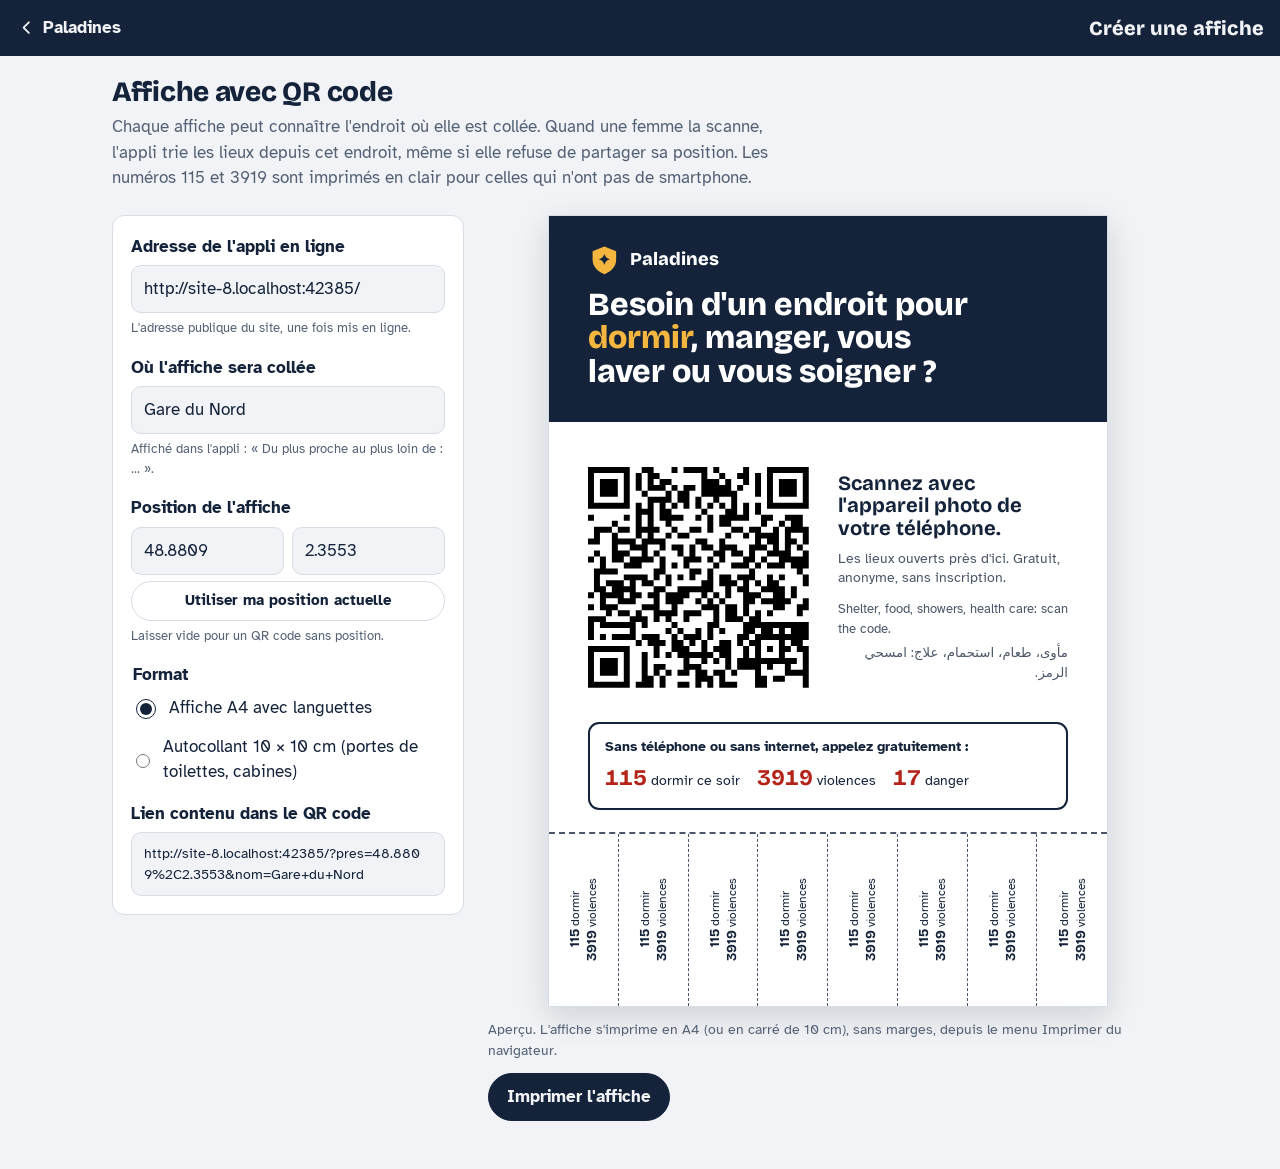
==== affiche.html @ 0572e65f "Premier prototype de l'appli Paladines (PWA) Page web installable sur téléphone, ouverte depuis un Q" ====
<!doctype html>
<html lang="fr" dir="ltr">
<head>
<meta charset="utf-8">
<meta name="viewport" content="width=device-width, initial-scale=1, viewport-fit=cover">
<title>Paladines — Affiche QR</title>
<meta name="referrer" content="no-referrer">
<link rel="icon" href="icons/icon.svg" type="image/svg+xml">
<link rel="stylesheet" href="css/style.css">
<style>
  /* Page outil pour l'équipe : formulaire à gauche, aperçu de l'affiche à droite (empilés sur téléphone). */
  .outil {
    max-width: 68rem;
    margin-inline: auto;
    padding-inline: var(--gouttiere);
    padding-block: 20px 48px;
    display: grid;
    gap: 24px;
  }
  @media (min-width: 56rem) {
    .outil { grid-template-columns: minmax(0, 22rem) minmax(0, 1fr); align-items: start; }
  }
  .outil-titre { grid-column: 1 / -1; display: flex; flex-direction: column; gap: 6px; }
  .outil-titre p { color: var(--encre-douce); max-width: 60ch; }
  .formulaire { display: flex; flex-direction: column; gap: 16px; padding: 18px; background: var(--surface); border: 1px solid var(--trait); border-radius: var(--r); }
  .champ { display: flex; flex-direction: column; gap: 6px; }
  .champ label, .champ legend { font-weight: 700; }
  .champ small { color: var(--encre-douce); font-size: 0.8125rem; }
  .champ input[type="text"], .champ input[type="url"], .champ input[type="number"] {
    min-height: 48px; padding: 0 12px; border: 1px solid var(--trait); border-radius: 10px;
    background: var(--papier); color: var(--encre); font: inherit; width: 100%;
  }
  .duo { display: grid; grid-template-columns: 1fr 1fr; gap: 8px; }
  fieldset.champ { border: 0; padding: 0; margin: 0; }
  .radio { display: flex; align-items: center; gap: 10px; min-height: 40px; font-weight: 400 !important; }
  .radio input { width: 20px; height: 20px; accent-color: var(--encre); }
  .lien-final { word-break: break-all; font-size: 0.875rem; padding: 10px 12px; background: var(--papier); border-radius: 10px; border: 1px solid var(--trait); }
  .apercu-boite { display: flex; flex-direction: column; gap: 12px; min-width: 0; }
  .apercu-boite > p { color: var(--encre-douce); font-size: 0.875rem; }
  .entete-outil { position: static; }
  .entete-outil a.retour-app { color: var(--sur-nuit); font-weight: 700; min-height: 44px; display: inline-flex; align-items: center; gap: 6px; text-decoration: none; }

  /* ----- L'affiche elle-même (toujours claire : elle est imprimée) ----- */
  .affiche {
    --a-nuit: #14233a; --a-lampe: #f4b63f; --a-papier: #ffffff; --a-gris: #4b5768; --a-rouge: #b42318;
    width: 100%; max-width: 560px; aspect-ratio: 210 / 297; margin-inline: auto;
    background: var(--a-papier); color: var(--a-nuit);
    border: 1px solid var(--trait); box-shadow: 0 10px 30px rgb(10 18 32 / .15);
    display: flex; flex-direction: column; overflow: hidden;
    font-size: clamp(9px, 2.1vw, 14px);
  }
  .aff-haut { background: var(--a-nuit); color: #fff; padding: 5% 7% 6%; display: flex; flex-direction: column; gap: .8em; }
  .aff-marque { display: flex; align-items: center; gap: .5em; font-family: var(--f-titre); font-weight: 800; font-size: 1.3em; }
  .aff-marque svg { width: 1.8em; height: 1.8em; }
  .aff-titre { font-family: var(--f-titre); font-weight: 800; font-size: 2.3em; line-height: 1.05; text-wrap: balance; }
  .aff-titre em { font-style: normal; color: var(--a-lampe); }
  .aff-milieu { flex: 1; display: grid; grid-template-columns: 46% 1fr; gap: 6%; align-items: center; padding: 6% 7% 4%; }
  .aff-qr svg { display: block; width: 100%; height: auto; }
  .aff-consigne { display: flex; flex-direction: column; gap: .8em; }
  .aff-consigne strong { font-family: var(--f-titre); font-size: 1.45em; line-height: 1.1; }
  .aff-consigne p { color: var(--a-gris); line-height: 1.35; }
  .aff-langues { display: flex; flex-direction: column; gap: .3em; font-size: .95em; color: var(--a-gris); }
  .aff-telephone { margin: 0 7%; padding: .9em 1.1em; border: 2px solid var(--a-nuit); border-radius: .8em; display: flex; flex-wrap: wrap; gap: .3em 1.2em; align-items: baseline; }
  .aff-telephone b { font-family: var(--f-titre); font-size: 1.6em; color: var(--a-rouge); font-variant-numeric: tabular-nums; }
  .aff-telephone span { white-space: nowrap; }
  .aff-telephone .aff-tel-titre { flex-basis: 100%; font-weight: 700; }
  .aff-languettes { margin-top: 4%; display: grid; grid-template-columns: repeat(8, 1fr); border-top: 2px dashed var(--a-gris); height: 22%; }
  .aff-languettes div { border-inline-end: 1px dashed var(--a-gris); display: flex; align-items: center; justify-content: center; overflow: hidden; }
  .aff-languettes div:last-child { border-inline-end: 0; }
  .aff-languettes p { writing-mode: vertical-rl; transform: rotate(180deg); font-size: .85em; line-height: 1.25; text-align: center; white-space: nowrap; }
  .aff-languettes b { font-family: var(--f-titre); font-size: 1.15em; }

  /* Format autocollant (carré de 10 cm) */
  .affiche.autocollant { aspect-ratio: 1 / 1; max-width: 380px; font-size: clamp(9px, 2.6vw, 14px); }
  .autocollant .aff-haut { padding: 6% 8%; }
  .autocollant .aff-titre { font-size: 1.6em; }
  .autocollant .aff-milieu { grid-template-columns: 48% 1fr; padding: 6% 8%; }
  .autocollant .aff-langues, .autocollant .aff-languettes, .autocollant .aff-consigne p { display: none; }
  .autocollant .aff-telephone { margin: 0 8% 7%; font-size: .9em; }

  @media print {
    @page { size: A4; margin: 0; }
    body { background: #fff; }
    .entete, .formulaire, .outil-titre, .apercu-boite > p, .apercu-boite > .actions-impr { display: none !important; }
    .outil { padding: 0; display: block; max-width: none; }
    .affiche { max-width: none; width: 210mm; height: 297mm; border: 0; box-shadow: none; font-size: 15px; aspect-ratio: auto; }
    .affiche.autocollant { width: 100mm; height: 100mm; font-size: 8px; }
    * { -webkit-print-color-adjust: exact; print-color-adjust: exact; }
  }
</style>
</head>
<body>
<header class="entete entete-outil">
  <a class="retour-app" href="index.html#apropos"><svg class="ic" viewBox="0 0 24 24" aria-hidden="true"><path d="m14.5 6-6 6 6 6"/></svg>Paladines</a>
  <span class="marque-nom">Créer une affiche</span>
</header>

<main class="outil">
  <div class="outil-titre">
    <h1>Affiche avec QR code</h1>
    <p>Chaque affiche peut connaître l'endroit où elle est collée. Quand une femme la scanne, l'appli trie les lieux depuis cet endroit, même si elle refuse de partager sa position. Les numéros 115 et 3919 sont imprimés en clair pour celles qui n'ont pas de smartphone.</p>
  </div>

  <form class="formulaire" id="form-affiche">
    <div class="champ">
      <label for="url-base">Adresse de l'appli en ligne</label>
      <input type="url" id="url-base" required placeholder="https://exemple.github.io/Paladines/">
      <small>L'adresse publique du site, une fois mis en ligne.</small>
    </div>
    <div class="champ">
      <label for="nom">Où l'affiche sera collée</label>
      <input type="text" id="nom" maxlength="60" placeholder="Ex. : Gare du Nord, toilettes du hall 2" value="Gare du Nord">
      <small>Affiché dans l'appli : « Du plus proche au plus loin de : … ».</small>
    </div>
    <div class="champ">
      <span class="label" style="font-weight:700">Position de l'affiche</span>
      <div class="duo">
        <input type="number" id="lat" step="0.0001" min="-90" max="90" placeholder="Latitude" aria-label="Latitude" value="48.8809">
        <input type="number" id="lng" step="0.0001" min="-180" max="180" placeholder="Longitude" aria-label="Longitude" value="2.3553">
      </div>
      <button type="button" class="btn btn--doux btn--mini" id="ma-position">Utiliser ma position actuelle</button>
      <small id="pos-msg">Laisser vide pour un QR code sans position.</small>
    </div>
    <fieldset class="champ">
      <legend>Format</legend>
      <label class="radio"><input type="radio" name="format" id="format-a4" value="a4" checked> Affiche A4 avec languettes</label>
      <label class="radio"><input type="radio" name="format" id="format-carre" value="autocollant"> Autocollant 10 × 10 cm (portes de toilettes, cabines)</label>
    </fieldset>
    <div class="champ">
      <span style="font-weight:700">Lien contenu dans le QR code</span>
      <p class="lien-final" id="lien-final"></p>
    </div>
  </form>

  <div class="apercu-boite">
    <div class="affiche" id="affiche">
      <div class="aff-haut">
        <div class="aff-marque">
          <svg viewBox="0 0 32 32" aria-hidden="true"><path fill="#f4b63f" d="M16 2.5 4.5 7v8.2c0 6.9 4.8 11.8 11.5 14.3 6.7-2.5 11.5-7.4 11.5-14.3V7Z"/><path fill="#14233a" d="M16 9.5c.9 3.2 2.3 4.6 5.5 5.5-3.2.9-4.6 2.3-5.5 5.5-.9-3.2-2.3-4.6-5.5-5.5 3.2-.9 4.6-2.3 5.5-5.5Z"/></svg>
          Paladines
        </div>
        <p class="aff-titre">Besoin d'un endroit pour <em>dormir</em>, manger, vous laver ou vous soigner&nbsp;?</p>
      </div>
      <div class="aff-milieu">
        <div class="aff-qr" id="qr"></div>
        <div class="aff-consigne">
          <strong>Scannez avec l'appareil photo de votre téléphone.</strong>
          <p>Les lieux ouverts près d'ici. Gratuit, anonyme, sans inscription.</p>
          <div class="aff-langues">
            <span lang="en">Shelter, food, showers, health care: scan the code.</span>
            <span lang="ar" dir="rtl">مأوى، طعام، استحمام، علاج: امسحي الرمز.</span>
          </div>
        </div>
      </div>
      <div class="aff-telephone">
        <span class="aff-tel-titre">Sans téléphone ou sans internet, appelez gratuitement&nbsp;:</span>
        <span><b>115</b> dormir ce soir</span>
        <span><b>3919</b> violences</span>
        <span><b>17</b> danger</span>
      </div>
      <div class="aff-languettes" aria-label="Languettes à détacher">
        <div><p><b>115</b> dormir<br><b>3919</b> violences</p></div>
        <div><p><b>115</b> dormir<br><b>3919</b> violences</p></div>
        <div><p><b>115</b> dormir<br><b>3919</b> violences</p></div>
        <div><p><b>115</b> dormir<br><b>3919</b> violences</p></div>
        <div><p><b>115</b> dormir<br><b>3919</b> violences</p></div>
        <div><p><b>115</b> dormir<br><b>3919</b> violences</p></div>
        <div><p><b>115</b> dormir<br><b>3919</b> violences</p></div>
        <div><p><b>115</b> dormir<br><b>3919</b> violences</p></div>
      </div>
    </div>
    <p>Aperçu. L'affiche s'imprime en A4 (ou en carré de 10 cm), sans marges, depuis le menu Imprimer du navigateur.</p>
    <div class="actions-impr"><button type="button" class="btn" id="imprimer">Imprimer l'affiche</button></div>
  </div>
</main>

<script src="vendor/qrcode/qrcode.js"></script>
<script>
(function () {
  "use strict";
  var champs = ["url-base", "nom", "lat", "lng"].map(function (id) { return document.getElementById(id); });
  var base = champs[0], nom = champs[1], lat = champs[2], lng = champs[3];

  // Adresse par défaut : le dossier de cette page, si elle est en ligne
  if (/^https?:$/.test(location.protocol)) base.value = location.href.replace(/[^/]*([?#].*)?$/, "");
  else base.value = "https://exemple.github.io/Paladines/";

  function lienFinal() {
    var url;
    try { url = new URL(base.value.trim() || "https://exemple.github.io/Paladines/"); }
    catch (e) { url = new URL("https://exemple.github.io/Paladines/"); }
    var la = parseFloat(lat.value), lo = parseFloat(lng.value);
    if (isFinite(la) && isFinite(lo)) url.searchParams.set("pres", la.toFixed(4) + "," + lo.toFixed(4));
    if (nom.value.trim()) url.searchParams.set("nom", nom.value.trim());
    return url.toString();
  }

  function dessiner() {
    var lien = lienFinal();
    document.getElementById("lien-final").textContent = lien;
    var qr = qrcode(0, "M");
    qr.addData(lien);
    qr.make();
    document.getElementById("qr").innerHTML = qr.createSvgTag({ cellSize: 4, margin: 0, scalable: true, alt: "QR code vers " + lien });
    var format = document.querySelector('input[name="format"]:checked').value;
    document.getElementById("affiche").classList.toggle("autocollant", format === "autocollant");
  }

  document.getElementById("form-affiche").addEventListener("input", dessiner);
  document.getElementById("form-affiche").addEventListener("submit", function (e) { e.preventDefault(); });
  document.getElementById("imprimer").addEventListener("click", function () { window.print(); });
  document.getElementById("ma-position").addEventListener("click", function () {
    var msg = document.getElementById("pos-msg");
    if (!navigator.geolocation) { msg.textContent = "Ce navigateur ne donne pas la position. Saisissez-la à la main."; return; }
    msg.textContent = "Recherche de la position…";
    navigator.geolocation.getCurrentPosition(function (p) {
      lat.value = p.coords.latitude.toFixed(4);
      lng.value = p.coords.longitude.toFixed(4);
      msg.textContent = "Position ajoutée.";
      dessiner();
    }, function () {
      msg.textContent = "Position refusée ou indisponible. Saisissez-la à la main (clic droit sur une carte en ligne, par exemple).";
    }, { enableHighAccuracy: true, timeout: 10000 });
  });
  dessiner();
})();
</script>
</body>
</html>
---- css/style.css ----
/* Paladines — feuille de style
 * Mise en page : une colonne de 40rem au plus, en-tête couleur nuit, une seule « lampe »
 * chaude (le bouton « Ouvert maintenant, près de moi »), onglets fixés en bas, cibles de 48 px.
 */

@font-face {
  font-family: "Atkinson Hyperlegible";
  src: url("../fonts/atkinson-400.woff2") format("woff2");
  font-weight: 400;
  font-display: swap;
}
@font-face {
  font-family: "Atkinson Hyperlegible";
  src: url("../fonts/atkinson-700.woff2") format("woff2");
  font-weight: 700;
  font-display: swap;
}
@font-face {
  font-family: "Bricolage Grotesque";
  src: url("../fonts/bricolage-var.woff2") format("woff2");
  font-weight: 200 800;
  font-display: swap;
}

:root {
  --nuit: #14233a;
  --nuit-2: #1f3354;
  --papier: #f1f3f6;
  --surface: #ffffff;
  --encre: #14233a;
  --encre-douce: #546175;
  --trait: #d7dde6;
  --lampe: #f4b63f;
  --lampe-encre: #1d1606;
  --lien: #24528f;
  --focus: #1d5fd0;
  --sur-nuit: #f1f3f6;
  --sur-nuit-doux: #a9b5c7;
  --quitter: #d4382c;
  --ok: #146c45;
  --ok-fond: #e1f2e8;
  --bientot: #8a5200;
  --bientot-fond: #fdefd6;
  --ferme: #5f6878;
  --ferme-fond: #eaedf2;
  --urgent: #b42318;
  --urgent-fond: #fcebe9;

  --f-titre: "Bricolage Grotesque", "Atkinson Hyperlegible", system-ui, sans-serif;
  --f-texte: "Atkinson Hyperlegible", system-ui, -apple-system, "Segoe UI", Roboto, "Noto Sans", "Noto Sans Arabic", "Geeza Pro", sans-serif;

  --r: 12px;
  --h-entete: 56px;
  --h-onglets: 64px;
  --gouttiere: 16px;
  color-scheme: light;
}

@media (prefers-color-scheme: dark) {
  :root:not([data-theme="light"]) {
    --nuit: #0a1220;
    --nuit-2: #18263f;
    --papier: #0f1a2b;
    --surface: #17253a;
    --encre: #e8edf4;
    --encre-douce: #a2afc2;
    --trait: #2b3c57;
    --lampe: #f6c35a;
    --lampe-encre: #1d1606;
    --lien: #9dc1ff;
    --focus: #f6c35a;
    --sur-nuit: #e8edf4;
    --sur-nuit-doux: #94a2b8;
    --quitter: #e5483c;
    --ok: #63d49c;
    --ok-fond: #113526;
    --bientot: #f3c063;
    --bientot-fond: #3a2b0f;
    --ferme: #a6b0c0;
    --ferme-fond: #22314a;
    --urgent: #ff8f84;
    --urgent-fond: #3b1c1d;
    color-scheme: dark;
  }
}
:root[data-theme="dark"] {
  --nuit: #0a1220;
  --nuit-2: #18263f;
  --papier: #0f1a2b;
  --surface: #17253a;
  --encre: #e8edf4;
  --encre-douce: #a2afc2;
  --trait: #2b3c57;
  --lampe: #f6c35a;
  --lampe-encre: #1d1606;
  --lien: #9dc1ff;
  --focus: #f6c35a;
  --sur-nuit: #e8edf4;
  --sur-nuit-doux: #94a2b8;
  --quitter: #e5483c;
  --ok: #63d49c;
  --ok-fond: #113526;
  --bientot: #f3c063;
  --bientot-fond: #3a2b0f;
  --ferme: #a6b0c0;
  --ferme-fond: #22314a;
  --urgent: #ff8f84;
  --urgent-fond: #3b1c1d;
  color-scheme: dark;
}

/* ---------- Base ---------- */
*,
*::before,
*::after {
  box-sizing: border-box;
}
html {
  -webkit-text-size-adjust: 100%;
  text-size-adjust: 100%;
}
body {
  margin: 0;
  background: var(--papier);
  color: var(--encre);
  font-family: var(--f-texte);
  font-size: 1.0625rem;
  line-height: 1.5;
  overflow-x: hidden;
}
h1,
h2,
h3 {
  font-family: var(--f-titre);
  line-height: 1.15;
  text-wrap: balance;
  margin: 0;
}
h1 {
  font-size: 1.75rem;
  font-weight: 800;
  letter-spacing: -0.01em;
}
h2 {
  font-size: 1.1875rem;
  font-weight: 700;
}
p {
  margin: 0;
}
a {
  color: var(--lien);
}
button {
  font: inherit;
  color: inherit;
}
img,
svg {
  max-width: 100%;
}
[hidden] {
  display: none !important;
}
:focus-visible {
  outline: 3px solid var(--focus);
  outline-offset: 2px;
  border-radius: 4px;
}
.sprite {
  position: absolute;
  width: 0;
  height: 0;
  overflow: hidden;
}
.ic {
  width: 1.25em;
  height: 1.25em;
  flex: none;
  fill: none;
  stroke: currentColor;
  stroke-width: 2;
  stroke-linecap: round;
  stroke-linejoin: round;
  vertical-align: -0.25em;
}
[dir="rtl"] .chevron,
[dir="rtl"] .retour .ic {
  transform: scaleX(-1);
}
.visuellement-cache {
  position: absolute;
  width: 1px;
  height: 1px;
  overflow: hidden;
  clip: rect(0 0 0 0);
  white-space: nowrap;
}
.sauter {
  position: absolute;
  inset-inline-start: 8px;
  top: -100px;
  z-index: 50;
  padding: 10px 14px;
  background: var(--lampe);
  color: var(--lampe-encre);
  font-weight: 700;
  border-radius: 8px;
}
.sauter:focus {
  top: 8px;
}

/* ---------- En-tête ---------- */
.entete {
  position: sticky;
  top: 0;
  z-index: 20;
  display: flex;
  align-items: center;
  justify-content: space-between;
  gap: 8px;
  min-height: calc(var(--h-entete) + env(safe-area-inset-top, 0px));
  padding: env(safe-area-inset-top, 0px) var(--gouttiere) 0;
  background: var(--nuit);
  color: var(--sur-nuit);
}
.entete :focus-visible {
  outline-color: var(--lampe);
}
.marque {
  display: flex;
  align-items: center;
  gap: 8px;
  color: inherit;
  text-decoration: none;
  min-height: 48px;
}
.marque-logo {
  width: 30px;
  height: 30px;
}
.logo-bouclier {
  fill: var(--lampe);
}
.logo-lueur {
  fill: var(--nuit);
}
.marque-nom {
  font-family: var(--f-titre);
  font-weight: 800;
  font-size: 1.25rem;
  letter-spacing: 0.01em;
}
.entete-actions {
  display: flex;
  align-items: center;
  gap: 4px;
}
.btn-entete {
  display: inline-flex;
  align-items: center;
  justify-content: center;
  gap: 4px;
  min-width: 44px;
  min-height: 44px;
  padding: 0 8px;
  border: 0;
  border-radius: 10px;
  background: transparent;
  color: var(--sur-nuit);
  font-size: 0.875rem;
  font-weight: 700;
  letter-spacing: 0.04em;
  cursor: pointer;
}
.btn-entete:hover {
  background: var(--nuit-2);
}
.btn-quitter {
  display: inline-flex;
  align-items: center;
  gap: 6px;
  min-height: 40px;
  margin-inline-start: 4px;
  padding: 0 12px;
  border: 0;
  border-radius: 999px;
  background: var(--quitter);
  color: #fff;
  font-weight: 700;
  font-size: 0.9375rem;
  cursor: pointer;
}
.btn-quitter:hover {
  filter: brightness(1.08);
}
.langue-boite {
  position: relative;
}
.menu-langue {
  position: absolute;
  inset-inline-end: 0;
  top: calc(100% + 6px);
  min-width: 170px;
  padding: 6px;
  background: var(--surface);
  color: var(--encre);
  border: 1px solid var(--trait);
  border-radius: var(--r);
  box-shadow: 0 10px 30px rgb(10 18 32 / 0.25);
  display: grid;
  gap: 2px;
}
.menu-langue button {
  min-height: 48px;
  padding: 0 12px;
  border: 0;
  border-radius: 8px;
  background: transparent;
  text-align: start;
  font-size: 1.0625rem;
  cursor: pointer;
}
.menu-langue button:hover,
.menu-langue button[aria-checked="true"] {
  background: var(--papier);
  font-weight: 700;
}
.bandeau-horsligne {
  margin: 0;
  padding: 8px var(--gouttiere);
  background: var(--bientot-fond);
  color: var(--bientot);
  font-size: 0.9375rem;
  text-align: center;
}

/* ---------- Zone principale ---------- */
.vue {
  max-width: 40rem;
  margin-inline: auto;
  padding-inline: var(--gouttiere);
  padding-block: 16px calc(var(--h-onglets) + 40px + env(safe-area-inset-bottom, 0px));
  display: flex;
  flex-direction: column;
  gap: 20px;
  outline: none;
}
.vue > * {
  min-width: 0;
}

/* Accueil : le panneau nuit et sa lampe */
.hero {
  margin: -16px calc(var(--gouttiere) * -1) 0;
  padding: 20px var(--gouttiere) 24px;
  background: var(--nuit);
  color: var(--sur-nuit);
  border-radius: 0 0 24px 24px;
  display: flex;
  flex-direction: column;
  gap: 16px;
}
.proto {
  align-self: flex-start;
  padding: 3px 10px;
  border: 1px dashed var(--sur-nuit-doux);
  border-radius: 999px;
  color: var(--sur-nuit-doux);
  font-size: 0.8125rem;
}
.hero-titre {
  font-size: 2.125rem;
  font-weight: 800;
  line-height: 1.08;
}
.hero-titre span {
  color: var(--lampe);
}
.cta-proche {
  display: flex;
  align-items: center;
  gap: 14px;
  padding: 16px;
  border-radius: 16px;
  background: var(--lampe);
  color: var(--lampe-encre);
  text-decoration: none;
  box-shadow: 0 0 0 6px rgb(244 182 63 / 0.16), 0 12px 36px rgb(244 182 63 / 0.28);
  animation: allumage 1.4s ease-out both;
}
.cta-proche:focus-visible {
  outline-color: var(--sur-nuit);
}
.cta-ic {
  display: grid;
  place-items: center;
  width: 44px;
  height: 44px;
  border-radius: 50%;
  background: rgb(29 22 6 / 0.1);
  font-size: 1.25rem;
}
.cta-txt {
  flex: 1;
  min-width: 0;
  display: flex;
  flex-direction: column;
}
.cta-txt strong {
  font-family: var(--f-titre);
  font-size: 1.25rem;
  font-weight: 800;
  line-height: 1.2;
}
.cta-txt small {
  font-size: 0.875rem;
}
@keyframes allumage {
  from {
    box-shadow: 0 0 0 0 rgb(244 182 63 / 0), 0 0 0 rgb(244 182 63 / 0);
  }
}

.alerte {
  display: flex;
  gap: 10px;
  align-items: flex-start;
  padding: 12px 14px;
  border-radius: var(--r);
  background: var(--bientot-fond);
  color: var(--encre);
  font-size: 0.9375rem;
}
.alerte .ic {
  color: var(--bientot);
  margin-top: 2px;
}

.bloc {
  display: flex;
  flex-direction: column;
  gap: 12px;
}
.titre-bloc {
  font-size: 0.875rem;
  font-family: var(--f-texte);
  font-weight: 700;
  text-transform: uppercase;
  letter-spacing: 0.08em;
  color: var(--encre-douce);
}
.titre-bloc--urg {
  display: flex;
  align-items: center;
  gap: 6px;
  color: var(--urgent);
}

/* Tuiles de catégories */
.grille-cat {
  list-style: none;
  margin: 0;
  padding: 0;
  display: grid;
  grid-template-columns: repeat(2, minmax(0, 1fr));
  gap: 10px;
}
.grille-cat li {
  display: flex;
}
.tuile {
  flex: 1;
  display: flex;
  flex-direction: column;
  gap: 4px;
  padding: 14px;
  min-height: 150px;
  background: var(--surface);
  border: 1px solid var(--trait);
  border-radius: var(--r);
  color: var(--encre);
  text-decoration: none;
}
.tuile:hover {
  border-color: var(--c);
}
.tuile .pastille {
  margin-bottom: 6px;
}
.tuile-nom {
  font-family: var(--f-titre);
  font-weight: 700;
  font-size: 1.125rem;
  line-height: 1.2;
}
.tuile-desc {
  font-size: 0.8125rem;
  color: var(--encre-douce);
  line-height: 1.35;
}
.tuile-nb {
  margin-top: auto;
  padding-top: 6px;
  font-size: 0.8125rem;
  font-weight: 700;
  color: var(--ferme);
}
.tuile-nb--ouvert {
  color: var(--ok);
}
.tuile-nb::before {
  content: "";
  display: inline-block;
  width: 8px;
  height: 8px;
  margin-inline-end: 6px;
  border-radius: 50%;
  background: currentColor;
  vertical-align: 1px;
}

.pastille {
  display: grid;
  place-items: center;
  width: 40px;
  height: 40px;
  flex: none;
  border-radius: 50%;
  background: var(--c, var(--nuit));
  color: #fff;
  font-size: 1.15rem;
}
.pastille--grande {
  width: 52px;
  height: 52px;
  font-size: 1.5rem;
}

/* Urgences rapides */
.urg-rapides {
  display: grid;
  grid-template-columns: repeat(3, minmax(0, 1fr));
  gap: 8px;
}
.urg-rapide {
  display: flex;
  flex-direction: column;
  gap: 2px;
  padding: 12px;
  border-radius: var(--r);
  background: var(--urgent-fond);
  color: var(--encre);
  text-decoration: none;
}
.urg-rapide-num {
  font-family: var(--f-titre);
  font-weight: 800;
  font-size: 1.75rem;
  line-height: 1;
  color: var(--urgent);
  font-variant-numeric: tabular-nums;
}
.urg-rapide-txt {
  font-size: 0.8125rem;
  line-height: 1.3;
}
.lien-fleche {
  display: inline-flex;
  align-items: center;
  gap: 4px;
  align-self: flex-start;
  min-height: 44px;
  font-weight: 700;
}
.liens-bas {
  display: flex;
  flex-direction: column;
  border-top: 1px solid var(--trait);
}
.liens-bas a {
  display: flex;
  align-items: center;
  gap: 10px;
  min-height: 52px;
  border-bottom: 1px solid var(--trait);
  color: var(--encre);
  text-decoration: none;
}
.liens-bas .ic {
  color: var(--encre-douce);
}
.maj {
  font-size: 0.8125rem;
  color: var(--encre-douce);
}

/* ---------- En-têtes de vues ---------- */
.retour {
  display: inline-flex;
  align-items: center;
  gap: 4px;
  align-self: flex-start;
  min-height: 44px;
  padding-inline-end: 8px;
  color: var(--encre);
  font-weight: 700;
  text-decoration: none;
  margin-bottom: -8px;
}
.tete {
  display: flex;
  align-items: center;
  gap: 14px;
}
.tete > div {
  min-width: 0;
  display: flex;
  flex-direction: column;
  gap: 4px;
}
.tete .pastille {
  background: var(--c, var(--nuit));
}
.tete--proche .pastille {
  background: var(--lampe);
  color: var(--lampe-encre);
}
.tete--urg .pastille {
  background: var(--urgent);
}
.tete--infos .pastille,
.tete--favoris .pastille {
  background: var(--nuit-2);
}
.sous-titre {
  color: var(--encre-douce);
  font-size: 0.9375rem;
}
.rappel {
  display: flex;
  gap: 10px;
  align-items: flex-start;
  padding: 12px 14px;
  border-radius: var(--r);
  background: var(--urgent-fond);
  font-size: 0.9375rem;
}
.rappel .ic {
  color: var(--urgent);
  margin-top: 2px;
}

/* Position */
.position {
  display: flex;
  flex-direction: column;
  align-items: flex-start;
  gap: 8px;
}
.position-msg {
  display: flex;
  gap: 8px;
  align-items: flex-start;
  font-weight: 700;
}
.position-prive {
  font-size: 0.8125rem;
  color: var(--encre-douce);
}

/* Filtres */
.filtres {
  display: flex;
  gap: 8px;
  overflow-x: auto;
  margin-inline: calc(var(--gouttiere) * -1);
  padding: 2px var(--gouttiere) 6px;
  scrollbar-width: none;
}
.filtres::-webkit-scrollbar {
  display: none;
}
.puce {
  flex: none;
  display: inline-flex;
  align-items: center;
  gap: 6px;
  min-height: 44px;
  padding: 0 14px;
  border: 1px solid var(--trait);
  border-radius: 999px;
  background: var(--surface);
  color: var(--encre);
  font-size: 0.9375rem;
  cursor: pointer;
  white-space: nowrap;
}
.puce[aria-pressed="true"] {
  background: var(--encre);
  border-color: var(--encre);
  color: var(--papier);
  font-weight: 700;
}
.puce[aria-pressed="true"]::before {
  content: "✓";
}

/* ---------- Listes de lieux ---------- */
.compte {
  font-size: 0.875rem;
  color: var(--encre-douce);
  margin-bottom: 8px;
}
.liste {
  list-style: none;
  margin: 0;
  padding: 0;
  background: var(--surface);
  border: 1px solid var(--trait);
  border-radius: var(--r);
  overflow: hidden;
}
.liste li + li {
  border-top: 1px solid var(--trait);
}
.lieu {
  display: flex;
  align-items: flex-start;
  gap: 12px;
  padding: 14px;
  color: var(--encre);
  text-decoration: none;
}
.lieu:hover {
  background: var(--papier);
}
.lieu .chevron {
  align-self: center;
  color: var(--encre-douce);
}
.lieu-corps {
  flex: 1;
  min-width: 0;
  display: flex;
  flex-direction: column;
  align-items: flex-start;
  gap: 4px;
}
.lieu-cat {
  font-size: 0.75rem;
  font-weight: 700;
  text-transform: uppercase;
  letter-spacing: 0.07em;
  color: var(--encre-douce);
}
.lieu-nom {
  font-weight: 700;
  font-size: 1.0625rem;
  line-height: 1.3;
}
.lieu-meta {
  display: flex;
  align-items: center;
  gap: 6px;
  font-size: 0.875rem;
  color: var(--encre-douce);
  font-variant-numeric: tabular-nums;
}
.lieu-tags {
  font-size: 0.8125rem;
  color: var(--encre-douce);
}
.statut {
  display: inline-flex;
  align-items: center;
  gap: 6px;
  padding: 2px 10px;
  border-radius: 999px;
  font-size: 0.8125rem;
  font-weight: 700;
  font-variant-numeric: tabular-nums;
}
.statut::before {
  content: "";
  width: 8px;
  height: 8px;
  border-radius: 50%;
  background: currentColor;
  flex: none;
}
.statut--ouvert {
  background: var(--ok-fond);
  color: var(--ok);
}
.statut--bientot {
  background: var(--bientot-fond);
  color: var(--bientot);
}
.statut--ferme,
.statut--inconnu {
  background: var(--ferme-fond);
  color: var(--ferme);
}
.vide {
  padding: 20px;
  border: 1px dashed var(--trait);
  border-radius: var(--r);
  color: var(--encre-douce);
  text-align: center;
}

/* ---------- Boutons ---------- */
.btn {
  display: inline-flex;
  align-items: center;
  justify-content: center;
  gap: 8px;
  min-height: 48px;
  padding: 0 18px;
  border: 1px solid var(--encre);
  border-radius: 999px;
  background: var(--encre);
  color: var(--papier);
  font-weight: 700;
  text-decoration: none;
  cursor: pointer;
}
.btn--doux {
  background: var(--surface);
  color: var(--encre);
  border-color: var(--trait);
}
.btn--mini {
  min-height: 40px;
  padding: 0 14px;
  font-size: 0.9375rem;
}
.btn--danger {
  background: var(--urgent);
  border-color: var(--urgent);
  color: var(--surface);
}

/* ---------- Fiche d'un lieu ---------- */
.fiche-lieu {
  display: flex;
  flex-direction: column;
  gap: 18px;
}
.fiche-lieu .tete {
  align-items: flex-start;
}
.fiche-lieu .tete .statut {
  align-self: flex-start;
}
.badge-fictif {
  align-self: flex-start;
  padding: 2px 10px;
  border: 1px dashed var(--encre-douce);
  border-radius: 999px;
  font-size: 0.8125rem;
  color: var(--encre-douce);
}
.adresse {
  display: flex;
  flex-wrap: wrap;
  align-items: center;
  gap: 8px 12px;
}
.adresse-txt {
  font-size: 1.125rem;
  user-select: all;
  -webkit-user-select: all;
}
.adresse .lieu-meta,
.tel-txt {
  flex-basis: 100%;
}
.tel-txt {
  display: flex;
  gap: 8px;
  align-items: center;
  font-variant-numeric: tabular-nums;
}
.tel-txt a {
  font-weight: 700;
}
.adresse-masquee {
  display: flex;
  gap: 8px;
  align-items: flex-start;
  padding: 12px 14px;
  border-radius: var(--r);
  background: var(--surface);
  border: 1px solid var(--trait);
}
.actions {
  display: grid;
  grid-auto-flow: column;
  grid-auto-columns: minmax(0, 1fr);
  gap: 6px;
}
.action {
  display: flex;
  flex-direction: column;
  align-items: center;
  justify-content: center;
  gap: 4px;
  min-height: 68px;
  padding: 8px 4px;
  border: 1px solid var(--trait);
  border-radius: var(--r);
  background: var(--surface);
  color: var(--encre);
  font-size: 0.8125rem;
  font-weight: 700;
  text-align: center;
  line-height: 1.2;
  text-decoration: none;
  cursor: pointer;
}
.action .ic {
  font-size: 1.25rem;
  color: var(--c, var(--encre));
}
.action[aria-pressed="true"] {
  border-color: var(--encre);
}
.action[aria-pressed="true"] .ic {
  color: var(--bientot);
}
.section {
  display: flex;
  flex-direction: column;
  gap: 8px;
}
.section h2 {
  font-size: 1.0625rem;
}
.horaires {
  width: 100%;
  border-collapse: collapse;
  font-variant-numeric: tabular-nums;
}
.horaires th,
.horaires td {
  padding: 8px 10px;
  text-align: start;
  vertical-align: top;
  border-top: 1px solid var(--trait);
}
.horaires th {
  font-weight: 400;
  text-transform: capitalize;
  width: 42%;
}
.horaires tr.auj th,
.horaires tr.auj td {
  background: var(--surface);
  font-weight: 700;
}
.horaires small {
  display: block;
  text-transform: none;
  font-weight: 400;
  color: var(--encre-douce);
}
.puces-txt {
  margin: 0;
  padding-inline-start: 1.2em;
  display: grid;
  gap: 4px;
}
.criteres {
  list-style: none;
  margin: 0;
  padding: 0;
  display: flex;
  flex-wrap: wrap;
  gap: 8px;
}
.criteres li {
  display: inline-flex;
  align-items: center;
  gap: 6px;
  padding: 6px 12px;
  border-radius: 999px;
  background: var(--surface);
  border: 1px solid var(--trait);
  font-size: 0.9375rem;
}
.criteres .ic {
  color: var(--ok);
}
.verifie {
  display: flex;
  align-items: center;
  gap: 6px;
  font-size: 0.875rem;
  color: var(--encre-douce);
}
.signaler summary {
  display: inline-flex;
  align-items: center;
  gap: 8px;
  min-height: 44px;
  color: var(--lien);
  font-weight: 700;
  cursor: pointer;
  list-style: none;
}
.signaler summary::-webkit-details-marker {
  display: none;
}
.signaler form {
  display: flex;
  flex-direction: column;
  align-items: flex-start;
  gap: 12px;
  margin-top: 8px;
  padding: 14px;
  border-radius: var(--r);
  background: var(--surface);
  border: 1px solid var(--trait);
}
.signaler fieldset {
  border: 0;
  margin: 0;
  padding: 0;
  display: grid;
  gap: 4px;
}
.signaler legend {
  font-weight: 700;
  margin-bottom: 6px;
}
.signaler label {
  display: flex;
  align-items: center;
  gap: 10px;
  min-height: 40px;
}
.signaler input {
  width: 20px;
  height: 20px;
  accent-color: var(--encre);
}
.merci,
.ok {
  display: flex;
  gap: 8px;
  align-items: center;
  color: var(--ok);
  font-weight: 700;
}

/* ---------- Urgences ---------- */
.liste-urg {
  list-style: none;
  margin: 0;
  padding: 0;
  background: var(--surface);
  border: 1px solid var(--trait);
  border-radius: var(--r);
}
.urg {
  display: grid;
  grid-template-columns: 5.5rem minmax(0, 1fr);
  gap: 12px;
  padding: 14px;
}
.urg + .urg {
  border-top: 1px solid var(--trait);
}
.urg-num {
  font-family: var(--f-titre);
  font-weight: 800;
  font-size: 2rem;
  line-height: 1;
  color: var(--encre);
  text-decoration: none;
  font-variant-numeric: tabular-nums;
}
.urg--fort .urg-num {
  color: var(--urgent);
}
.urg-corps {
  display: flex;
  flex-direction: column;
  gap: 8px;
}
.urg-actions {
  display: flex;
  flex-wrap: wrap;
  gap: 8px;
}

/* ---------- Infos pratiques ---------- */
.fiches {
  display: flex;
  flex-direction: column;
  background: var(--surface);
  border: 1px solid var(--trait);
  border-radius: var(--r);
}
.fiche + .fiche {
  border-top: 1px solid var(--trait);
}
.fiche summary {
  display: flex;
  align-items: center;
  justify-content: space-between;
  gap: 12px;
  min-height: 56px;
  padding: 10px 14px;
  font-weight: 700;
  cursor: pointer;
  list-style: none;
}
.fiche summary::-webkit-details-marker {
  display: none;
}
.fiche summary .chevron {
  transition: transform 0.2s;
  color: var(--encre-douce);
}
.fiche[open] summary .chevron {
  transform: rotate(90deg);
}
.fiche ul {
  margin: 0;
  padding: 0 14px 0 calc(14px + 1.2em);
  display: grid;
  gap: 8px;
}
.fiche .btn {
  margin: 12px 14px 14px;
}

/* ---------- Réglages ---------- */
.choix {
  display: flex;
  flex-wrap: wrap;
  gap: 8px;
}
.taille-0 {
  font-size: 0.9375rem;
}
.taille-1 {
  font-size: 1.125rem;
}
.taille-2 {
  font-size: 1.3125rem;
}
.aide {
  font-size: 0.875rem;
  color: var(--encre-douce);
}
.effacer,
.effacer-confirmer {
  display: flex;
  flex-wrap: wrap;
  gap: 8px;
}

/* ---------- À propos ---------- */
.apropos {
  display: flex;
  flex-direction: column;
  gap: 12px;
  max-width: 65ch;
}
.apropos h2 {
  margin-top: 8px;
}
.idees {
  margin: 0;
  padding-inline-start: 1.6em;
  display: grid;
  gap: 10px;
}
.idees li::marker {
  font-family: var(--f-titre);
  font-weight: 800;
  color: var(--encre-douce);
}
.idees strong,
.idees span {
  display: block;
}
.idees span {
  color: var(--encre-douce);
  font-size: 0.9375rem;
}
code {
  font-size: 0.9em;
  padding: 1px 5px;
  border-radius: 4px;
  background: var(--surface);
  border: 1px solid var(--trait);
}

/* ---------- Carte ---------- */
.vue-carte {
  position: fixed;
  inset: calc(var(--h-entete) + env(safe-area-inset-top, 0px)) 0 calc(var(--h-onglets) + env(safe-area-inset-bottom, 0px)) 0;
  z-index: 5;
  background: var(--papier);
}
.carte {
  position: absolute;
  inset: 0;
  direction: ltr;
  background: var(--papier);
}
.barre-carte {
  position: absolute;
  z-index: 500;
  top: 0;
  left: 0;
  right: 0;
  display: flex;
  gap: 8px;
  overflow-x: auto;
  padding: 10px var(--gouttiere);
  scrollbar-width: none;
}
.barre-carte::-webkit-scrollbar {
  display: none;
}
.barre-carte .puce {
  box-shadow: 0 2px 8px rgb(10 18 32 / 0.18);
}
.barre-carte .puce .ic {
  color: var(--c, currentColor);
}
.barre-carte .puce[aria-pressed="true"] .ic {
  color: inherit;
}
.btn-localiser {
  position: absolute;
  z-index: 500;
  inset-inline-start: var(--gouttiere);
  bottom: 24px;
  display: grid;
  place-items: center;
  width: 52px;
  height: 52px;
  border: 1px solid var(--trait);
  border-radius: 50%;
  background: var(--surface);
  color: var(--encre);
  font-size: 1.3rem;
  box-shadow: 0 2px 10px rgb(10 18 32 / 0.2);
  cursor: pointer;
}
.carte-msg {
  position: absolute;
  z-index: 500;
  left: var(--gouttiere);
  right: var(--gouttiere);
  top: 68px;
  padding: 10px 14px;
  border-radius: var(--r);
  background: var(--surface);
  border: 1px solid var(--trait);
  font-size: 0.9375rem;
}
.marqueur-boite {
  background: none;
  border: 0;
}
.marqueur {
  display: grid;
  place-items: center;
  width: 38px;
  height: 38px;
  border-radius: 50%;
  background: var(--c);
  color: #fff;
  border: 2px solid #fff;
  box-shadow: 0 2px 6px rgb(0 0 0 / 0.35);
  font-size: 1.1rem;
}
.marqueur--ferme {
  filter: grayscale(0.7);
  opacity: 0.7;
}
.moi {
  display: block;
  width: 22px;
  height: 22px;
  border-radius: 50%;
  background: #1d6ff2;
  border: 3px solid #fff;
  box-shadow: 0 0 0 8px rgb(29 111 242 / 0.25);
}
.leaflet-container {
  font-family: var(--f-texte);
  font-size: 0.9375rem;
}
.leaflet-popup-content-wrapper,
.leaflet-popup-tip {
  background: var(--surface);
  color: var(--encre);
}
.leaflet-popup-content {
  display: flex;
  flex-direction: column;
  align-items: flex-start;
  gap: 6px;
  margin: 14px 16px;
}
.leaflet-popup-content p {
  margin: 0;
}
.popup-cat {
  font-size: 0.75rem;
  font-weight: 700;
  text-transform: uppercase;
  letter-spacing: 0.07em;
  color: var(--encre-douce);
}
.popup-nom {
  font-weight: 700;
  font-size: 1rem;
}
.leaflet-container a.btn {
  color: var(--papier);
}
.leaflet-bar a,
.leaflet-control-attribution {
  background: var(--surface);
  color: var(--encre);
}
.leaflet-control-attribution a {
  color: var(--lien);
}

/* ---------- Onglets du bas ---------- */
.onglets {
  position: fixed;
  z-index: 20;
  left: 0;
  right: 0;
  bottom: 0;
  display: grid;
  grid-template-columns: repeat(5, minmax(0, 1fr));
  min-height: calc(var(--h-onglets) + env(safe-area-inset-bottom, 0px));
  padding-bottom: env(safe-area-inset-bottom, 0px);
  background: var(--surface);
  border-top: 1px solid var(--trait);
}
.onglets a {
  display: flex;
  flex-direction: column;
  align-items: center;
  justify-content: center;
  gap: 2px;
  color: var(--encre-douce);
  text-decoration: none;
  font-size: 0.75rem;
  font-weight: 700;
}
.onglets .ic {
  width: 1.5rem;
  height: 1.5rem;
  padding: 2px;
  box-sizing: content-box;
  border-radius: 999px;
}
.onglets a[aria-current="page"] {
  color: var(--encre);
}
.onglets a[aria-current="page"] .ic {
  background: var(--lampe);
  color: var(--lampe-encre);
  padding-inline: 14px;
}
.onglets .onglet-urg {
  color: var(--urgent);
}

.noscript {
  margin: 16px;
  padding: 16px;
  background: var(--urgent-fond);
  border-radius: var(--r);
}

@media (min-width: 40rem) {
  .hero {
    border-radius: 0 0 28px 28px;
  }
  .hero-titre {
    font-size: 2.5rem;
  }
}

@media (prefers-reduced-motion: reduce) {
  *,
  *::before,
  *::after {
    animation: none !important;
    transition: none !important;
  }
}
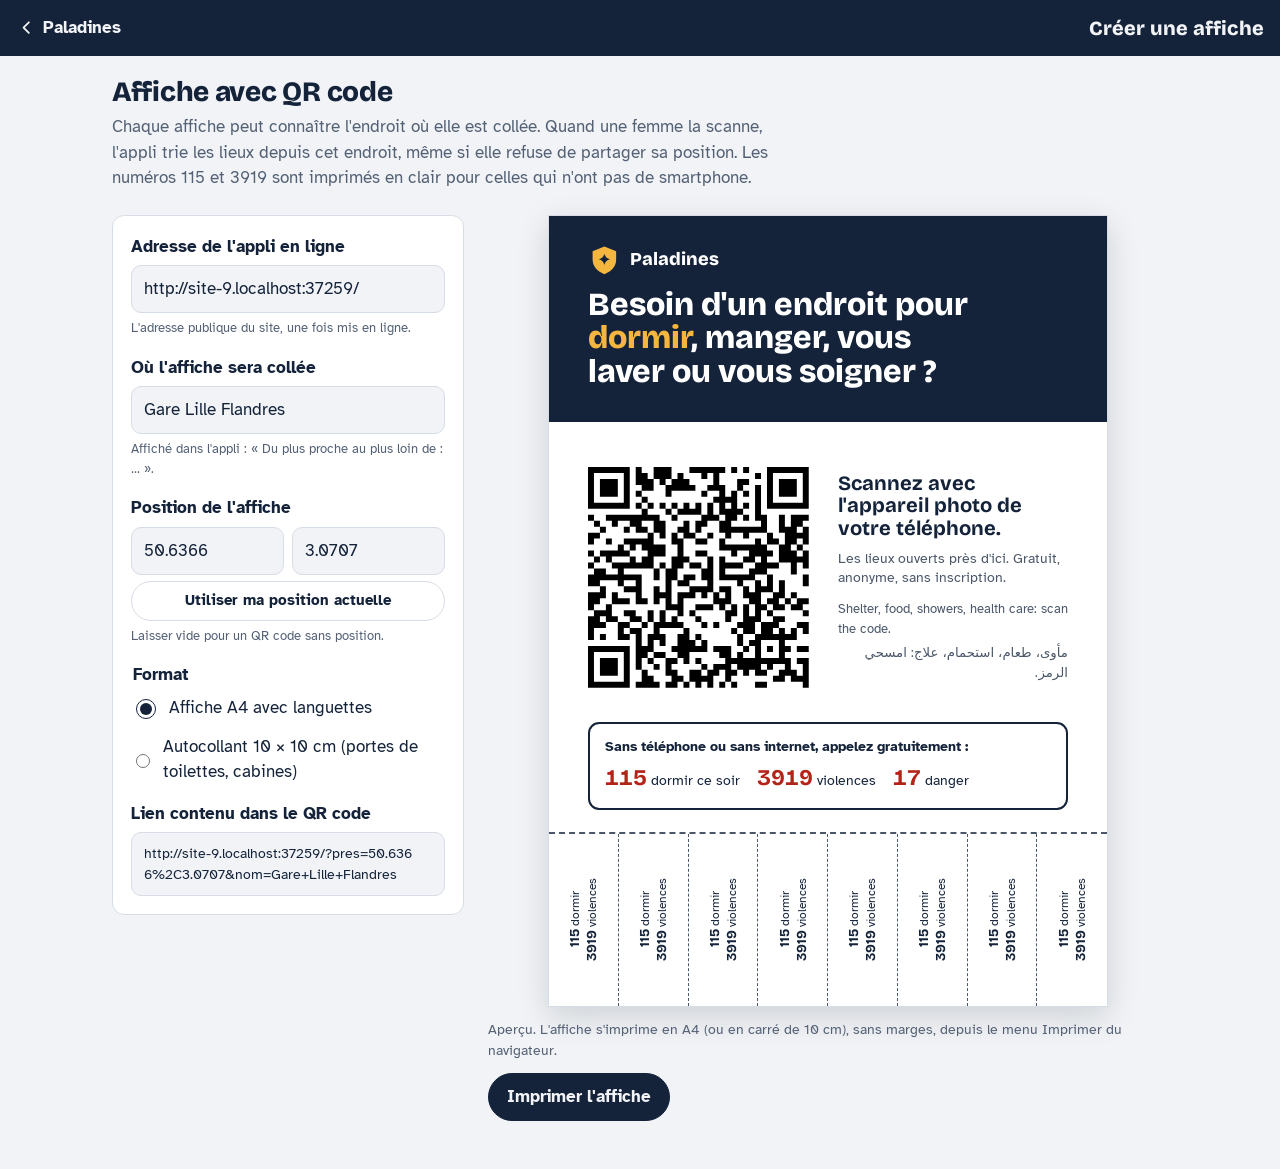
==== commit 705cc866: "Préparer l'appli pour de vrais lieux relevés sur internet - Chaque fiche affiche ses sources et invi" ====
--- a/affiche.html
+++ b/affiche.html
@@ -109,14 +109,14 @@
     </div>
     <div class="champ">
       <label for="nom">Où l'affiche sera collée</label>
-      <input type="text" id="nom" maxlength="60" placeholder="Ex. : Gare du Nord, toilettes du hall 2" value="Gare du Nord">
+      <input type="text" id="nom" maxlength="60" placeholder="Ex. : Gare Lille Flandres, toilettes du hall" value="Gare Lille Flandres">
       <small>Affiché dans l'appli : « Du plus proche au plus loin de : … ».</small>
     </div>
     <div class="champ">
       <span class="label" style="font-weight:700">Position de l'affiche</span>
       <div class="duo">
-        <input type="number" id="lat" step="0.0001" min="-90" max="90" placeholder="Latitude" aria-label="Latitude" value="48.8809">
-        <input type="number" id="lng" step="0.0001" min="-180" max="180" placeholder="Longitude" aria-label="Longitude" value="2.3553">
+        <input type="number" id="lat" step="0.0001" min="-90" max="90" placeholder="Latitude" aria-label="Latitude" value="50.6366">
+        <input type="number" id="lng" step="0.0001" min="-180" max="180" placeholder="Longitude" aria-label="Longitude" value="3.0707">
       </div>
       <button type="button" class="btn btn--doux btn--mini" id="ma-position">Utiliser ma position actuelle</button>
       <small id="pos-msg">Laisser vide pour un QR code sans position.</small>
--- a/css/style.css
+++ b/css/style.css
@@ -996,10 +996,24 @@
 }
 .verifie {
   display: flex;
-  align-items: center;
+  flex-direction: column;
   gap: 6px;
+  padding: 12px 14px;
+  border-radius: var(--r);
+  background: var(--surface);
+  border: 1px solid var(--trait);
   font-size: 0.875rem;
   color: var(--encre-douce);
+}
+.verifie p:first-child {
+  display: flex;
+  align-items: center;
+  gap: 6px;
+  color: var(--encre);
+  font-weight: 700;
+}
+.sources a {
+  overflow-wrap: anywhere;
 }
 .signaler summary {
   display: inline-flex;
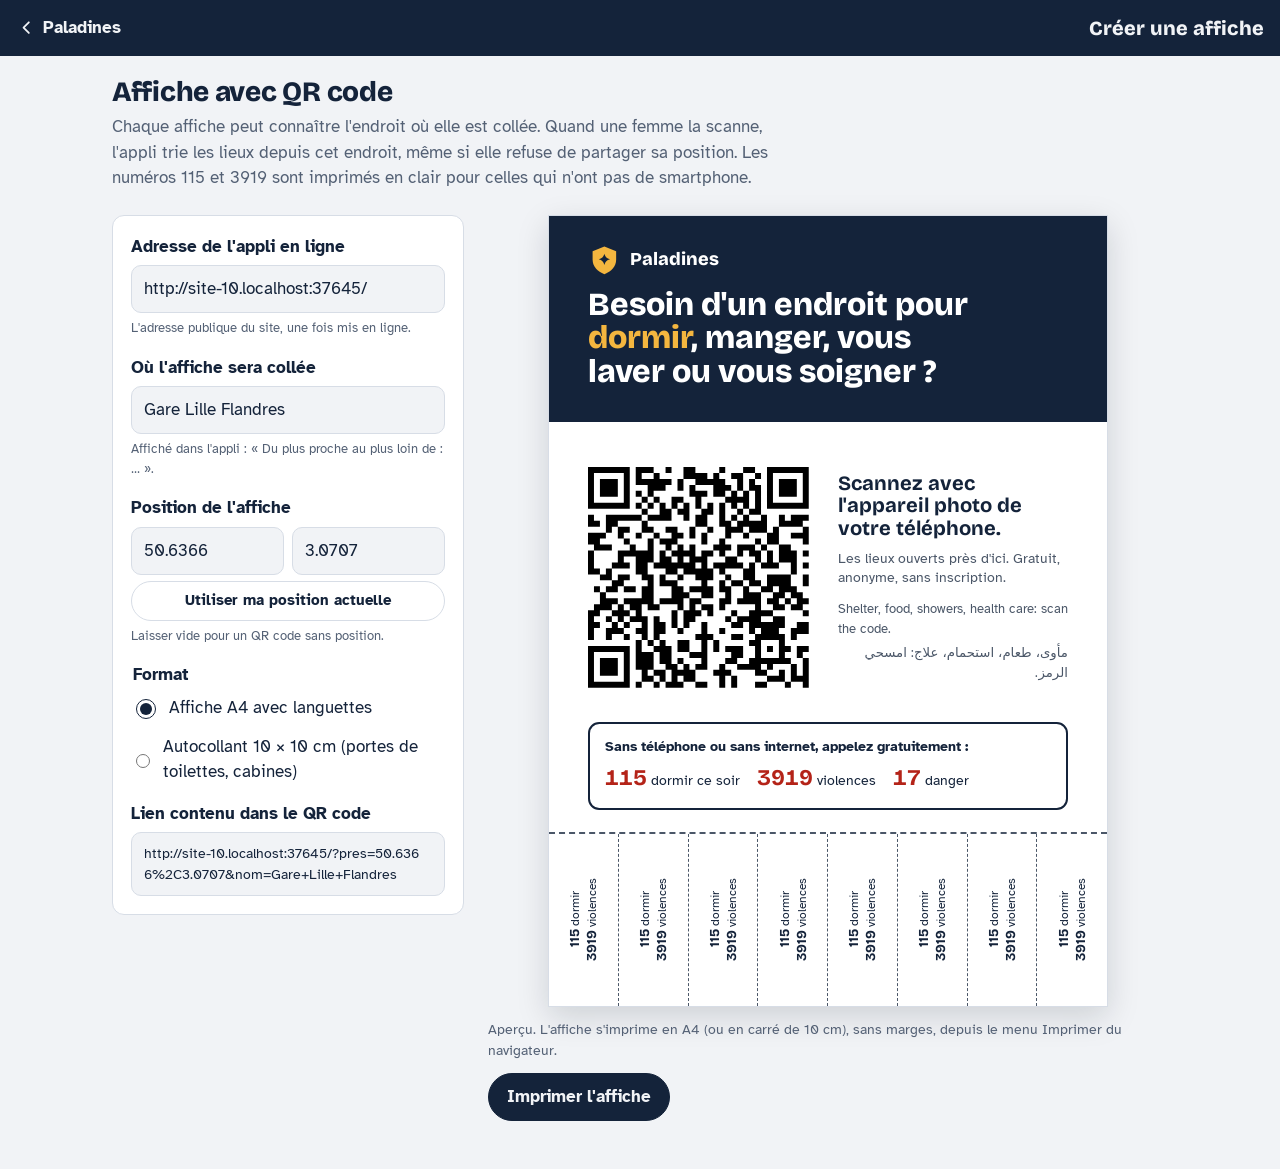
==== commit ade56edf: "Le site est en ligne sur paladines.pages.dev (Cloudflare Pages) README : adresse du site, mise à jou" ====
--- a/affiche.html
+++ b/affiche.html
@@ -104,7 +104,7 @@
   <form class="formulaire" id="form-affiche">
     <div class="champ">
       <label for="url-base">Adresse de l'appli en ligne</label>
-      <input type="url" id="url-base" required placeholder="https://exemple.github.io/Paladines/">
+      <input type="url" id="url-base" required placeholder="https://paladines.pages.dev/">
       <small>L'adresse publique du site, une fois mis en ligne.</small>
     </div>
     <div class="champ">
@@ -183,12 +183,12 @@
 
   // Adresse par défaut : le dossier de cette page, si elle est en ligne
   if (/^https?:$/.test(location.protocol)) base.value = location.href.replace(/[^/]*([?#].*)?$/, "");
-  else base.value = "https://exemple.github.io/Paladines/";
+  else base.value = "https://paladines.pages.dev/";
 
   function lienFinal() {
     var url;
-    try { url = new URL(base.value.trim() || "https://exemple.github.io/Paladines/"); }
-    catch (e) { url = new URL("https://exemple.github.io/Paladines/"); }
+    try { url = new URL(base.value.trim() || "https://paladines.pages.dev/"); }
+    catch (e) { url = new URL("https://paladines.pages.dev/"); }
     var la = parseFloat(lat.value), lo = parseFloat(lng.value);
     if (isFinite(la) && isFinite(lo)) url.searchParams.set("pres", la.toFixed(4) + "," + lo.toFixed(4));
     if (nom.value.trim()) url.searchParams.set("nom", nom.value.trim());
--- a/css/style.css
+++ b/css/style.css
@@ -1353,6 +1353,175 @@
   color: var(--lien);
 }
 
+/* ---------- Position : GPS, repères, carte ---------- */
+.position-actions {
+  display: flex;
+  flex-wrap: wrap;
+  gap: 8px;
+}
+.position-msg--erreur {
+  font-weight: 400;
+  padding: 10px 12px;
+  border-radius: var(--r);
+  background: var(--bientot-fond);
+}
+.position-msg--erreur .ic {
+  color: var(--bientot);
+}
+.choix-repere {
+  display: flex;
+  flex-direction: column;
+  gap: 6px;
+  width: 100%;
+}
+.choix-repere label {
+  font-weight: 700;
+  font-size: 0.9375rem;
+}
+.choix-repere select {
+  width: 100%;
+  min-height: 48px;
+  padding: 0 12px;
+  border: 1px solid var(--trait);
+  border-radius: 10px;
+  background: var(--surface);
+  color: var(--encre);
+  font: inherit;
+}
+
+/* Ligne de liste : la fiche + un bouton d'appel direct */
+.ligne-lieu {
+  display: flex;
+  align-items: stretch;
+}
+.ligne-lieu .lieu {
+  flex: 1;
+  min-width: 0;
+}
+.appel-rapide {
+  flex: none;
+  display: flex;
+  flex-direction: column;
+  align-items: center;
+  justify-content: center;
+  gap: 4px;
+  width: 76px;
+  border-inline-start: 1px solid var(--trait);
+  background: var(--ok-fond);
+  color: var(--ok);
+  font-size: 0.75rem;
+  font-weight: 700;
+  text-decoration: none;
+}
+.appel-rapide .ic {
+  font-size: 1.35rem;
+}
+.appel-rapide:hover {
+  filter: brightness(0.97);
+}
+
+/* Bulles de la carte */
+.popup-actions {
+  display: flex;
+  flex-wrap: wrap;
+  gap: 6px;
+  margin-top: 4px;
+}
+.btn--appel {
+  background: var(--ok);
+  border-color: var(--ok);
+  color: var(--surface);
+}
+.leaflet-container a.btn--appel {
+  color: var(--surface);
+}
+.leaflet-container a.btn--doux {
+  color: var(--encre);
+}
+.btn-placer {
+  position: absolute;
+  z-index: 500;
+  inset-inline-start: calc(var(--gouttiere) + 64px);
+  bottom: 24px;
+  display: inline-flex;
+  align-items: center;
+  gap: 8px;
+  min-height: 52px;
+  padding: 0 18px;
+  border: 1px solid var(--trait);
+  border-radius: 999px;
+  background: var(--surface);
+  color: var(--encre);
+  font-weight: 700;
+  box-shadow: 0 2px 10px rgb(10 18 32 / 0.2);
+  cursor: pointer;
+}
+.btn-placer[aria-pressed="true"] {
+  background: var(--lampe);
+  border-color: var(--lampe);
+  color: var(--lampe-encre);
+}
+.mode-placer .carte {
+  cursor: crosshair;
+}
+.carte-msg--action {
+  background: var(--lampe);
+  border-color: var(--lampe);
+  color: var(--lampe-encre);
+  font-weight: 700;
+}
+
+/* Bandeau d'installation et QR code */
+.installer-bandeau {
+  display: flex;
+  flex-direction: column;
+  gap: 10px;
+  padding: 14px;
+  border-radius: var(--r);
+  background: var(--surface);
+  border: 1px solid var(--trait);
+}
+.installer-bandeau strong {
+  display: flex;
+  align-items: center;
+  gap: 8px;
+}
+.installer-bandeau p {
+  font-size: 0.9375rem;
+  color: var(--encre-douce);
+}
+.installer-actions {
+  display: flex;
+  flex-wrap: wrap;
+  gap: 8px;
+}
+.qr-telephone {
+  display: flex;
+  flex-wrap: wrap;
+  align-items: center;
+  gap: 16px;
+}
+.qr-telephone .qr {
+  width: 168px;
+  padding: 8px;
+  background: #fff;
+  border-radius: 8px;
+  border: 1px solid var(--trait);
+}
+.qr-telephone .qr svg {
+  display: block;
+  width: 100%;
+  height: auto;
+}
+.qr-telephone p {
+  flex: 1;
+  min-width: 12rem;
+}
+.lien-site {
+  overflow-wrap: anywhere;
+  font-size: 0.875rem;
+}
+
 /* ---------- Onglets du bas ---------- */
 .onglets {
   position: fixed;
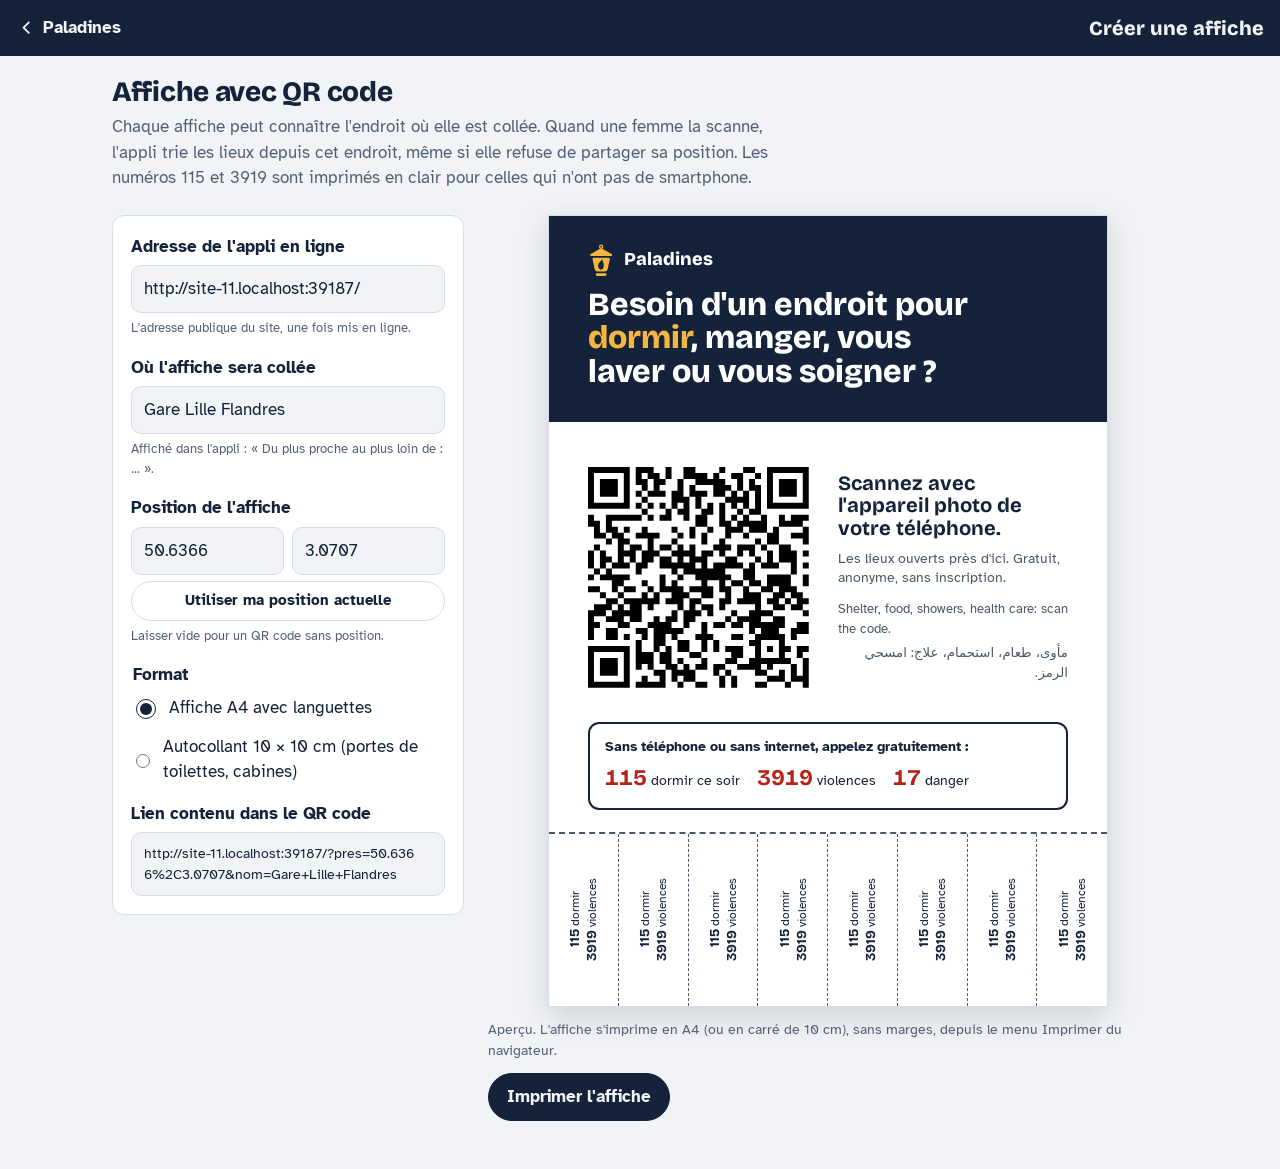
==== commit 1043e82e: "Identité choisie : style A « Nuit raffinée » et logo « La lanterne » - css/theme.css : le style A, c" ====
--- a/affiche.html
+++ b/affiche.html
@@ -51,7 +51,7 @@
   }
   .aff-haut { background: var(--a-nuit); color: #fff; padding: 5% 7% 6%; display: flex; flex-direction: column; gap: .8em; }
   .aff-marque { display: flex; align-items: center; gap: .5em; font-family: var(--f-titre); font-weight: 800; font-size: 1.3em; }
-  .aff-marque svg { width: 1.8em; height: 1.8em; }
+  .aff-marque svg { width: 1.45em; height: 1.8em; }
   .aff-titre { font-family: var(--f-titre); font-weight: 800; font-size: 2.3em; line-height: 1.05; text-wrap: balance; }
   .aff-titre em { font-style: normal; color: var(--a-lampe); }
   .aff-milieu { flex: 1; display: grid; grid-template-columns: 46% 1fr; gap: 6%; align-items: center; padding: 6% 7% 4%; }
@@ -136,7 +136,7 @@
     <div class="affiche" id="affiche">
       <div class="aff-haut">
         <div class="aff-marque">
-          <svg viewBox="0 0 32 32" aria-hidden="true"><path fill="#f4b63f" d="M16 2.5 4.5 7v8.2c0 6.9 4.8 11.8 11.5 14.3 6.7-2.5 11.5-7.4 11.5-14.3V7Z"/><path fill="#14233a" d="M16 9.5c.9 3.2 2.3 4.6 5.5 5.5-3.2.9-4.6 2.3-5.5 5.5-.9-3.2-2.3-4.6-5.5-5.5 3.2-.9 4.6-2.3 5.5-5.5Z"/></svg>
+          <svg viewBox="8 2 48 60" aria-hidden="true"><path fill="#f4b63f" fill-rule="evenodd" d="M28 7A4 4 0 1 1 36 7A4 4 0 1 1 28 7ZM30.4 7A1.6 1.6 0 1 0 33.6 7A1.6 1.6 0 1 0 30.4 7ZM13.4 24A1.4 1.4 0 0 1 12 22.6L12 21.94A1.6 1.6 0 0 1 12.82 20.54L30.05 10.89A4 4 0 0 1 33.95 10.89L51.18 20.54A1.6 1.6 0 0 1 52 21.94L52 22.6A1.4 1.4 0 0 1 50.6 24ZM16.15 30.03A2.5 2.5 0 0 1 18.6 27L45.4 27A2.5 2.5 0 0 1 47.85 30.03L44.02 47.77A6 6 0 0 1 38.16 52.5L25.84 52.5A6 6 0 0 1 19.98 47.77ZM22 58A2.5 2.5 0 0 1 24.5 55.5L39.5 55.5A2.5 2.5 0 0 1 42 58A2.5 2.5 0 0 1 39.5 60.5L24.5 60.5A2.5 2.5 0 0 1 22 58ZM33.88 29.64C34.26 33.44 36.77 36.1 36.77 41.04C36.77 45.75 34.34 49.02 31.6 49.02C28.86 49.02 26.43 45.75 26.43 41.04C26.43 38 28.56 36.1 30.46 34.2C31.98 32.68 33.27 31.54 33.88 29.64Z"/></svg>
           Paladines
         </div>
         <p class="aff-titre">Besoin d'un endroit pour <em>dormir</em>, manger, vous laver ou vous soigner&nbsp;?</p>
--- a/css/style.css
+++ b/css/style.css
@@ -237,14 +237,11 @@
   min-height: 48px;
 }
 .marque-logo {
-  width: 30px;
+  width: 24px;
   height: 30px;
 }
-.logo-bouclier {
+.logo-lanterne {
   fill: var(--lampe);
-}
-.logo-lueur {
-  fill: var(--nuit);
 }
 .marque-nom {
   font-family: var(--f-titre);
@@ -1590,3 +1587,86 @@
     transition: none !important;
   }
 }
+
+/* Carte : adresses protégées et services sans adresse */
+.marqueur--protege {
+  border-style: dashed;
+  box-shadow: 0 0 0 3px var(--c), 0 2px 6px rgb(0 0 0 / 0.35);
+}
+.popup-protege,
+.acces-lien {
+  display: flex;
+  gap: 6px;
+  align-items: flex-start;
+  margin: 6px 0;
+  font-size: 0.875rem;
+  color: var(--encre-douce);
+}
+.popup-protege .ic {
+  flex: none;
+  margin-top: 2px;
+}
+.btn-tel-carte {
+  position: absolute;
+  z-index: 500;
+  inset-inline-start: var(--gouttiere);
+  bottom: 88px;
+  display: inline-flex;
+  align-items: center;
+  gap: 8px;
+  min-height: 48px;
+  padding: 0 16px;
+  border: 1px solid var(--trait);
+  border-radius: 999px;
+  background: var(--surface);
+  color: var(--encre);
+  font-weight: 700;
+  box-shadow: 0 2px 10px rgb(10 18 32 / 0.2);
+  cursor: pointer;
+}
+.btn-tel-carte .ic {
+  color: var(--ok);
+}
+.btn-tel-carte[aria-expanded="true"] {
+  background: var(--nuit);
+  border-color: var(--nuit);
+  color: var(--sur-nuit);
+}
+.btn-tel-carte[aria-expanded="true"] .ic {
+  color: inherit;
+}
+.carte-tel {
+  position: absolute;
+  z-index: 500;
+  inset-inline: var(--gouttiere);
+  bottom: 146px;
+  max-width: 26rem;
+  padding: 12px 14px;
+  border: 1px solid var(--trait);
+  border-radius: var(--r);
+  background: var(--surface);
+  color: var(--encre);
+  box-shadow: 0 4px 16px rgb(10 18 32 / 0.25);
+}
+.carte-tel-titre {
+  margin: 0 0 6px;
+  font-size: 0.875rem;
+  color: var(--encre-douce);
+}
+.carte-tel-ligne {
+  display: flex;
+  align-items: center;
+  justify-content: space-between;
+  gap: 10px;
+  padding: 8px 0;
+  border-top: 1px solid var(--trait);
+}
+.carte-tel-nom {
+  color: var(--encre);
+  font-weight: 700;
+  text-decoration: none;
+}
+.carte-tel-ligne .btn {
+  flex: none;
+  white-space: nowrap;
+}
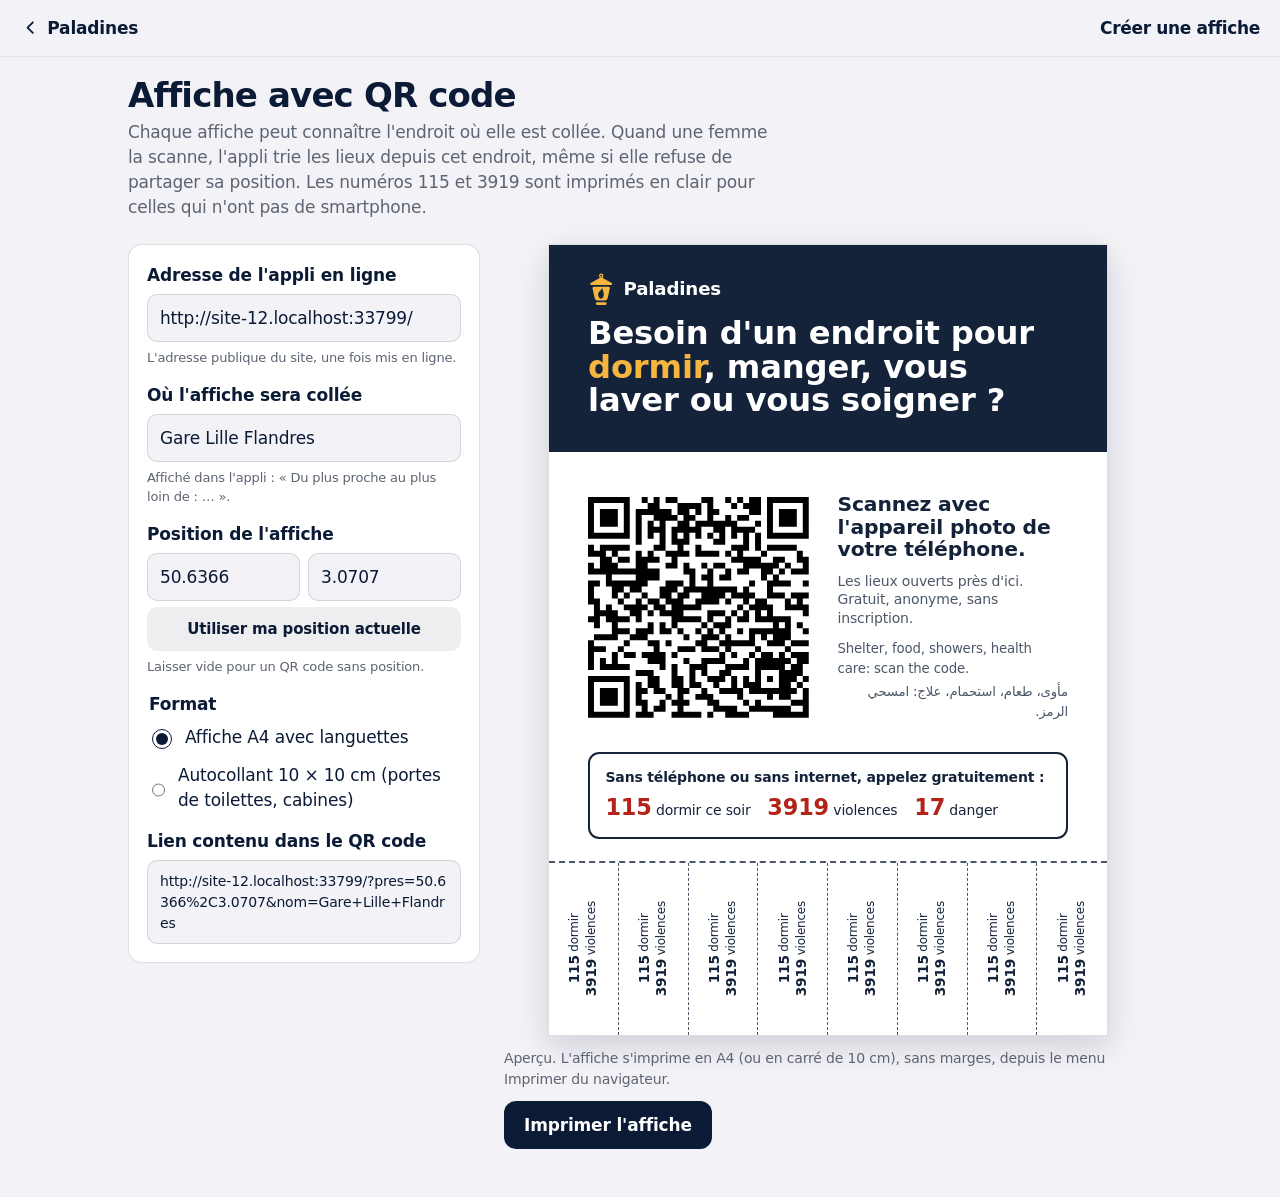
==== commit 5bbd3e61: "v30 : appli refaite de zéro, style Apple épuré - Une seule feuille css/app.css écrite de zéro (rempl" ====
--- a/affiche.html
+++ b/affiche.html
@@ -6,8 +6,10 @@
 <title>Paladines — Affiche QR</title>
 <meta name="referrer" content="no-referrer">
 <link rel="icon" href="icons/icon.svg" type="image/svg+xml">
-<link rel="stylesheet" href="css/style.css">
+<link rel="stylesheet" href="css/app.css">
 <style>
+  /* Noms des couleurs de l'ancienne feuille, ramenés à ceux de css/app.css */
+  :root { --encre: var(--texte); --encre-douce: var(--texte-2); --surface: var(--carte); --trait: var(--separateur); --papier: var(--fond); --f-titre: var(--police-titre); --sur-nuit: var(--accent-texte); }
   /* Page outil pour l'équipe : formulaire à gauche, aperçu de l'affiche à droite (empilés sur téléphone). */
   .outil {
     max-width: 68rem;
--- a/css/app.css
+++ b/css/app.css
@@ -0,0 +1,2547 @@
+/* Paladines — la seule feuille de style de l'appli (v30, refaite de zéro).
+ *
+ * Style Apple, épuré : fond gris très clair, cartes blanches arrondies, grands titres, listes groupées,
+ * pictogrammes au trait. Clair ou sombre selon le téléphone.
+ * Peu de couleurs, chacune un seul sens :
+ *   bleu Paladines = choisir, boutons principaux ; vert = ouvert, appeler ; rouge = quitter, urgences ;
+ *   bleu vif = itinéraire, position, liens ; orange = ferme bientôt.
+ * Police du téléphone (SF Pro, Roboto…), échelle de tailles d'Apple (34/28/22/20/17/15/13/11),
+ * tailles en rem (réglage « Taille du texte »), cibles d'au moins 44 px, contraste AA.
+ * Ordinateur (≥ 1024 px) : barre latérale à gauche, carte des lieux à droite des listes.
+ */
+
+/* ============ 1. Couleurs et mesures ============ */
+:root {
+  color-scheme: light dark;
+
+  --fond: #f2f2f7;
+  --carte: #ffffff;
+  --carte-2: #f7f7fa;
+  --gris-plein: rgb(118 118 128 / 0.12);
+  --texte: #0b1b36;
+  --texte-2: #5d6472;
+  --separateur: rgb(60 60 67 / 0.16);
+
+  --accent: #0b1b36; /* bleu Paladines */
+  --accent-texte: #0b1b36;
+  --accent-doux: rgb(11 27 54 / 0.07);
+  --sur-accent: #ffffff;
+  --bleu: #0a66d8;
+  --bleu-texte: #0a5fcc;
+  --vert: #248a3d;
+  --vert-texte: #1e7a35;
+  --rouge: #d70015;
+  --rouge-texte: #c40013;
+  --rouge-doux: rgb(215 0 21 / 0.08);
+  --orange-texte: #a64b00;
+  --orange-doux: rgb(255 149 0 / 0.14);
+
+  --barre: rgb(242 242 247 / 0.82);
+  --flou: saturate(180%) blur(20px);
+  --ombre: 0 1px 2px rgb(0 0 0 / 0.04), 0 2px 10px -4px rgb(0 0 0 / 0.08);
+  --ombre-flottante: 0 2px 6px rgb(0 0 0 / 0.08), 0 10px 30px -8px rgb(0 0 0 / 0.22);
+
+  --police: -apple-system, BlinkMacSystemFont, "SF Pro Text", "Segoe UI Variable Text", "Segoe UI", Roboto, "Noto Sans", "Noto Sans Arabic", "Geeza Pro", "Noto Sans Ethiopic", system-ui, sans-serif;
+  --police-titre: -apple-system, BlinkMacSystemFont, "SF Pro Display", "Segoe UI Variable Display", "Segoe UI", Roboto, "Noto Sans", "Noto Sans Arabic", "Geeza Pro", "Noto Sans Ethiopic", system-ui, sans-serif;
+
+  --r: 14px;
+  --r-petit: 10px;
+  --h-entete: 52px;
+  --h-onglets: 56px;
+  --gouttiere: 16px;
+  --largeur: 40rem;
+}
+@media (prefers-color-scheme: dark) {
+  :root {
+    --fond: #000000;
+    --carte: #1c1c1e;
+    --carte-2: #2c2c2e;
+    --gris-plein: rgb(118 118 128 / 0.24);
+    --texte: #ffffff;
+    --texte-2: #a7a7ad;
+    --separateur: rgb(84 84 88 / 0.6);
+    --accent: #2c5bd8;
+    --accent-texte: #8fb3ff;
+    --accent-doux: rgb(143 179 255 / 0.14);
+    --bleu: #0a66d8;
+    --bleu-texte: #64a8ff;
+    --vert-texte: #30d158;
+    --rouge-texte: #ff6961;
+    --rouge-doux: rgb(255 69 58 / 0.16);
+    --orange-texte: #ffb340;
+    --orange-doux: rgb(255 159 10 / 0.18);
+    --barre: rgb(22 22 24 / 0.82);
+    --ombre: none;
+    --ombre-flottante: 0 2px 6px rgb(0 0 0 / 0.4), 0 10px 30px -8px rgb(0 0 0 / 0.6);
+  }
+}
+@media (prefers-reduced-transparency: reduce) {
+  :root {
+    --barre: var(--fond);
+    --flou: none;
+  }
+}
+
+/* ============ 2. Bases ============ */
+*,
+*::before,
+*::after {
+  box-sizing: border-box;
+}
+html {
+  -webkit-text-size-adjust: 100%;
+  text-size-adjust: 100%;
+  background: var(--fond);
+}
+body {
+  margin: 0;
+  overflow-x: clip;
+  background: var(--fond);
+  color: var(--texte);
+  font-family: var(--police);
+  font-size: 1.0625rem;
+  line-height: 1.47;
+  letter-spacing: -0.01em;
+  -webkit-font-smoothing: antialiased;
+  -webkit-tap-highlight-color: transparent;
+}
+h1,
+h2,
+h3,
+p,
+ul,
+ol,
+figure {
+  margin: 0;
+}
+h1 {
+  font-family: var(--police-titre);
+  font-size: 2.125rem;
+  font-weight: 700;
+  line-height: 1.12;
+  letter-spacing: -0.025em;
+}
+h2 {
+  font-family: var(--police-titre);
+  font-size: 1.25rem;
+  font-weight: 600;
+  line-height: 1.25;
+  letter-spacing: -0.02em;
+}
+ul,
+ol {
+  padding-inline-start: 1.25em;
+}
+a {
+  color: var(--bleu-texte);
+}
+button,
+input,
+textarea,
+select {
+  font: inherit;
+  letter-spacing: inherit;
+  color: inherit;
+}
+button {
+  cursor: pointer;
+}
+img,
+svg {
+  max-width: 100%;
+}
+:focus-visible {
+  outline: 3px solid var(--bleu);
+  outline-offset: 2px;
+}
+small {
+  font-size: 0.8125rem;
+}
+code {
+  font-size: 0.875em;
+  overflow-wrap: anywhere;
+}
+[hidden] {
+  display: none !important;
+}
+.sprite {
+  position: absolute;
+  width: 0;
+  height: 0;
+  overflow: hidden;
+}
+.ic {
+  width: 1.25em;
+  height: 1.25em;
+  flex: none;
+  fill: none;
+  stroke: currentColor;
+  stroke-width: 2;
+  stroke-linecap: round;
+  stroke-linejoin: round;
+  vertical-align: -0.25em;
+}
+[dir="rtl"] .chevron,
+[dir="rtl"] .retour .ic {
+  transform: scaleX(-1);
+}
+.chevron {
+  width: 1rem;
+  height: 1rem;
+  color: var(--texte-2);
+  opacity: 0.7;
+}
+.visuellement-cache {
+  position: absolute !important;
+  width: 1px;
+  height: 1px;
+  overflow: hidden;
+  clip: rect(0 0 0 0);
+  white-space: nowrap;
+}
+.sauter {
+  position: absolute;
+  inset-inline-start: 8px;
+  top: -100px;
+  z-index: 100;
+  padding: 10px 14px;
+  border-radius: var(--r-petit);
+  background: var(--accent);
+  color: var(--sur-accent);
+  font-weight: 600;
+}
+.sauter:focus {
+  top: 8px;
+}
+.piege {
+  position: absolute;
+  inset-inline-start: -9999px;
+  width: 1px;
+  height: 1px;
+  opacity: 0;
+}
+.noscript {
+  margin: 16px;
+  padding: 16px;
+  border-radius: var(--r);
+  background: var(--carte);
+}
+/* Numéros et adresses toujours de gauche à droite, chiffres alignés */
+.horaires,
+.statut,
+.urg-num,
+.lieu-meta,
+.guide-dist,
+.guide-temps {
+  font-variant-numeric: tabular-nums;
+}
+
+/* ============ 3. En-tête et barre d'onglets ============ */
+.entete {
+  position: sticky;
+  top: 0;
+  z-index: 30;
+  display: flex;
+  align-items: center;
+  justify-content: space-between;
+  gap: 8px;
+  min-height: calc(var(--h-entete) + env(safe-area-inset-top, 0px));
+  padding: env(safe-area-inset-top, 0px) var(--gouttiere) 0;
+  background: var(--barre);
+  box-shadow: 0 0.5px 0 var(--separateur);
+  -webkit-backdrop-filter: var(--flou);
+  backdrop-filter: var(--flou);
+}
+.marque {
+  display: inline-flex;
+  align-items: center;
+  gap: 8px;
+  min-height: 44px;
+  color: var(--texte);
+  text-decoration: none;
+}
+.marque-logo {
+  width: 26px;
+  height: 32px;
+}
+.logo-lanterne {
+  fill: var(--accent-texte);
+}
+.marque-nom {
+  font-family: var(--police-titre);
+  font-size: 1.0625rem;
+  font-weight: 600;
+  letter-spacing: -0.02em;
+}
+.entete-actions {
+  display: flex;
+  align-items: center;
+  gap: 2px;
+}
+.btn-entete {
+  display: inline-flex;
+  align-items: center;
+  justify-content: center;
+  gap: 4px;
+  min-width: 44px;
+  min-height: 44px;
+  padding: 0 8px;
+  border: 0;
+  border-radius: 999px;
+  background: none;
+  color: var(--accent-texte);
+  font-size: 0.9375rem;
+  font-weight: 600;
+  text-decoration: none;
+}
+.btn-entete:hover {
+  background: var(--gris-plein);
+}
+.btn-quitter {
+  display: inline-flex;
+  align-items: center;
+  gap: 6px;
+  min-height: 36px;
+  margin-inline-start: 6px;
+  padding: 0 14px;
+  border: 0;
+  border-radius: 999px;
+  background: var(--rouge);
+  color: #fff;
+  font-size: 0.9375rem;
+  font-weight: 600;
+  position: relative;
+}
+.btn-quitter::after {
+  content: "";
+  position: absolute;
+  inset: -4px 0;
+}
+.btn-quitter:hover {
+  background: #b80012;
+}
+.btn-quitter .ic {
+  width: 1.1em;
+  height: 1.1em;
+}
+.langue-boite {
+  position: relative;
+}
+.menu-langue {
+  position: absolute;
+  z-index: 40;
+  top: calc(100% + 6px);
+  inset-inline-end: 0;
+  display: grid;
+  min-width: 13rem;
+  max-height: calc(100vh - 90px);
+  max-height: calc(100dvh - 90px);
+  overflow-y: auto;
+  padding: 6px;
+  border-radius: var(--r);
+  background: var(--carte);
+  box-shadow: var(--ombre-flottante), 0 0 0 0.5px var(--separateur);
+}
+.menu-langue button {
+  min-height: 44px;
+  padding: 0 12px;
+  border: 0;
+  border-radius: var(--r-petit);
+  background: none;
+  text-align: start;
+}
+.menu-langue button:hover {
+  background: var(--gris-plein);
+}
+.menu-langue button[aria-checked="true"] {
+  color: var(--accent-texte);
+  font-weight: 600;
+}
+.menu-langue button[aria-checked="true"]::after {
+  content: " ✓";
+}
+.bandeau-horsligne {
+  position: sticky;
+  top: calc(var(--h-entete) + env(safe-area-inset-top, 0px));
+  z-index: 25;
+  margin: 0;
+  padding: 6px var(--gouttiere);
+  background: var(--carte-2);
+  color: var(--texte-2);
+  font-size: 0.8125rem;
+  font-weight: 600;
+  text-align: center;
+  box-shadow: 0 0.5px 0 var(--separateur);
+}
+
+/* Barre d'onglets : comme sur iPhone, en bas, translucide */
+.onglets {
+  position: fixed;
+  z-index: 30;
+  left: 0;
+  right: 0;
+  bottom: 0;
+  display: grid;
+  grid-template-columns: repeat(5, minmax(0, 1fr));
+  min-height: calc(var(--h-onglets) + env(safe-area-inset-bottom, 0px));
+  padding-bottom: env(safe-area-inset-bottom, 0px);
+  background: var(--barre);
+  box-shadow: 0 -0.5px 0 var(--separateur);
+  -webkit-backdrop-filter: var(--flou);
+  backdrop-filter: var(--flou);
+}
+.onglets a {
+  display: flex;
+  flex-direction: column;
+  align-items: center;
+  justify-content: center;
+  gap: 2px;
+  min-width: 0;
+  padding: 4px 2px;
+  color: var(--texte-2);
+  font-size: 0.6875rem;
+  font-weight: 500;
+  letter-spacing: 0;
+  text-decoration: none;
+  text-align: center;
+}
+.onglets a span {
+  max-width: 100%;
+  overflow: hidden;
+  text-overflow: ellipsis;
+  white-space: nowrap;
+}
+.onglets .ic {
+  width: 1.625rem;
+  height: 1.625rem;
+}
+.onglets a[aria-current="page"] {
+  color: var(--accent-texte);
+  font-weight: 600;
+}
+.onglets a[aria-current="page"] .ic {
+  stroke-width: 2.4;
+}
+.onglets .onglet-urg {
+  color: var(--rouge-texte);
+}
+
+/* ============ 4. Page ============ */
+.vue {
+  display: flex;
+  flex-direction: column;
+  gap: 24px;
+  max-width: var(--largeur);
+  margin-inline: auto;
+  padding: 12px var(--gouttiere) calc(var(--h-onglets) + 40px + env(safe-area-inset-bottom, 0px));
+  outline: none;
+}
+.vue > * {
+  min-width: 0;
+}
+.retour {
+  display: inline-flex;
+  align-items: center;
+  align-self: flex-start;
+  gap: 2px;
+  min-height: 44px;
+  margin: -6px 0 -14px -6px;
+  padding: 0 6px;
+  color: var(--accent-texte);
+  font-size: 1.0625rem;
+  text-decoration: none;
+}
+[dir="rtl"] .retour {
+  margin: -6px -6px -14px 0;
+}
+.retour .ic {
+  width: 1.4rem;
+  height: 1.4rem;
+  stroke-width: 2.4;
+}
+.sous-titre {
+  margin-top: 4px;
+  color: var(--texte-2);
+  font-size: 0.9375rem;
+}
+.aide,
+.maj,
+.position-prive,
+.compte,
+.cf-source {
+  color: var(--texte-2);
+  font-size: 0.8125rem;
+}
+.maj {
+  text-align: center;
+}
+.bloc,
+.section {
+  display: flex;
+  flex-direction: column;
+  gap: 10px;
+}
+.titre-bloc {
+  font-size: 1.25rem;
+}
+
+/* En-tête d'une page : pictogramme, grand titre, sous-titre */
+.tete {
+  display: flex;
+  align-items: center;
+  gap: 14px;
+}
+.tete h1 {
+  font-size: 1.75rem;
+  overflow-wrap: anywhere;
+  hyphens: auto;
+}
+.pastille {
+  display: inline-grid;
+  place-items: center;
+  flex: none;
+  width: 36px;
+  height: 36px;
+  border-radius: 50%;
+  background: var(--accent-doux);
+  color: var(--accent-texte);
+}
+.pastille .ic {
+  width: 20px;
+  height: 20px;
+}
+.pastille--grande {
+  width: 52px;
+  height: 52px;
+}
+.pastille--grande .ic {
+  width: 28px;
+  height: 28px;
+}
+.tete--urg .pastille,
+.tete--urg h1 {
+  color: var(--rouge-texte);
+}
+.tete--urg .pastille {
+  background: var(--rouge-doux);
+}
+
+/* ============ 5. Boutons, puces, liens ============ */
+.btn {
+  display: inline-flex;
+  align-items: center;
+  justify-content: center;
+  gap: 8px;
+  min-height: 48px;
+  padding: 0 20px;
+  border: 0;
+  border-radius: 12px;
+  background: var(--accent);
+  color: var(--sur-accent);
+  font-size: 1.0625rem;
+  font-weight: 600;
+  text-align: center;
+  text-decoration: none;
+  transition: filter 0.15s ease, transform 0.15s ease;
+}
+.btn:hover {
+  filter: brightness(1.12);
+}
+.btn:active {
+  transform: scale(0.98);
+}
+.btn--doux {
+  background: var(--gris-plein);
+  color: var(--accent-texte);
+}
+.btn--doux:hover {
+  filter: brightness(0.96);
+}
+.btn--appel,
+.leaflet-container a.btn--appel {
+  background: var(--vert);
+  color: #fff;
+}
+.btn--danger {
+  background: var(--rouge);
+  color: #fff;
+}
+.btn--itin,
+.leaflet-container a.btn--itin {
+  background: var(--bleu);
+  color: #fff;
+}
+.btn--mini {
+  min-height: 44px;
+  padding: 0 14px;
+  border-radius: 10px;
+  font-size: 0.9375rem;
+}
+.btn--grand {
+  width: 100%;
+  min-height: 54px;
+}
+.btn--aide {
+  width: 100%;
+}
+.leaflet-container a.btn {
+  color: var(--sur-accent);
+}
+.leaflet-container a.btn--doux {
+  color: var(--accent-texte);
+}
+
+/* Puces : capsules grises ; choisie = bleu Paladines */
+.puce {
+  display: inline-flex;
+  align-items: center;
+  gap: 6px;
+  min-height: 36px;
+  padding: 0 14px;
+  border: 0;
+  border-radius: 999px;
+  background: var(--gris-plein);
+  color: var(--texte);
+  font-size: 0.9375rem;
+  font-weight: 500;
+  text-decoration: none;
+  white-space: nowrap;
+  position: relative;
+}
+.puce::after {
+  content: "";
+  position: absolute;
+  inset: -4px 0;
+}
+.puce .ic {
+  width: 1.1em;
+  height: 1.1em;
+}
+.puce:hover {
+  filter: brightness(0.96);
+}
+.puce[aria-pressed="true"] {
+  background: var(--accent);
+  color: var(--sur-accent);
+}
+.lien-fleche {
+  display: inline-flex;
+  align-items: center;
+  gap: 4px;
+  min-height: 44px;
+  color: var(--bleu-texte);
+  font-weight: 500;
+  text-decoration: none;
+}
+.lien-fleche .chevron {
+  color: inherit;
+}
+
+/* ============ 6. Accueil ============ */
+.accueil-tete {
+  display: flex;
+  flex-direction: column;
+  gap: 4px;
+  padding-top: 8px;
+}
+.accueil-pour {
+  color: var(--texte-2);
+  font-size: 0.9375rem;
+  font-weight: 500;
+}
+.accueil-tete h1 {
+  font-size: 1.75rem;
+  text-wrap: balance;
+}
+/* Recherche : le champ gris de l'iPhone */
+.recherche {
+  margin-top: -8px;
+}
+.recherche-champ {
+  display: flex;
+  align-items: center;
+  gap: 8px;
+  min-height: 44px;
+  padding-inline: 10px;
+  border-radius: 12px;
+  background: var(--gris-plein);
+  color: var(--texte-2);
+}
+.recherche-champ:focus-within {
+  box-shadow: 0 0 0 2px var(--bleu);
+}
+.recherche-champ > .ic {
+  width: 1.15rem;
+  height: 1.15rem;
+}
+.recherche-champ input {
+  flex: 1;
+  width: 0;
+  min-width: 0;
+  min-height: 44px;
+  padding: 0;
+  border: 0;
+  outline: none;
+  background: none;
+  color: var(--texte);
+  font-size: 1.0625rem;
+}
+.recherche-champ input::placeholder {
+  color: var(--texte-2);
+  opacity: 1;
+}
+/* « Ouvert maintenant, près de moi » : la grande action de l'accueil */
+.cta-proche {
+  display: flex;
+  align-items: center;
+  gap: 14px;
+  min-height: 72px;
+  padding: 12px 14px;
+  border-radius: var(--r);
+  background: var(--accent);
+  color: var(--sur-accent);
+  text-decoration: none;
+  transition: transform 0.15s ease, filter 0.15s ease;
+}
+.cta-proche:hover {
+  filter: brightness(1.12);
+}
+.cta-proche:active {
+  transform: scale(0.985);
+}
+.cta-ic {
+  display: grid;
+  place-items: center;
+  flex: none;
+  width: 44px;
+  height: 44px;
+  border-radius: 50%;
+  background: var(--bleu);
+  color: #fff;
+}
+.cta-ic .ic {
+  width: 24px;
+  height: 24px;
+}
+.cta-txt {
+  display: flex;
+  flex: 1;
+  flex-direction: column;
+  min-width: 0;
+}
+.cta-txt strong {
+  font-weight: 600;
+}
+.cta-txt small {
+  opacity: 0.8;
+}
+.cta-proche .chevron {
+  color: inherit;
+}
+/* Les catégories : cartes blanches, comme les listes de Rappels sur iPhone */
+.grille-cat {
+  display: grid;
+  grid-template-columns: repeat(2, minmax(0, 1fr));
+  gap: 10px;
+  padding: 0;
+  list-style: none;
+}
+.grille-cat > li {
+  display: flex;
+  min-width: 0;
+}
+.tuile {
+  display: flex;
+  flex: 1;
+  flex-direction: column;
+  align-items: flex-start;
+  gap: 2px;
+  min-width: 0;
+  min-height: 96px;
+  padding: 12px;
+  border-radius: var(--r);
+  background: var(--carte);
+  box-shadow: var(--ombre);
+  color: var(--texte);
+  text-decoration: none;
+  transition: transform 0.15s ease, background-color 0.15s ease;
+}
+.tuile:hover {
+  background: var(--carte-2);
+}
+.tuile:active {
+  transform: scale(0.97);
+}
+.tuile .pastille {
+  margin-bottom: 8px;
+  background: var(--accent);
+  color: var(--sur-accent);
+}
+.tuile-nom {
+  max-width: 100%;
+  font-size: 0.9375rem;
+  font-weight: 600;
+  line-height: 1.25;
+  overflow-wrap: anywhere;
+  hyphens: auto;
+}
+.tuile-nb {
+  font-size: 0.8125rem;
+  color: var(--texte-2);
+}
+.tuile-nb--ouvert {
+  color: var(--vert-texte);
+}
+.tuile-aide {
+  display: none;
+}
+/* « Pour les femmes » : toute la largeur, en bleu Paladines */
+.grille-cat > li:has(.tuile--femmes) {
+  grid-column: 1 / -1;
+}
+.tuile--femmes,
+.tuile--femmes:hover {
+  display: grid;
+  grid-template-columns: auto 1fr;
+  align-items: center;
+  column-gap: 12px;
+  min-height: 0;
+  background: var(--accent);
+  color: var(--sur-accent);
+}
+.tuile--femmes .pastille {
+  grid-row: 1 / 4;
+  margin: 0;
+  background: rgb(255 255 255 / 0.16);
+  color: #fff;
+}
+.tuile--femmes .tuile-aide {
+  display: block;
+  font-size: 0.8125rem;
+  opacity: 0.85;
+}
+.tuile--femmes .tuile-nb {
+  color: #fff;
+  opacity: 0.85;
+}
+/* Alertes du moment et rappel de rendez-vous : une ligne */
+.alertes {
+  display: grid;
+  gap: 8px;
+  padding: 0;
+  list-style: none;
+}
+.alerte > a,
+.alerte > div,
+.rappel-rdv {
+  display: flex;
+  align-items: center;
+  gap: 12px;
+  min-height: 52px;
+  padding: 10px 14px;
+  border-radius: var(--r);
+  background: var(--carte);
+  box-shadow: var(--ombre);
+  color: var(--texte);
+  font-size: 0.9375rem;
+  text-decoration: none;
+}
+.alerte-ic {
+  display: grid;
+  place-items: center;
+  flex: none;
+  width: 32px;
+  height: 32px;
+  border-radius: 50%;
+  background: var(--accent-doux);
+  color: var(--accent-texte);
+}
+.alerte--alerte .alerte-ic {
+  background: var(--orange-doux);
+  color: var(--orange-texte);
+}
+.alerte-txt,
+.rappel-rdv span {
+  flex: 1;
+  min-width: 0;
+}
+/* « Je ne me sens pas en sécurité » : une ligne rouge */
+.ligne-aide {
+  display: flex;
+  align-items: center;
+  gap: 12px;
+  min-height: 56px;
+  padding: 12px 14px;
+  border-radius: var(--r);
+  background: var(--carte);
+  box-shadow: var(--ombre);
+  color: var(--rouge-texte);
+  font-weight: 600;
+  text-decoration: none;
+}
+.ligne-aide span {
+  flex: 1;
+}
+.ligne-aide > .ic:first-child {
+  width: 1.5rem;
+  height: 1.5rem;
+}
+/* Proposer d'installer l'appli */
+.installer-bandeau {
+  display: flex;
+  flex-direction: column;
+  gap: 8px;
+  padding: 14px;
+  border-radius: var(--r);
+  background: var(--carte);
+  box-shadow: var(--ombre);
+  font-size: 0.9375rem;
+}
+.installer-bandeau strong {
+  display: flex;
+  align-items: center;
+  gap: 8px;
+  font-size: 1.0625rem;
+}
+.installer-bandeau strong .ic {
+  color: var(--accent-texte);
+}
+.installer-actions {
+  display: flex;
+  flex-wrap: wrap;
+  gap: 8px;
+}
+.installer-actions .btn {
+  flex: 1 1 auto;
+  min-height: 44px;
+}
+
+/* ============ 7. Listes de lieux ============ */
+.outils {
+  display: flex;
+  flex-direction: column;
+  gap: 8px;
+}
+.outils-puces,
+.filtres,
+.sous-cats,
+.puces-cat,
+.sommaire-femmes {
+  display: flex;
+  flex-wrap: wrap;
+  gap: 8px;
+  margin: 0;
+  padding: 0;
+  list-style: none;
+}
+.puce--proche .ic {
+  color: var(--bleu-texte);
+}
+.puce--proche[aria-pressed="true"] {
+  background: var(--bleu);
+}
+.puce--proche[aria-pressed="true"] .ic {
+  color: inherit;
+}
+.plus-filtres > summary {
+  display: inline-flex;
+  align-items: center;
+  gap: 6px;
+  min-height: 44px;
+  color: var(--accent-texte);
+  font-size: 0.9375rem;
+  font-weight: 500;
+  cursor: pointer;
+  list-style: none;
+}
+.plus-filtres > summary::-webkit-details-marker {
+  display: none;
+}
+.position-msg {
+  color: var(--texte-2);
+  font-size: 0.8125rem;
+}
+.compte {
+  margin: 0 0 -2px;
+  padding-inline: 4px;
+}
+.compte-note::before {
+  content: "· ";
+}
+/* La liste : une carte blanche, une ligne par lieu, séparateur après le pictogramme */
+.liste {
+  margin: 0;
+  padding: 0;
+  overflow: hidden;
+  border-radius: var(--r);
+  background: var(--carte);
+  box-shadow: var(--ombre);
+  list-style: none;
+}
+.ligne-lieu {
+  position: relative;
+  display: flex;
+  align-items: stretch;
+}
+.ligne-lieu + .ligne-lieu::before {
+  content: "";
+  position: absolute;
+  top: 0;
+  inset-inline: 62px 0;
+  height: 0.5px;
+  background: var(--separateur);
+}
+.lieu {
+  display: flex;
+  flex: 1;
+  align-items: center;
+  gap: 12px;
+  min-width: 0;
+  padding-block: 12px;
+  padding-inline: 14px 10px;
+  color: var(--texte);
+  text-decoration: none;
+}
+.lieu:hover,
+.appel-rapide:hover {
+  background: var(--carte-2);
+}
+.lieu-corps {
+  display: flex;
+  flex: 1;
+  flex-direction: column;
+  align-items: flex-start;
+  gap: 2px;
+  min-width: 0;
+}
+.lieu-cat {
+  color: var(--texte-2);
+  font-size: 0.8125rem;
+}
+.lieu-nom {
+  font-weight: 600;
+  line-height: 1.3;
+  overflow-wrap: anywhere;
+}
+.lieu-femmes {
+  color: var(--texte-2);
+  font-size: 0.875rem;
+  line-height: 1.35;
+}
+.lieu-meta {
+  display: inline-flex;
+  align-items: center;
+  gap: 4px;
+  color: var(--texte-2);
+  font-size: 0.8125rem;
+}
+.lieu-meta .ic {
+  width: 1em;
+  height: 1em;
+}
+.statut {
+  display: inline-flex;
+  align-items: center;
+  gap: 6px;
+  font-size: 0.875rem;
+  font-weight: 500;
+}
+.statut::before {
+  content: "";
+  flex: none;
+  width: 7px;
+  height: 7px;
+  border-radius: 50%;
+  background: currentColor;
+}
+.statut--ouvert {
+  color: var(--vert-texte);
+}
+.statut--bientot {
+  color: var(--orange-texte);
+}
+.statut--ferme,
+.statut--inconnu {
+  color: var(--texte-2);
+}
+.badge-femmes,
+.badge-fictif {
+  display: inline-block;
+  padding: 2px 8px;
+  border-radius: 6px;
+  background: var(--accent-doux);
+  color: var(--accent-texte);
+  font-size: 0.75rem;
+  font-weight: 600;
+}
+.badge-fictif {
+  align-self: flex-start;
+  background: var(--gris-plein);
+  color: var(--texte-2);
+}
+/* Appeler depuis la liste : un rond vert, sans texte */
+.appel-rapide {
+  display: grid;
+  place-items: center;
+  flex: none;
+  width: 60px;
+  color: #fff;
+  text-decoration: none;
+}
+.appel-rapide .ic {
+  box-sizing: content-box;
+  width: 18px;
+  height: 18px;
+  padding: 9px;
+  border-radius: 50%;
+  background: var(--vert);
+}
+.appel-rapide span {
+  position: absolute;
+  width: 1px;
+  height: 1px;
+  overflow: hidden;
+  clip: rect(0 0 0 0);
+  white-space: nowrap;
+}
+.vide {
+  padding: 32px 16px;
+  color: var(--texte-2);
+  text-align: center;
+}
+.rappel {
+  display: flex;
+  align-items: flex-start;
+  gap: 10px;
+  padding: 12px 14px;
+  border-radius: var(--r);
+  background: var(--carte);
+  box-shadow: var(--ombre);
+  font-size: 0.9375rem;
+}
+.rappel > .ic:first-child {
+  margin-top: 2px;
+  color: var(--accent-texte);
+}
+.rappel-rdv > .ic:first-child {
+  color: var(--accent-texte);
+}
+
+/* ============ 8. Fiche d'un lieu ============ */
+.fiche-lieu {
+  display: flex;
+  flex-direction: column;
+  gap: 16px;
+}
+.fiche-lieu .tete {
+  align-items: flex-start;
+}
+.fiche-lieu .tete > div {
+  display: flex;
+  flex-direction: column;
+  gap: 4px;
+}
+.fiche-lieu .tete .pastille {
+  margin-top: 4px;
+}
+.note-equipe {
+  display: flex;
+  gap: 10px;
+  align-items: flex-start;
+  padding: 12px 14px;
+  border-radius: var(--r);
+  background: var(--accent-doux);
+  font-size: 0.9375rem;
+}
+.note-equipe .ic {
+  flex: none;
+  margin-top: 2px;
+  color: var(--accent-texte);
+}
+.note-equipe--ferme {
+  background: var(--rouge-doux);
+}
+.note-equipe--ferme .ic {
+  color: var(--rouge-texte);
+}
+/* Adresse et téléphone : une carte groupée */
+.adresse {
+  display: flex;
+  flex-direction: column;
+  border-radius: var(--r);
+  background: var(--carte);
+  box-shadow: var(--ombre);
+}
+.adresse > * {
+  padding: 12px 14px;
+}
+.adresse > * + * {
+  border-top: 0.5px solid var(--separateur);
+}
+.adresse-txt {
+  font-weight: 500;
+}
+.adresse .btn--mini {
+  align-self: flex-start;
+  margin: -8px 14px 12px;
+  padding: 0 12px;
+  border: 0 !important;
+}
+.adresse-masquee,
+.tel-txt,
+.adresse .lieu-meta {
+  display: flex;
+  align-items: center;
+  gap: 10px;
+}
+.adresse-masquee .ic,
+.tel-txt .ic {
+  color: var(--accent-texte);
+}
+.tel-txt a {
+  font-weight: 500;
+  text-decoration: none;
+}
+.adresse .lieu-meta {
+  font-size: 0.9375rem;
+}
+/* Les actions : Itinéraire et Appeler en grand, puis une rangée de boutons égaux, comme dans Plans */
+.actions {
+  display: flex;
+  gap: 8px;
+  margin-top: -8px;
+}
+.actions--principales {
+  margin-top: 0;
+}
+.action {
+  display: flex;
+  flex: 1 1 0;
+  flex-direction: column;
+  align-items: center;
+  justify-content: center;
+  gap: 4px;
+  min-width: 0;
+  min-height: 60px;
+  padding: 8px 4px;
+  border: 0;
+  border-radius: 12px;
+  background: var(--carte);
+  box-shadow: var(--ombre);
+  color: var(--accent-texte);
+  font-size: 0.8125rem;
+  font-weight: 600;
+  line-height: 1.2;
+  text-align: center;
+  text-decoration: none;
+  overflow-wrap: anywhere;
+  transition: transform 0.15s ease, filter 0.15s ease;
+}
+.action:active {
+  transform: scale(0.97);
+}
+.action:hover {
+  filter: brightness(0.97);
+}
+.action .ic {
+  width: 1.4rem;
+  height: 1.4rem;
+}
+.actions--principales .action {
+  flex-direction: row;
+  gap: 8px;
+  min-height: 52px;
+  font-size: 1.0625rem;
+}
+.action--principale {
+  background: var(--bleu);
+  color: #fff;
+}
+.action--appel {
+  background: var(--vert);
+  color: #fff;
+}
+.action[aria-pressed="true"] .ic {
+  fill: currentColor;
+}
+/* Sections : cartes blanches avec leur titre dedans */
+.fiche-lieu .section,
+.encart-femmes,
+.avis-lieu {
+  padding: 14px;
+  border-radius: var(--r);
+  background: var(--carte);
+  box-shadow: var(--ombre);
+}
+.fiche-lieu .section h2,
+.encart-femmes h2,
+.avis-lieu h2 {
+  font-size: 1.0625rem;
+}
+.encart-femmes {
+  display: flex;
+  flex-direction: column;
+  align-items: flex-start;
+  gap: 8px;
+}
+.encart-femmes h2 {
+  display: flex;
+  align-items: center;
+  gap: 8px;
+}
+.encart-femmes h2 .ic {
+  color: var(--accent-texte);
+}
+.horaires {
+  width: 100%;
+  border-collapse: collapse;
+}
+.horaires th,
+.horaires td {
+  padding: 8px 0;
+  border-top: 0.5px solid var(--separateur);
+  font-weight: 400;
+  text-align: start;
+  vertical-align: top;
+}
+.horaires tr:first-child th,
+.horaires tr:first-child td {
+  border-top: 0;
+}
+.horaires td {
+  text-align: end;
+}
+.horaires small {
+  color: var(--texte-2);
+}
+.horaires tr.auj th,
+.horaires tr.auj td {
+  color: var(--accent-texte);
+  font-weight: 600;
+}
+.puces-txt,
+.fiche-points {
+  display: grid;
+  gap: 6px;
+  margin: 0;
+  padding-inline-start: 1.1em;
+}
+.puces-txt li::marker,
+.fiche-points li::marker {
+  color: var(--texte-2);
+}
+.criteres {
+  display: grid;
+  gap: 6px;
+  padding: 0;
+  list-style: none;
+}
+.criteres li {
+  display: flex;
+  align-items: center;
+  gap: 8px;
+}
+.criteres .ic {
+  color: var(--vert-texte);
+}
+.avis-lieu {
+  display: flex;
+  flex-direction: column;
+  gap: 10px;
+}
+.avis-lieu p {
+  display: flex;
+  align-items: center;
+  gap: 8px;
+  color: var(--vert-texte);
+  font-weight: 600;
+}
+.avis-boutons {
+  display: flex;
+  gap: 8px;
+}
+.avis-boutons .btn {
+  flex: 1;
+}
+.verifie {
+  display: flex;
+  flex-direction: column;
+  gap: 4px;
+  padding-inline: 4px;
+  color: var(--texte-2);
+  font-size: 0.8125rem;
+}
+.verifie .ic {
+  margin-inline-end: 4px;
+}
+.sources a {
+  color: var(--texte-2);
+}
+/* Signaler : une ligne qui s'ouvre */
+.signaler {
+  border-radius: var(--r);
+  background: var(--carte);
+  box-shadow: var(--ombre);
+}
+.signaler > summary {
+  display: flex;
+  align-items: center;
+  gap: 10px;
+  min-height: 52px;
+  padding: 0 14px;
+  color: var(--accent-texte);
+  font-weight: 500;
+  cursor: pointer;
+  list-style: none;
+}
+.signaler > summary::-webkit-details-marker {
+  display: none;
+}
+.signaler--page {
+  padding: 4px 0;
+}
+.form-signaler {
+  display: flex;
+  flex-direction: column;
+  gap: 12px;
+  padding: 0 14px 14px;
+}
+.form-signaler fieldset {
+  display: flex;
+  flex-direction: column;
+  gap: 2px;
+  min-width: 0;
+  margin: 0;
+  padding: 0;
+  border: 0;
+}
+.form-signaler legend {
+  margin-bottom: 6px;
+  padding: 0;
+  font-weight: 600;
+}
+.form-signaler label:not(.champ-message) {
+  display: flex;
+  align-items: center;
+  gap: 10px;
+  min-height: 44px;
+  border-bottom: 0.5px solid var(--separateur);
+}
+.form-signaler input[type="radio"] {
+  width: 20px;
+  height: 20px;
+  margin: 0;
+  accent-color: var(--accent);
+}
+.champ-message {
+  display: flex;
+  flex-direction: column;
+  gap: 6px;
+  margin-top: 8px;
+}
+textarea,
+.form-carnet input {
+  width: 100%;
+  min-height: 44px;
+  padding: 10px 12px;
+  border: 0;
+  border-radius: var(--r-petit);
+  background: var(--gris-plein);
+  color: var(--texte);
+  font-size: 1.0625rem;
+}
+textarea {
+  resize: vertical;
+}
+.merci {
+  color: var(--vert-texte);
+  font-weight: 600;
+}
+.merci--erreur {
+  color: var(--rouge-texte);
+}
+
+/* ============ 9. Urgences, sécurité ============ */
+.liste-urg {
+  margin: 0;
+  padding: 0;
+  overflow: hidden;
+  border-radius: var(--r);
+  background: var(--carte);
+  box-shadow: var(--ombre);
+  list-style: none;
+}
+.urg {
+  display: flex;
+  align-items: flex-start;
+  gap: 14px;
+  padding: 14px;
+}
+.urg + .urg {
+  border-top: 0.5px solid var(--separateur);
+}
+.urg-num {
+  flex: none;
+  min-width: 3.4ch;
+  color: var(--texte);
+  font-family: var(--police-titre);
+  font-size: 1.75rem;
+  font-weight: 700;
+  line-height: 1.1;
+  text-decoration: none;
+}
+.urg--fort .urg-num {
+  color: var(--rouge-texte);
+}
+.urg-corps {
+  display: flex;
+  flex: 1;
+  flex-direction: column;
+  gap: 10px;
+  min-width: 0;
+  font-size: 0.9375rem;
+}
+.urg-actions {
+  display: flex;
+  flex-wrap: wrap;
+  gap: 8px;
+}
+.urg-actions .btn {
+  background: var(--vert);
+  color: #fff;
+}
+.urg-actions .btn[href^="sms:"] {
+  background: var(--gris-plein);
+  color: var(--accent-texte);
+}
+.aide-etapes {
+  display: grid;
+  gap: 12px;
+  margin: 0;
+  padding: 0;
+  list-style: none;
+}
+.aide-etape {
+  display: flex;
+  flex-direction: column;
+  gap: 10px;
+  padding: 16px;
+  border-radius: var(--r);
+  background: var(--carte);
+  box-shadow: var(--ombre);
+}
+.aide-etape h2 {
+  font-size: 1.0625rem;
+}
+.aide-etape p {
+  color: var(--texte-2);
+  font-size: 0.9375rem;
+}
+.aide-etape .btn {
+  align-self: flex-start;
+}
+.aide-etape .btn--grand {
+  align-self: stretch;
+}
+.aide-surs {
+  display: grid;
+  margin: 0;
+  padding: 0;
+  list-style: none;
+}
+.aide-surs li {
+  display: flex;
+  align-items: center;
+  gap: 10px;
+  padding: 8px 0;
+}
+.aide-surs li + li {
+  border-top: 0.5px solid var(--separateur);
+}
+.aide-sur-txt {
+  display: flex;
+  flex: 1;
+  flex-direction: column;
+  min-width: 0;
+}
+.aide-sur-txt small {
+  color: var(--texte-2);
+}
+
+/* ============ 10. Infos pratiques, réglages, carnet ============ */
+.fiches {
+  display: grid;
+  gap: 10px;
+}
+.fiche {
+  border-radius: var(--r);
+  background: var(--carte);
+  box-shadow: var(--ombre);
+}
+.fiche > summary {
+  display: flex;
+  align-items: center;
+  gap: 12px;
+  min-height: 64px;
+  padding: 12px 14px;
+  cursor: pointer;
+  list-style: none;
+}
+.fiche > summary::-webkit-details-marker {
+  display: none;
+}
+.fiche-tete {
+  display: flex;
+  flex: 1;
+  flex-direction: column;
+  gap: 2px;
+  min-width: 0;
+}
+.fiche-titre {
+  font-weight: 600;
+  line-height: 1.3;
+}
+.fiche-resume {
+  color: var(--texte-2);
+  font-size: 0.875rem;
+  line-height: 1.35;
+}
+.fiche > summary .chevron {
+  transition: transform 0.2s ease;
+}
+.fiche[open] > summary .chevron {
+  transform: rotate(90deg);
+}
+.fiche-points {
+  padding-block: 0 4px;
+  padding-inline: calc(14px + 36px + 12px + 1.1em) 16px;
+  font-size: 0.9375rem;
+}
+.fiche-actions {
+  display: flex;
+  flex-wrap: wrap;
+  gap: 8px;
+  padding: 10px 14px 4px;
+}
+.fiche-actions .btn {
+  min-height: 44px;
+  font-size: 0.9375rem;
+}
+.fiche > .btn--mini {
+  margin: 8px 14px 14px;
+}
+.fiche[open] {
+  padding-bottom: 10px;
+}
+/* Liens en bas des pages : une liste groupée */
+.liens-bas {
+  display: flex;
+  flex-direction: column;
+  overflow: hidden;
+  border-radius: var(--r);
+  background: var(--carte);
+  box-shadow: var(--ombre);
+}
+.liens-bas a {
+  display: flex;
+  align-items: center;
+  gap: 12px;
+  min-height: 48px;
+  padding: 0 14px;
+  color: var(--texte);
+  text-decoration: none;
+}
+.liens-bas a + a {
+  border-top: 0.5px solid var(--separateur);
+}
+.liens-bas a:hover {
+  background: var(--carte-2);
+}
+.liens-bas .ic {
+  color: var(--accent-texte);
+}
+/* Réglages : contrôle segmenté de l'iPhone */
+.vue[data-vue="reglages"] .section h2,
+.carnet h2 {
+  font-size: 1.0625rem;
+}
+.choix {
+  display: flex;
+  gap: 2px;
+  max-width: 26rem;
+  padding: 2px;
+  border-radius: 10px;
+  background: var(--gris-plein);
+}
+.choix .puce {
+  flex: 1 1 0;
+  justify-content: center;
+  min-width: 0;
+  min-height: 40px;
+  border-radius: 8px;
+  background: none;
+  color: var(--texte);
+  font-weight: 500;
+}
+.choix .puce[aria-pressed="true"] {
+  background: var(--carte);
+  color: var(--texte);
+  font-weight: 600;
+  box-shadow: 0 1px 3px rgb(0 0 0 / 0.12), 0 0 0 0.5px rgb(0 0 0 / 0.04);
+}
+@media (prefers-color-scheme: dark) {
+  .choix .puce[aria-pressed="true"] {
+    background: #636366;
+  }
+}
+/* Langues : une liste en deux colonnes, la langue choisie cochée */
+.choix--langues {
+  display: grid;
+  grid-template-columns: repeat(2, minmax(0, 1fr));
+  gap: 0;
+  max-width: none;
+  padding: 4px;
+  border-radius: var(--r);
+  background: var(--carte);
+  box-shadow: var(--ombre);
+}
+.choix--langues .puce {
+  justify-content: space-between;
+  min-height: 44px;
+  padding: 0 12px;
+  border-radius: var(--r-petit);
+}
+.choix--langues .puce[aria-pressed="true"] {
+  background: var(--accent-doux);
+  color: var(--accent-texte);
+  box-shadow: none;
+}
+.choix--langues .puce[aria-pressed="true"]::after {
+  content: "✓";
+  position: static;
+  inset: auto;
+}
+.taille-0,
+.taille-1,
+.taille-2 {
+  direction: ltr;
+  unicode-bidi: isolate;
+}
+.taille-1 {
+  font-size: 1.1em;
+}
+.taille-2 {
+  font-size: 1.25em;
+}
+.effacer,
+.effacer-confirmer {
+  display: flex;
+  flex-wrap: wrap;
+  gap: 8px;
+}
+.effacer > .btn--doux {
+  color: var(--rouge-texte);
+}
+.ok {
+  display: flex;
+  align-items: center;
+  gap: 8px;
+  color: var(--vert-texte);
+  font-weight: 600;
+}
+.qr-telephone {
+  display: flex;
+  flex-wrap: wrap;
+  align-items: center;
+  gap: 16px;
+  padding: 14px;
+  border-radius: var(--r);
+  background: var(--carte);
+  box-shadow: var(--ombre);
+}
+.qr {
+  flex: none;
+  width: 132px;
+  padding: 8px;
+  border-radius: var(--r-petit);
+  background: #fff;
+}
+.qr canvas,
+.qr img,
+.qr svg {
+  display: block;
+  width: 100%;
+  height: auto;
+}
+.lien-site {
+  font-weight: 600;
+}
+/* Carnet */
+.carnet h2 {
+  display: flex;
+  align-items: center;
+  gap: 8px;
+}
+.carnet h2 .ic {
+  color: var(--accent-texte);
+}
+.carnet-liste {
+  display: flex;
+  flex-direction: column;
+  margin: 0;
+  padding: 0;
+  overflow: hidden;
+  border-radius: var(--r);
+  background: var(--carte);
+  box-shadow: var(--ombre);
+  list-style: none;
+}
+.carnet-ligne {
+  display: flex;
+  flex-wrap: wrap;
+  align-items: center;
+  gap: 4px 10px;
+  padding: 10px 14px;
+}
+.carnet-ligne + .carnet-ligne {
+  border-top: 0.5px solid var(--separateur);
+}
+.carnet-quand {
+  flex-basis: 100%;
+  color: var(--accent-texte);
+  font-size: 0.875rem;
+  font-weight: 600;
+}
+.carnet-txt {
+  flex: 1;
+  min-width: 0;
+  overflow-wrap: anywhere;
+}
+.carnet-suppr {
+  display: grid;
+  place-items: center;
+  flex: none;
+  width: 44px;
+  height: 44px;
+  margin: -8px -10px -8px 0;
+  border: 0;
+  border-radius: 50%;
+  background: none;
+  color: var(--texte-2);
+}
+.carnet-suppr .ic {
+  width: 18px;
+  height: 18px;
+}
+.form-carnet {
+  display: grid;
+  gap: 10px;
+  padding: 14px;
+  border-radius: var(--r);
+  background: var(--carte);
+  box-shadow: var(--ombre);
+}
+.form-carnet label {
+  display: grid;
+  gap: 4px;
+  font-size: 0.9375rem;
+  font-weight: 500;
+}
+.carnet-champs {
+  display: grid;
+  grid-template-columns: repeat(auto-fit, minmax(9rem, 1fr));
+  gap: 10px;
+}
+.form-carnet .btn {
+  justify-self: start;
+}
+.carnet-passes > summary {
+  min-height: 44px;
+  padding: 10px 4px;
+  color: var(--accent-texte);
+  cursor: pointer;
+}
+.carnet-note {
+  min-height: 9rem;
+  background: var(--carte);
+  box-shadow: var(--ombre);
+}
+.carnet-option {
+  justify-content: flex-start;
+  width: 100%;
+  min-height: 48px;
+  padding: 10px 14px;
+  border-radius: var(--r);
+  white-space: normal;
+  text-align: start;
+}
+/* À propos */
+.apropos {
+  display: flex;
+  flex-direction: column;
+  gap: 14px;
+}
+.apropos h1 {
+  font-size: 1.75rem;
+}
+.idees {
+  display: grid;
+  gap: 8px;
+}
+.idees li strong {
+  display: block;
+}
+.idees li span {
+  color: var(--texte-2);
+  font-size: 0.9375rem;
+}
+
+/* ============ 11. Carte ============ */
+.vue-carte {
+  position: fixed;
+  z-index: 5;
+  inset: calc(var(--h-entete) + env(safe-area-inset-top, 0px)) 0 calc(var(--h-onglets) + env(safe-area-inset-bottom, 0px)) 0;
+  background: var(--fond);
+}
+.carte {
+  position: absolute;
+  inset: 0;
+  direction: ltr;
+  background: #f2f3f0;
+}
+/* Tuiles OpenStreetMap (secours) : couleurs adoucies, proches du fond OpenFreeMap « Positron » */
+.carte .fond-tuiles {
+  filter: saturate(0.45) contrast(0.95);
+}
+.leaflet-container {
+  font-family: var(--police);
+  font-size: 0.9375rem;
+}
+/* Filtres : capsules blanches flottantes, comme dans Plans */
+.barre-carte {
+  position: absolute;
+  z-index: 500;
+  top: 0;
+  left: 0;
+  right: 0;
+  display: flex;
+  gap: 8px;
+  overflow-x: auto;
+  padding: 10px var(--gouttiere) 14px;
+  scrollbar-width: none;
+}
+.barre-carte::-webkit-scrollbar {
+  display: none;
+}
+.barre-carte .puce {
+  flex: none;
+  background: var(--carte);
+  box-shadow: var(--ombre-flottante);
+}
+.barre-carte .puce[aria-pressed="true"] {
+  background: var(--accent);
+}
+.barre-carte .puce .ic {
+  color: var(--accent-texte);
+}
+.barre-carte .puce[aria-pressed="true"] .ic {
+  color: inherit;
+}
+.carte-msg {
+  position: absolute;
+  z-index: 500;
+  top: 64px;
+  left: var(--gouttiere);
+  right: var(--gouttiere);
+  padding: 10px 14px;
+  border-radius: var(--r);
+  background: var(--carte);
+  box-shadow: var(--ombre-flottante);
+  font-size: 0.875rem;
+  cursor: pointer;
+}
+.btn-localiser,
+.btn-tel-carte {
+  position: absolute;
+  z-index: 500;
+  left: var(--gouttiere);
+  display: inline-flex;
+  align-items: center;
+  justify-content: center;
+  border: 0;
+  background: var(--carte);
+  color: var(--bleu-texte);
+  box-shadow: var(--ombre-flottante);
+}
+.btn-localiser {
+  bottom: 24px;
+  width: 48px;
+  height: 48px;
+  border-radius: 50%;
+}
+.btn-localiser .ic {
+  width: 24px;
+  height: 24px;
+}
+.btn-tel-carte {
+  bottom: 84px;
+  gap: 6px;
+  min-height: 36px;
+  padding: 0 12px;
+  border-radius: 999px;
+  color: var(--texte);
+  font-size: 0.8125rem;
+  font-weight: 600;
+}
+.btn-tel-carte::after {
+  content: "";
+  position: absolute;
+  inset: -4px 0;
+}
+.btn-tel-carte .ic {
+  width: 15px;
+  height: 15px;
+  color: var(--vert-texte);
+}
+.btn-tel-carte[aria-expanded="true"] {
+  background: var(--accent);
+  color: var(--sur-accent);
+}
+.btn-tel-carte[aria-expanded="true"] .ic {
+  color: inherit;
+}
+.carte-tel {
+  position: absolute;
+  z-index: 600;
+  left: var(--gouttiere);
+  right: var(--gouttiere);
+  bottom: 128px;
+  max-width: 26rem;
+  max-height: 50%;
+  overflow-y: auto;
+  padding: 8px 14px;
+  border-radius: var(--r);
+  background: var(--carte);
+  box-shadow: var(--ombre-flottante);
+}
+.carte-tel-titre {
+  padding: 6px 0;
+  color: var(--texte-2);
+  font-size: 0.8125rem;
+}
+.carte-tel-ligne {
+  display: flex;
+  align-items: center;
+  justify-content: space-between;
+  gap: 10px;
+  padding: 8px 0;
+  border-top: 0.5px solid var(--separateur);
+}
+.carte-tel-nom {
+  min-width: 0;
+  color: var(--texte);
+  font-size: 0.9375rem;
+  font-weight: 500;
+  text-decoration: none;
+}
+/* La carte ne se retourne pas en arabe : ces boutons restent à gauche, le zoom à droite */
+[dir="rtl"] .btn-localiser,
+[dir="rtl"] .btn-tel-carte {
+  left: var(--gouttiere);
+}
+.leaflet-bar {
+  overflow: hidden;
+  border: 0 !important;
+  border-radius: 12px !important;
+  box-shadow: var(--ombre-flottante) !important;
+}
+.leaflet-bar a,
+.leaflet-bar a:hover {
+  width: 44px !important;
+  height: 44px !important;
+  border-bottom-color: var(--separateur) !important;
+  background: var(--carte) !important;
+  color: var(--texte) !important;
+  line-height: 44px !important;
+}
+.leaflet-control-attribution {
+  background: var(--barre) !important;
+  color: var(--texte-2) !important;
+}
+.leaflet-control-attribution a {
+  color: var(--texte) !important;
+}
+.vue-carte .leaflet-bottom {
+  bottom: 8px;
+}
+/* Repères : bleu Paladines = ouvert ; gris = fermé ou horaires inconnus */
+.marqueur-boite {
+  border: 0;
+  background: none;
+}
+.marqueur {
+  display: grid;
+  place-items: center;
+  width: 36px;
+  height: 36px;
+  border: 2px solid #fff;
+  border-radius: 50%;
+  background: #0b1b36;
+  color: #fff;
+  box-shadow: 0 2px 8px -2px rgb(0 0 0 / 0.5);
+  transition: transform 0.15s ease;
+}
+.marqueur .ic {
+  width: 18px;
+  height: 18px;
+}
+.marqueur--ferme {
+  background: #d1d6df;
+  color: #3d4656;
+}
+.marqueur--protege {
+  border-style: dashed;
+}
+.marqueur--choisi {
+  transform: scale(1.25);
+  box-shadow: 0 0 0 3px var(--bleu), 0 4px 12px -2px rgb(0 0 0 / 0.5);
+}
+.moi {
+  display: block;
+  width: 22px;
+  height: 22px;
+  border: 3px solid #fff;
+  border-radius: 50%;
+  background: #0a84ff;
+  box-shadow: 0 0 0 8px rgb(10 132 255 / 0.22), 0 1px 4px rgb(0 0 0 / 0.3);
+}
+/* Toilettes, eau, lieux sûrs : petits repères blancs */
+.marqueur-eq {
+  display: grid;
+  place-items: center;
+  width: 28px;
+  height: 28px;
+  border: 1.5px solid #0b1b36;
+  border-radius: 50%;
+  background: #fff;
+  color: #0b1b36;
+  box-shadow: 0 2px 6px -2px rgb(0 0 0 / 0.5);
+}
+.marqueur-eq .ic {
+  width: 16px;
+  height: 16px;
+}
+.marqueur-eq--eau {
+  color: #0a66d8;
+}
+.marqueur-eq--police,
+.marqueur-eq--urgences {
+  border-color: #0a66d8;
+  background: #0a66d8;
+  color: #fff;
+}
+/* Lieu touché : une carte en bas de l'écran */
+.carte-fiche {
+  position: absolute;
+  z-index: 650;
+  left: 10px;
+  right: 10px;
+  bottom: 10px;
+  max-width: 28rem;
+  margin-inline: auto;
+  padding: 14px 16px 16px;
+  border-radius: 20px;
+  background: var(--carte);
+  box-shadow: var(--ombre-flottante);
+}
+.cf-tete {
+  display: flex;
+  align-items: flex-start;
+  gap: 12px;
+}
+.cf-titre {
+  flex: 1;
+  min-width: 0;
+}
+.cf-cat {
+  color: var(--texte-2);
+  font-size: 0.8125rem;
+}
+.cf-nom {
+  font-size: 1.25rem;
+  line-height: 1.25;
+}
+.cf-fermer {
+  display: grid;
+  place-items: center;
+  flex: none;
+  width: 32px;
+  height: 32px;
+  margin: -2px -4px 0 0;
+  border: 0;
+  border-radius: 50%;
+  background: var(--gris-plein);
+  color: var(--texte-2);
+  position: relative;
+}
+.cf-fermer::after {
+  content: "";
+  position: absolute;
+  inset: -6px;
+}
+[dir="rtl"] .cf-fermer {
+  margin: -2px 0 0 -4px;
+}
+.cf-fermer .ic {
+  width: 16px;
+  height: 16px;
+}
+.carte-fiche > .statut,
+.carte-fiche > .lieu-meta,
+.carte-fiche > .badge-femmes,
+.carte-fiche .popup-protege,
+.cf-source {
+  margin-top: 8px;
+}
+.popup-protege {
+  display: flex;
+  gap: 8px;
+  color: var(--texte-2);
+  font-size: 0.875rem;
+}
+.cf-actions {
+  display: flex;
+  flex-wrap: wrap;
+  gap: 8px;
+  margin-top: 14px;
+}
+.cf-actions .btn {
+  flex: 1 1 0;
+  min-width: max-content;
+  min-height: 46px;
+  padding: 0 14px;
+  font-size: 0.9375rem;
+}
+.vue-carte.fiche-ouverte .btn-localiser,
+.vue-carte.fiche-ouverte .btn-tel-carte,
+.vue-carte.fiche-ouverte .carte-tel,
+.vue-carte.fiche-ouverte .leaflet-control-zoom {
+  display: none;
+}
+
+/* ============ 12. Guidage à pied ============ */
+body.en-guide .onglets,
+.vue-carte.en-guide .barre-carte,
+.vue-carte.en-guide .btn-tel-carte,
+.vue-carte.en-guide .carte-tel,
+.vue-carte.en-guide .carte-msg,
+.vue-carte.en-guide .leaflet-control-zoom,
+.vue-carte.en-guide .btn-localiser:not(.btn-localiser--visible) {
+  display: none;
+}
+body.en-guide .vue-carte {
+  bottom: 0;
+}
+.vue-carte.en-guide .btn-localiser {
+  bottom: calc(env(safe-area-inset-bottom, 0px) + 160px);
+}
+.guide-haut,
+.guide-bas {
+  position: absolute;
+  z-index: 650;
+  left: 10px;
+  right: 10px;
+  max-width: 34rem;
+  margin-inline: auto;
+  border-radius: 20px;
+  box-shadow: var(--ombre-flottante);
+}
+.guide-haut {
+  top: 10px;
+  display: flex;
+  align-items: center;
+  gap: 14px;
+  min-height: 84px;
+  padding: 14px 16px;
+  background: #0b1b36;
+  color: #fff;
+}
+.guide-haut--arrivee {
+  background: var(--vert);
+}
+.guide-haut--erreur {
+  background: var(--carte);
+  color: var(--texte);
+}
+.guide-fleche {
+  flex: none;
+  width: 48px;
+  height: 48px;
+}
+.guide-texte {
+  min-width: 0;
+}
+.guide-dist {
+  font-size: 1.75rem;
+  font-weight: 700;
+  line-height: 1.15;
+}
+.guide-consigne {
+  margin-top: 2px;
+  font-size: 1.25rem;
+  font-weight: 600;
+  line-height: 1.3;
+}
+.guide-puis {
+  margin-top: 6px;
+  font-size: 0.9375rem;
+  opacity: 0.85;
+}
+.guide-msg {
+  display: flex;
+  align-items: center;
+  gap: 10px;
+  font-size: 1.0625rem;
+  font-weight: 600;
+  line-height: 1.4;
+}
+.guide-msg .ic {
+  flex: none;
+  color: var(--bleu-texte);
+}
+.guide-attente {
+  flex: none;
+  width: 22px;
+  height: 22px;
+  border: 3px solid var(--gris-plein);
+  border-top-color: var(--bleu);
+  border-radius: 50%;
+  animation: tourne 0.9s linear infinite;
+}
+@keyframes tourne {
+  to {
+    transform: rotate(360deg);
+  }
+}
+.guide-bas {
+  bottom: calc(env(safe-area-inset-bottom, 0px) + 20px);
+  display: flex;
+  flex-wrap: wrap;
+  align-items: center;
+  justify-content: space-between;
+  gap: 12px;
+  padding: 14px 16px;
+  background: var(--carte);
+}
+.guide-resume {
+  min-width: 0;
+}
+.guide-temps {
+  font-size: 1.75rem;
+  font-weight: 700;
+  line-height: 1.1;
+  color: var(--vert-texte);
+}
+.guide-detail,
+.guide-dest {
+  margin-top: 2px;
+  color: var(--texte-2);
+  font-size: 0.9375rem;
+}
+.guide-dest {
+  overflow-wrap: anywhere;
+}
+.guide-boutons {
+  display: flex;
+  flex-wrap: wrap;
+  gap: 8px;
+}
+.guide-boutons .btn {
+  min-height: 46px;
+  padding: 0 16px;
+  font-size: 0.9375rem;
+}
+.guide-voix[aria-pressed="true"] {
+  background: var(--accent);
+  color: var(--sur-accent);
+}
+.guide-autre {
+  flex-basis: 100%;
+  color: var(--texte-2);
+  font-size: 0.9375rem;
+}
+
+/* ============ 13. Lecture facile ============ */
+html[data-facile] body {
+  line-height: 1.6;
+}
+html[data-facile] .vue {
+  padding-bottom: calc(var(--h-onglets) + 110px + env(safe-area-inset-bottom, 0px));
+}
+html[data-facile] .pastille:not(.pastille--grande) {
+  width: 48px;
+  height: 48px;
+}
+html[data-facile] .pastille:not(.pastille--grande) .ic {
+  width: 28px;
+  height: 28px;
+}
+html[data-facile] .accueil-pour,
+html[data-facile] .maj {
+  display: none;
+}
+.btn-lire-page {
+  position: fixed;
+  z-index: 700;
+  inset-inline-end: 14px;
+  bottom: calc(var(--h-onglets) + 14px + env(safe-area-inset-bottom, 0px));
+  display: inline-flex;
+  align-items: center;
+  gap: 8px;
+  min-height: 52px;
+  padding: 0 18px;
+  border: 0;
+  border-radius: 999px;
+  background: var(--accent);
+  color: var(--sur-accent);
+  font-weight: 600;
+  box-shadow: var(--ombre-flottante);
+}
+.btn-lire-page[aria-pressed="true"] {
+  background: var(--carte);
+  color: var(--accent-texte);
+}
+
+/* ============ 14. Mouvements ============ */
+::view-transition-old(root),
+::view-transition-new(root) {
+  animation-duration: 0.18s;
+  animation-timing-function: ease-out;
+}
+@media (prefers-reduced-motion: reduce) {
+  *,
+  *::before,
+  *::after {
+    transition: none !important;
+    animation: none !important;
+  }
+}
+
+/* ============ 15. Tablette ============ */
+@media (min-width: 600px) {
+  .grille-cat {
+    grid-template-columns: repeat(3, minmax(0, 1fr));
+  }
+  .grille-cat > li:has(.tuile--femmes) {
+    grid-column: span 2;
+  }
+}
+
+/* ============ 16. Ordinateur : barre latérale, carte à droite des listes ============ */
+@media (min-width: 1024px) {
+  :root {
+    --h-entete: 56px;
+    --h-onglets: 0px;
+    --gouttiere: 32px;
+    --cote: 232px;
+    --largeur: 46rem;
+  }
+  .entete {
+    padding-inline: 20px;
+  }
+  /* Les onglets deviennent une barre latérale, comme dans les applis du Mac */
+  .onglets {
+    top: calc(var(--h-entete) + env(safe-area-inset-top, 0px));
+    right: auto;
+    bottom: 0;
+    inset-inline-start: 0;
+    display: flex;
+    flex-direction: column;
+    gap: 2px;
+    width: var(--cote);
+    min-height: 0;
+    padding: 16px 12px;
+    background: var(--fond);
+    box-shadow: inset -0.5px 0 0 var(--separateur);
+    -webkit-backdrop-filter: none;
+    backdrop-filter: none;
+  }
+  [dir="rtl"] .onglets {
+    left: auto;
+    right: 0;
+    box-shadow: inset 0.5px 0 0 var(--separateur);
+  }
+  .onglets a {
+    flex-direction: row;
+    justify-content: flex-start;
+    gap: 12px;
+    min-height: 40px;
+    padding: 0 12px;
+    border-radius: var(--r-petit);
+    font-size: 0.9375rem;
+    font-weight: 500;
+  }
+  .onglets a span {
+    white-space: normal;
+  }
+  .onglets .ic {
+    width: 1.375rem;
+    height: 1.375rem;
+  }
+  .onglets a:hover {
+    background: var(--gris-plein);
+  }
+  .onglets a[aria-current="page"] {
+    background: var(--accent-doux);
+  }
+  .vue {
+    margin-inline-start: max(var(--cote), calc((100% - var(--largeur)) / 2 + var(--cote) / 2));
+    margin-inline-end: auto;
+    padding-top: 24px;
+    padding-bottom: 64px;
+  }
+  .vue[data-vue="accueil"] {
+    --largeur: 60rem;
+  }
+  .grille-cat {
+    grid-template-columns: repeat(4, minmax(0, 1fr));
+    gap: 12px;
+  }
+  .tuile {
+    min-height: 108px;
+  }
+  .accueil-tete h1 {
+    font-size: 2.125rem;
+  }
+  .vue-carte {
+    inset-inline-start: var(--cote);
+    bottom: 0;
+  }
+  .btn-lire-page {
+    bottom: 24px;
+  }
+  /* Une liste ou une fiche : la liste au milieu, ses lieux sur la carte à droite */
+  body.avec-panneau .vue {
+    width: min(34rem, 40vw);
+    max-width: none;
+    margin-inline-start: var(--cote);
+    padding-inline: 24px;
+  }
+  body.avec-panneau .vue-carte {
+    top: calc(var(--h-entete) + env(safe-area-inset-top, 0px) + 16px);
+    bottom: 16px;
+    inset-inline-start: calc(var(--cote) + min(34rem, 40vw));
+    inset-inline-end: 16px;
+    overflow: hidden;
+    border-radius: 16px;
+    box-shadow: var(--ombre-flottante), 0 0 0 0.5px var(--separateur);
+  }
+  body.avec-panneau .barre-carte,
+  body.avec-panneau .btn-tel-carte,
+  body.avec-panneau .carte-tel {
+    display: none;
+  }
+  body.avec-panneau .carte-msg {
+    top: 12px;
+  }
+}
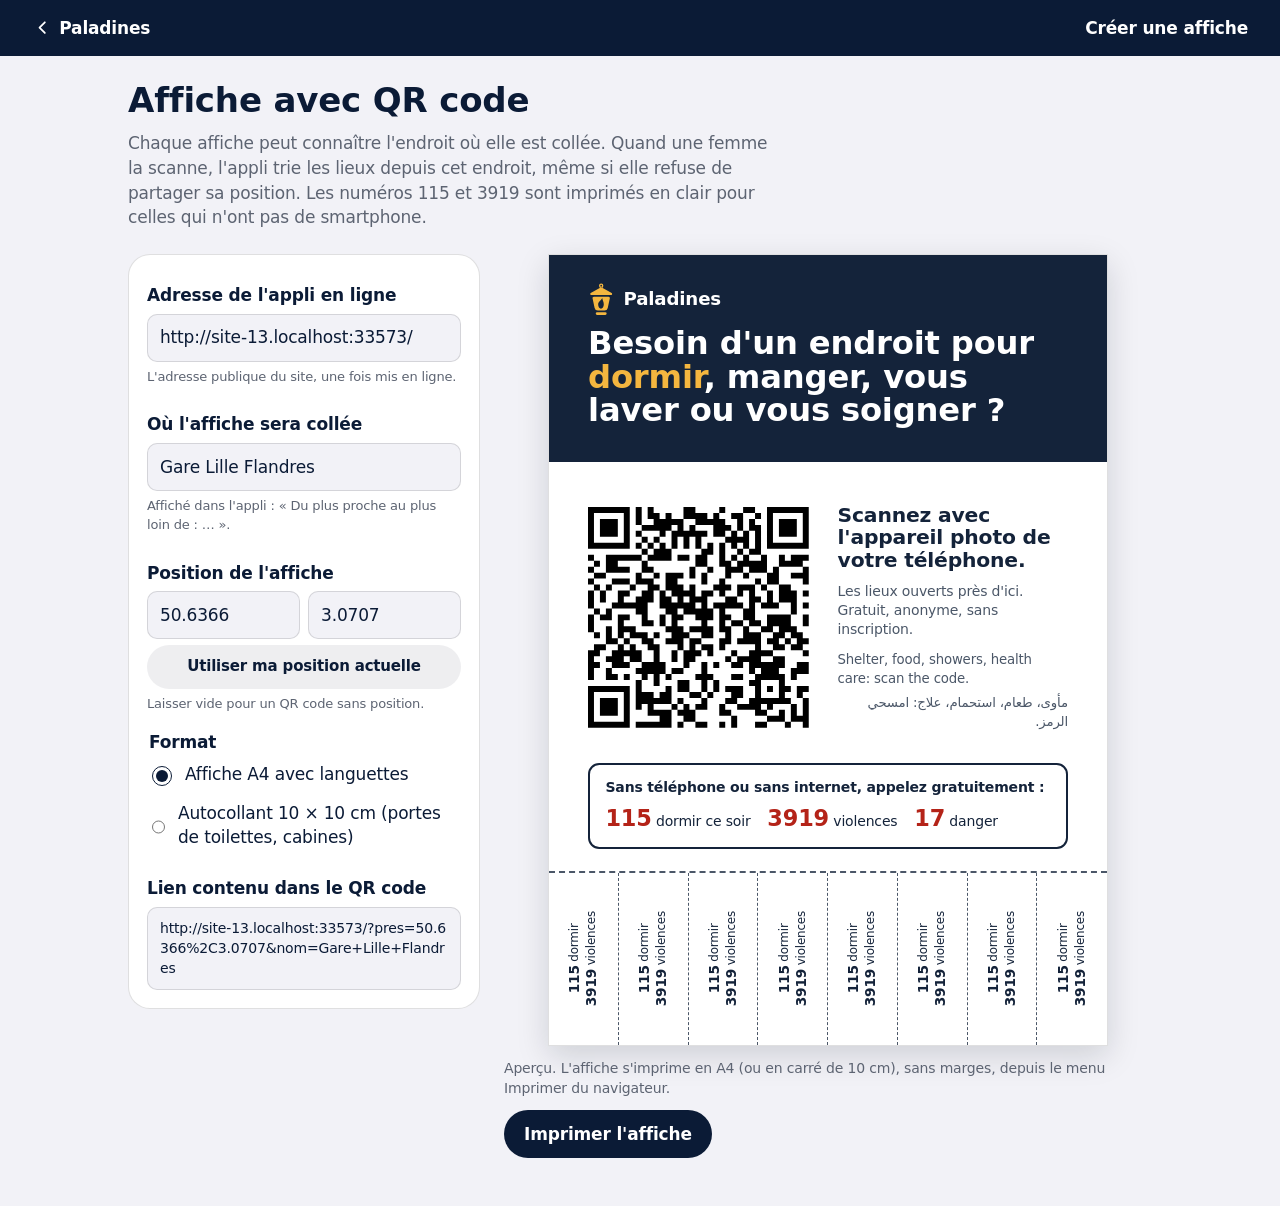
==== commit 2bcaf885: "v31 : nouvelle appli, refaite de zéro Nouveaux index.html, css/app.css et js/app.js, d'après les maq" ====
--- a/affiche.html
+++ b/affiche.html
@@ -9,7 +9,13 @@
 <link rel="stylesheet" href="css/app.css">
 <style>
   /* Noms des couleurs de l'ancienne feuille, ramenés à ceux de css/app.css */
-  :root { --encre: var(--texte); --encre-douce: var(--texte-2); --surface: var(--carte); --trait: var(--separateur); --papier: var(--fond); --f-titre: var(--police-titre); --sur-nuit: var(--accent-texte); }
+  :root { --encre: var(--texte); --encre-douce: var(--texte-2); --surface: var(--carte); --trait: var(--separateur); --papier: var(--fond); --f-titre: var(--police-titre); --sur-nuit: #fff; }
+  /* En-tête et boutons de cette page outil (l'appli a les siens) */
+  .entete { display: flex; align-items: center; justify-content: space-between; gap: 12px; min-height: 56px; padding: 0 var(--gouttiere); background: var(--nuit); color: #fff; }
+  .entete .marque-nom { font-weight: 600; }
+  .btn { display: inline-flex; align-items: center; justify-content: center; gap: 8px; min-height: 48px; padding: 0 20px; border: 0; border-radius: 999px; background: var(--nuit); color: #fff; font: inherit; font-weight: 600; cursor: pointer; }
+  .btn--doux { background: var(--gris-plein); color: var(--nuit); }
+  .btn--mini { min-height: 44px; padding: 0 16px; font-size: 0.9375rem; }
   /* Page outil pour l'équipe : formulaire à gauche, aperçu de l'affiche à droite (empilés sur téléphone). */
   .outil {
     max-width: 68rem;
--- a/css/app.css
+++ b/css/app.css
@@ -1,85 +1,48 @@
-/* Paladines — la seule feuille de style de l'appli (v30, refaite de zéro).
+/* Paladines — la feuille de style de l'appli (v31, refaite de zéro).
  *
- * Style Apple, épuré : fond gris très clair, cartes blanches arrondies, grands titres, listes groupées,
- * pictogrammes au trait. Clair ou sombre selon le téléphone.
+ * Chaque écran commence par un bandeau bleu nuit, avec le plan des rues de Lille en filigrane
+ * (img/bandeau-lille.jpg, dessiné à partir de data/chemins.json). Dessous, une feuille gris clair
+ * qui chevauche le bandeau, avec des cartes blanches arrondies, comme sur iPhone.
  * Peu de couleurs, chacune un seul sens :
- *   bleu Paladines = choisir, boutons principaux ; vert = ouvert, appeler ; rouge = quitter, urgences ;
- *   bleu vif = itinéraire, position, liens ; orange = ferme bientôt.
- * Police du téléphone (SF Pro, Roboto…), échelle de tailles d'Apple (34/28/22/20/17/15/13/11),
- * tailles en rem (réglage « Taille du texte »), cibles d'au moins 44 px, contraste AA.
- * Ordinateur (≥ 1024 px) : barre latérale à gauche, carte des lieux à droite des listes.
+ *   bleu nuit Paladines = la marque, les boutons principaux ; vert = ouvert, appeler ;
+ *   rouge = urgences ; bleu vif = itinéraire, position, liens ; orange = ferme bientôt.
+ * Police du téléphone (SF Pro, Roboto…), tailles en rem, cibles de 44 px au moins, contraste AA.
+ * Téléphone : onglets en capsule de verre en bas. Ordinateur (≥ 1024 px) : onglets en haut à
+ * droite, pages plus larges, carte à droite des listes et des fiches.
  */
 
 /* ============ 1. Couleurs et mesures ============ */
 :root {
-  color-scheme: light dark;
-
+  color-scheme: light;
+  --nuit: #0b1b36;
+  --nuit-2: #14306f;
   --fond: #f2f2f7;
   --carte: #ffffff;
-  --carte-2: #f7f7fa;
-  --gris-plein: rgb(118 118 128 / 0.12);
   --texte: #0b1b36;
   --texte-2: #5d6472;
   --separateur: rgb(60 60 67 / 0.16);
-
-  --accent: #0b1b36; /* bleu Paladines */
-  --accent-texte: #0b1b36;
-  --accent-doux: rgb(11 27 54 / 0.07);
-  --sur-accent: #ffffff;
-  --bleu: #0a66d8;
-  --bleu-texte: #0a5fcc;
+  --gris-plein: rgb(118 118 128 / 0.12);
+  --tuile: #eef2f9;
   --vert: #248a3d;
   --vert-texte: #1e7a35;
   --rouge: #d70015;
   --rouge-texte: #c40013;
-  --rouge-doux: rgb(215 0 21 / 0.08);
-  --orange-texte: #a64b00;
-  --orange-doux: rgb(255 149 0 / 0.14);
-
-  --barre: rgb(242 242 247 / 0.82);
-  --flou: saturate(180%) blur(20px);
-  --ombre: 0 1px 2px rgb(0 0 0 / 0.04), 0 2px 10px -4px rgb(0 0 0 / 0.08);
-  --ombre-flottante: 0 2px 6px rgb(0 0 0 / 0.08), 0 10px 30px -8px rgb(0 0 0 / 0.22);
-
+  --bleu: #0a66d8;
+  --bleu-texte: #0a5fcc;
+  --orange: #a64b00;
+  --sur-nuit-2: rgb(255 255 255 / 0.74);
+  --verre-nuit: rgb(255 255 255 / 0.12);
+  --r: 22px;
+  --r-petit: 14px;
+  --gouttiere: 16px;
+  --onglets-h: 64px;
+  --ombre: 0 1px 2px rgb(0 0 0 / 0.04), 0 8px 20px -14px rgb(11 27 54 / 0.28);
+  --ombre-flottante: 0 2px 6px rgb(0 0 0 / 0.08), 0 16px 36px -14px rgb(11 27 54 / 0.45);
+  --flou: blur(22px) saturate(180%);
   --police: -apple-system, BlinkMacSystemFont, "SF Pro Text", "Segoe UI Variable Text", "Segoe UI", Roboto, "Noto Sans", "Noto Sans Arabic", "Geeza Pro", "Noto Sans Ethiopic", system-ui, sans-serif;
   --police-titre: -apple-system, BlinkMacSystemFont, "SF Pro Display", "Segoe UI Variable Display", "Segoe UI", Roboto, "Noto Sans", "Noto Sans Arabic", "Geeza Pro", "Noto Sans Ethiopic", system-ui, sans-serif;
-
-  --r: 14px;
-  --r-petit: 10px;
-  --h-entete: 52px;
-  --h-onglets: 56px;
-  --gouttiere: 16px;
-  --largeur: 40rem;
-}
-@media (prefers-color-scheme: dark) {
-  :root {
-    --fond: #000000;
-    --carte: #1c1c1e;
-    --carte-2: #2c2c2e;
-    --gris-plein: rgb(118 118 128 / 0.24);
-    --texte: #ffffff;
-    --texte-2: #a7a7ad;
-    --separateur: rgb(84 84 88 / 0.6);
-    --accent: #2c5bd8;
-    --accent-texte: #8fb3ff;
-    --accent-doux: rgb(143 179 255 / 0.14);
-    --bleu: #0a66d8;
-    --bleu-texte: #64a8ff;
-    --vert-texte: #30d158;
-    --rouge-texte: #ff6961;
-    --rouge-doux: rgb(255 69 58 / 0.16);
-    --orange-texte: #ffb340;
-    --orange-doux: rgb(255 159 10 / 0.18);
-    --barre: rgb(22 22 24 / 0.82);
-    --ombre: none;
-    --ombre-flottante: 0 2px 6px rgb(0 0 0 / 0.4), 0 10px 30px -8px rgb(0 0 0 / 0.6);
-  }
-}
-@media (prefers-reduced-transparency: reduce) {
-  :root {
-    --barre: var(--fond);
-    --flou: none;
-  }
+  /* Noms gardés pour affiche.html */
+  --accent-texte: var(--nuit);
 }
 
 /* ============ 2. Bases ============ */
@@ -100,45 +63,41 @@
   color: var(--texte);
   font-family: var(--police);
   font-size: 1.0625rem;
-  line-height: 1.47;
+  line-height: 1.45;
   letter-spacing: -0.01em;
   -webkit-font-smoothing: antialiased;
   -webkit-tap-highlight-color: transparent;
+}
+/* Sous la barre d'état de l'iPhone (appli installée) : toujours bleu nuit */
+body::before {
+  content: "";
+  position: fixed;
+  z-index: 60;
+  top: 0;
+  left: 0;
+  right: 0;
+  height: env(safe-area-inset-top, 0px);
+  background: var(--nuit);
 }
 h1,
 h2,
 h3,
 p,
 ul,
-ol,
-figure {
+ol {
   margin: 0;
-}
-h1 {
-  font-family: var(--police-titre);
-  font-size: 2.125rem;
-  font-weight: 700;
-  line-height: 1.12;
-  letter-spacing: -0.025em;
-}
-h2 {
-  font-family: var(--police-titre);
-  font-size: 1.25rem;
-  font-weight: 600;
-  line-height: 1.25;
-  letter-spacing: -0.02em;
 }
 ul,
 ol {
-  padding-inline-start: 1.25em;
+  padding: 0;
+  list-style: none;
 }
 a {
   color: var(--bleu-texte);
 }
 button,
 input,
-textarea,
-select {
+textarea {
   font: inherit;
   letter-spacing: inherit;
   color: inherit;
@@ -146,20 +105,9 @@
 button {
   cursor: pointer;
 }
-img,
-svg {
-  max-width: 100%;
-}
 :focus-visible {
   outline: 3px solid var(--bleu);
   outline-offset: 2px;
-}
-small {
-  font-size: 0.8125rem;
-}
-code {
-  font-size: 0.875em;
-  overflow-wrap: anywhere;
 }
 [hidden] {
   display: none !important;
@@ -181,15 +129,14 @@
   stroke-linejoin: round;
   vertical-align: -0.25em;
 }
+.chevron {
+  width: 0.95rem;
+  height: 0.95rem;
+  opacity: 0.5;
+}
 [dir="rtl"] .chevron,
 [dir="rtl"] .retour .ic {
   transform: scaleX(-1);
-}
-.chevron {
-  width: 1rem;
-  height: 1rem;
-  color: var(--texte-2);
-  opacity: 0.7;
 }
 .visuellement-cache {
   position: absolute !important;
@@ -201,17 +148,17 @@
 }
 .sauter {
   position: absolute;
+  z-index: 100;
+  top: -100px;
   inset-inline-start: 8px;
-  top: -100px;
-  z-index: 100;
   padding: 10px 14px;
-  border-radius: var(--r-petit);
-  background: var(--accent);
-  color: var(--sur-accent);
+  border-radius: 12px;
+  background: #fff;
+  color: var(--nuit);
   font-weight: 600;
 }
 .sauter:focus {
-  top: 8px;
+  top: calc(env(safe-area-inset-top, 0px) + 8px);
 }
 .piege {
   position: absolute;
@@ -224,186 +171,1660 @@
   margin: 16px;
   padding: 16px;
   border-radius: var(--r);
-  background: var(--carte);
-}
-/* Numéros et adresses toujours de gauche à droite, chiffres alignés */
+  background: #fff;
+}
+.horsligne {
+  position: fixed;
+  z-index: 50;
+  top: calc(env(safe-area-inset-top, 0px) + 8px);
+  left: 50%;
+  transform: translateX(-50%);
+  margin: 0;
+  padding: 6px 14px;
+  border-radius: 999px;
+  background: rgb(11 27 54 / 0.85);
+  color: #fff;
+  font-size: 0.8125rem;
+  font-weight: 600;
+  box-shadow: var(--ombre-flottante);
+  -webkit-backdrop-filter: var(--flou);
+  backdrop-filter: var(--flou);
+}
+.statut,
+.ligne-dist,
+.live-n,
+.urgence-num,
 .horaires,
-.statut,
-.urg-num,
-.lieu-meta,
 .guide-dist,
 .guide-temps {
   font-variant-numeric: tabular-nums;
 }
+.aide {
+  color: var(--texte-2);
+  font-size: 0.875rem;
+}
+.ok {
+  display: flex;
+  align-items: center;
+  gap: 8px;
+  color: var(--vert-texte);
+  font-weight: 600;
+}
+.etiquette {
+  display: flex;
+  align-items: center;
+  gap: 6px;
+  font-size: 0.75rem;
+  font-weight: 700;
+  letter-spacing: 0.05em;
+  text-transform: uppercase;
+}
+.etiquette .ic {
+  width: 0.95rem;
+  height: 0.95rem;
+}
+/* Pas d'espacement entre les lettres en arabe, dari et pachto (l'écriture serait coupée) */
+[dir="rtl"] .etiquette,
+[dir="rtl"] .moment-eti,
+[dir="rtl"] .bande-date {
+  letter-spacing: 0;
+}
 
-/* ============ 3. En-tête et barre d'onglets ============ */
-.entete {
-  position: sticky;
-  top: 0;
-  z-index: 30;
-  display: flex;
-  align-items: center;
-  justify-content: space-between;
+/* ============ 3. Boutons ============ */
+.bouton {
+  display: inline-flex;
+  align-items: center;
+  justify-content: center;
   gap: 8px;
-  min-height: calc(var(--h-entete) + env(safe-area-inset-top, 0px));
-  padding: env(safe-area-inset-top, 0px) var(--gouttiere) 0;
-  background: var(--barre);
-  box-shadow: 0 0.5px 0 var(--separateur);
+  min-height: 48px;
+  padding: 0 20px;
+  border: 0;
+  border-radius: 999px;
+  background: var(--nuit);
+  color: #fff;
+  font-size: 1rem;
+  font-weight: 600;
+  text-align: center;
+  text-decoration: none;
+  transition: transform 0.15s ease, filter 0.15s ease;
+}
+.bouton:hover {
+  filter: brightness(1.1);
+}
+.bouton:active {
+  transform: scale(0.97);
+}
+.bouton .ic {
+  width: 1.15rem;
+  height: 1.15rem;
+}
+.bouton--blanc {
+  background: #fff;
+  color: var(--nuit);
+}
+.bouton--blanc:hover {
+  filter: brightness(0.96);
+}
+.bouton--vert {
+  background: var(--vert);
+}
+.bouton--rouge {
+  background: var(--rouge);
+}
+.bouton--bleu {
+  background: var(--bleu);
+}
+.bouton--gris {
+  background: var(--gris-plein);
+  color: var(--nuit);
+}
+.bouton--gris:hover {
+  filter: brightness(0.95);
+}
+.bouton--danger {
+  color: var(--rouge-texte);
+}
+.bouton--verre {
+  background: var(--verre-nuit);
+  box-shadow: inset 0 0 0 1px rgb(255 255 255 / 0.18);
+}
+.bouton--large {
+  width: 100%;
+  min-height: 54px;
+  font-size: 1.0625rem;
+}
+.bouton--petit {
+  min-height: 44px;
+  padding: 0 16px;
+  font-size: 0.9375rem;
+}
+.boutons {
+  display: flex;
+  flex-wrap: wrap;
+  gap: 8px;
+}
+/* Rond de verre sur le bandeau (langue, garder, envoyer) */
+.rond-verre {
+  display: grid;
+  place-items: center;
+  flex: none;
+  width: 44px;
+  height: 44px;
+  border: 0;
+  border-radius: 50%;
+  background: var(--verre-nuit);
+  box-shadow: inset 0 0 0 1px rgb(255 255 255 / 0.2);
+  color: #fff;
   -webkit-backdrop-filter: var(--flou);
   backdrop-filter: var(--flou);
 }
-.marque {
+.rond-verre:hover {
+  background: rgb(255 255 255 / 0.2);
+}
+.rond-verre .ic {
+  width: 1.3rem;
+  height: 1.3rem;
+}
+.rond-verre[aria-pressed="true"] {
+  background: #fff;
+  color: var(--nuit);
+}
+.rond-verre[aria-pressed="true"] .ic {
+  fill: currentColor;
+}
+
+/* Puces : capsules de verre sur le bandeau ; choisie = blanche */
+.puces {
+  display: flex;
+  flex-wrap: wrap;
+  gap: 8px;
+  margin-top: 16px;
+}
+.puce {
+  position: relative;
   display: inline-flex;
   align-items: center;
-  gap: 8px;
-  min-height: 44px;
-  color: var(--texte);
-  text-decoration: none;
-}
-.marque-logo {
-  width: 26px;
-  height: 32px;
-}
-.logo-lanterne {
-  fill: var(--accent-texte);
-}
-.marque-nom {
-  font-family: var(--police-titre);
-  font-size: 1.0625rem;
-  font-weight: 600;
-  letter-spacing: -0.02em;
-}
-.entete-actions {
-  display: flex;
-  align-items: center;
-  gap: 2px;
-}
-.btn-entete {
-  display: inline-flex;
-  align-items: center;
-  justify-content: center;
-  gap: 4px;
-  min-width: 44px;
-  min-height: 44px;
-  padding: 0 8px;
-  border: 0;
-  border-radius: 999px;
-  background: none;
-  color: var(--accent-texte);
-  font-size: 0.9375rem;
-  font-weight: 600;
-  text-decoration: none;
-}
-.btn-entete:hover {
-  background: var(--gris-plein);
-}
-.btn-quitter {
-  display: inline-flex;
-  align-items: center;
   gap: 6px;
-  min-height: 36px;
-  margin-inline-start: 6px;
+  min-height: 38px;
   padding: 0 14px;
   border: 0;
   border-radius: 999px;
-  background: var(--rouge);
+  background: var(--verre-nuit);
+  box-shadow: inset 0 0 0 1px rgb(255 255 255 / 0.18);
   color: #fff;
   font-size: 0.9375rem;
   font-weight: 600;
-  position: relative;
-}
-.btn-quitter::after {
+  text-decoration: none;
+  white-space: nowrap;
+  -webkit-backdrop-filter: var(--flou);
+  backdrop-filter: var(--flou);
+}
+.puce::after {
   content: "";
   position: absolute;
   inset: -4px 0;
 }
-.btn-quitter:hover {
-  background: #b80012;
-}
-.btn-quitter .ic {
-  width: 1.1em;
-  height: 1.1em;
-}
-.langue-boite {
+.puce .ic {
+  width: 1.05rem;
+  height: 1.05rem;
+}
+.puce:hover {
+  background: rgb(255 255 255 / 0.2);
+}
+.puce[aria-pressed="true"],
+.puce[aria-expanded="true"] {
+  background: #fff;
+  color: var(--nuit);
+}
+.puce[aria-pressed="true"] .ic {
+  color: var(--bleu);
+}
+/* Sur fond clair */
+.puce--claire,
+.puces--claires .puce {
+  background: var(--carte);
+  box-shadow: var(--ombre);
+  color: var(--nuit);
+  -webkit-backdrop-filter: none;
+  backdrop-filter: none;
+}
+.puce--claire:hover,
+.puces--claires .puce:hover {
+  background: var(--tuile);
+}
+.puce--claire[aria-pressed="true"] {
+  background: var(--nuit);
+  color: #fff;
+}
+.puces--claires {
+  margin-top: 0;
+}
+
+/* ============ 4. Bandeau ============ */
+.bande {
   position: relative;
-}
-.menu-langue {
-  position: absolute;
-  z-index: 40;
-  top: calc(100% + 6px);
-  inset-inline-end: 0;
+  padding: calc(env(safe-area-inset-top, 0px) + 8px) var(--gouttiere) 54px;
+  color: #fff;
+  background:
+    radial-gradient(120% 70% at 100% 0%, rgb(37 86 196 / 0.55), rgb(37 86 196 / 0) 60%),
+    linear-gradient(180deg, rgb(11 27 54 / 0.25), rgb(11 27 54 / 0.6)),
+    url("../img/bandeau-lille.jpg") 42% 40% / max(100%, 46rem) auto no-repeat,
+    var(--nuit);
+}
+.bande-in {
+  max-width: 70rem;
+  margin-inline: auto;
+}
+.bande-haut {
+  display: flex;
+  align-items: center;
+  justify-content: space-between;
+  min-height: 52px;
+  margin-bottom: 8px;
+}
+.marque {
+  display: inline-flex;
+  align-items: center;
+  gap: 8px;
+  min-height: 44px;
+  color: #fff;
+  font-family: var(--police-titre);
+  font-size: 1.0625rem;
+  font-weight: 600;
+  letter-spacing: -0.02em;
+  text-decoration: none;
+}
+.marque-logo {
+  width: 20px;
+  height: 25px;
+  fill: currentColor;
+}
+.bande-date {
+  color: var(--sur-nuit-2);
+  font-size: 0.8125rem;
+  font-weight: 600;
+  letter-spacing: 0.04em;
+  text-transform: uppercase;
+}
+.bande-titre {
+  margin: 4px 0 20px;
+  font-family: var(--police-titre);
+  font-size: 2rem;
+  font-weight: 700;
+  line-height: 1.1;
+  letter-spacing: -0.03em;
+  text-wrap: balance;
+}
+.bande-titre span {
+  display: block;
+  color: #8fb0ef;
+}
+/* Recherche : un champ blanc */
+.recherche {
+  display: flex;
+  align-items: center;
+  gap: 10px;
+  min-height: 52px;
+  padding-inline: 16px 10px;
+  border-radius: 16px;
+  background: #fff;
+  color: var(--texte-2);
+  box-shadow: 0 10px 24px -14px rgb(0 0 0 / 0.6);
+}
+.recherche:focus-within {
+  box-shadow: 0 0 0 3px rgb(143 176 239 / 0.9), 0 10px 24px -14px rgb(0 0 0 / 0.6);
+}
+.recherche > .ic {
+  width: 1.2rem;
+  height: 1.2rem;
+}
+.recherche input {
+  flex: 1;
+  width: 0;
+  min-width: 0;
+  min-height: 48px;
+  padding: 0;
+  border: 0;
+  outline: none;
+  background: none;
+  color: var(--texte);
+  font-size: 1.0625rem;
+}
+.recherche input::placeholder {
+  color: #6b7280;
+  opacity: 1;
+}
+/* « Ouvert maintenant, près de moi » : verre sur le bandeau */
+.proche {
+  display: flex;
+  align-items: center;
+  gap: 12px;
+  min-height: 64px;
+  margin-top: 12px;
+  padding-block: 8px;
+  padding-inline: 10px 16px;
+  border-radius: 18px;
+  background: var(--verre-nuit);
+  box-shadow: inset 0 1px 0 rgb(255 255 255 / 0.28), inset 0 0 0 1px rgb(255 255 255 / 0.16);
+  color: #fff;
+  text-decoration: none;
+  -webkit-backdrop-filter: var(--flou);
+  backdrop-filter: var(--flou);
+  transition: background-color 0.15s ease, transform 0.15s ease;
+}
+.proche:hover {
+  background: rgb(255 255 255 / 0.18);
+}
+.proche:active {
+  transform: scale(0.985);
+}
+.proche-ic {
   display: grid;
-  min-width: 13rem;
-  max-height: calc(100vh - 90px);
-  max-height: calc(100dvh - 90px);
-  overflow-y: auto;
-  padding: 6px;
+  place-items: center;
+  flex: none;
+  width: 44px;
+  height: 44px;
+  border-radius: 13px;
+  background: var(--bleu);
+}
+.proche-ic .ic {
+  width: 1.4rem;
+  height: 1.4rem;
+}
+.proche-txt {
+  display: flex;
+  flex: 1;
+  flex-direction: column;
+  min-width: 0;
+}
+.proche-txt strong {
+  font-weight: 600;
+  line-height: 1.25;
+}
+.proche-txt small {
+  color: var(--sur-nuit-2);
+  font-size: 0.8125rem;
+}
+.proche .chevron {
+  opacity: 0.75;
+}
+/* En-tête des autres pages */
+.retour {
+  display: inline-flex;
+  align-items: center;
+  gap: 2px;
+  min-height: 44px;
+  margin-block: 4px 6px;
+  margin-inline-start: -6px;
+  padding-inline: 4px 8px;
+  color: #fff;
+  font-size: 1.0625rem;
+  text-decoration: none;
+}
+.retour .ic {
+  width: 1.4rem;
+  height: 1.4rem;
+  stroke-width: 2.4;
+}
+.page-tete {
+  display: flex;
+  align-items: center;
+  gap: 14px;
+}
+.page-tete h1 {
+  font-family: var(--police-titre);
+  font-size: 1.875rem;
+  font-weight: 700;
+  line-height: 1.1;
+  letter-spacing: -0.03em;
+  overflow-wrap: anywhere;
+  hyphens: auto;
+}
+.page-sous {
+  margin-top: 4px;
+  color: var(--sur-nuit-2);
+  font-size: 0.9375rem;
+}
+.page-ic {
+  display: grid;
+  place-items: center;
+  flex: none;
+  width: 54px;
+  height: 54px;
+  border-radius: 18px;
+  background: var(--verre-nuit);
+  box-shadow: inset 0 0 0 1px rgb(255 255 255 / 0.18);
+}
+.page-ic .ic {
+  width: 1.75rem;
+  height: 1.75rem;
+}
+.page-ic--bleu {
+  background: var(--bleu);
+  box-shadow: none;
+}
+.page-ic--blanc {
+  background: #fff;
+  color: var(--nuit);
+}
+.page-ic--rouge {
+  background: var(--rouge);
+  box-shadow: none;
+}
+.position-msg {
+  margin-top: 10px;
+  color: var(--sur-nuit-2);
+  font-size: 0.8125rem;
+}
+.puces--sous {
+  margin-top: 16px;
+}
+
+/* ============ 5. La feuille claire sous le bandeau ============ */
+.feuille {
+  position: relative;
+  display: flex;
+  flex-direction: column;
+  gap: 16px;
+  min-height: 40vh;
+  margin-top: -28px;
+  padding: 20px var(--gouttiere) calc(var(--onglets-h) + 44px + env(safe-area-inset-bottom, 0px));
+  border-radius: 30px 30px 0 0;
+  background: var(--fond);
+}
+.feuille > *,
+.col-principale > * {
+  min-width: 0;
+}
+.col-principale {
+  display: flex;
+  flex-direction: column;
+  gap: 16px;
+}
+.col-carte {
+  display: none;
+}
+/* Une carte blanche */
+.carte {
   border-radius: var(--r);
   background: var(--carte);
-  box-shadow: var(--ombre-flottante), 0 0 0 0.5px var(--separateur);
-}
-.menu-langue button {
+  box-shadow: var(--ombre);
+}
+.texte {
+  padding: 16px;
+  font-size: 0.9375rem;
+}
+.titre-section {
+  margin: 10px 4px 0;
+  font-family: var(--police-titre);
+  font-size: 1.25rem;
+  font-weight: 700;
+  letter-spacing: -0.02em;
+}
+.groupe {
+  display: flex;
+  flex-direction: column;
+  gap: 10px;
+}
+.note-bas {
+  padding: 8px 8px 0;
+  color: var(--texte-2);
+  font-size: 0.8125rem;
+  text-align: center;
+}
+.note-bas--gauche {
+  text-align: start;
+}
+.note-bas a {
+  color: var(--texte-2);
+}
+.vide {
+  padding: 32px 16px;
+  color: var(--texte-2);
+  text-align: center;
+}
+.rappel,
+.lien-ligne,
+.note {
+  display: flex;
+  align-items: flex-start;
+  gap: 12px;
+  padding: 14px 16px;
+  font-size: 0.9375rem;
+}
+.rappel > .ic,
+.lien-ligne > .ic:first-child,
+.note > .ic {
+  flex: none;
+  margin-top: 2px;
+  color: var(--bleu);
+}
+.lien-ligne {
+  align-items: center;
+  color: var(--texte);
+  font-weight: 600;
+  text-decoration: none;
+}
+.lien-ligne span {
+  flex: 1;
+}
+.note {
+  background: #eef2f9;
+}
+.note--ferme {
+  background: rgb(215 0 21 / 0.08);
+}
+.note--ferme > .ic {
+  color: var(--rouge-texte);
+}
+
+/* ============ 6. Accueil ============ */
+.installer {
+  display: flex;
+  flex-direction: column;
+  gap: 8px;
+  padding: 16px;
+  font-size: 0.9375rem;
+}
+.installer-titre {
+  display: flex;
+  align-items: center;
+  gap: 8px;
+  font-size: 1.0625rem;
+  font-weight: 600;
+}
+.accueil-grille {
+  display: flex;
+  flex-direction: column;
+  gap: 18px;
+}
+/* « Pour les femmes » : la grande carte bleu nuit */
+.carte-femmes {
+  display: flex;
+  align-items: center;
+  gap: 14px;
+  padding: 16px;
+  border-radius: var(--r);
+  background:
+    radial-gradient(90% 120% at 100% 0%, rgb(37 86 196 / 0.95), rgb(37 86 196 / 0) 70%),
+    var(--nuit);
+  color: #fff;
+  text-decoration: none;
+  box-shadow: 0 14px 30px -18px rgb(11 27 54 / 0.85);
+  transition: transform 0.15s ease;
+}
+.carte-femmes:active {
+  transform: scale(0.985);
+}
+.carte-femmes-ic {
+  display: grid;
+  place-items: center;
+  flex: none;
+  width: 48px;
+  height: 48px;
+  border-radius: 50%;
+  background: #fff;
+  color: var(--nuit);
+}
+.carte-femmes-ic .ic {
+  width: 1.5rem;
+  height: 1.5rem;
+}
+.carte-femmes-txt {
+  display: flex;
+  flex: 1;
+  flex-direction: column;
+  min-width: 0;
+}
+.carte-femmes-txt .etiquette {
+  color: var(--sur-nuit-2);
+}
+.carte-femmes-txt strong {
+  font-family: var(--police-titre);
+  font-size: 1.3125rem;
+  font-weight: 700;
+  letter-spacing: -0.02em;
+}
+.carte-femmes-txt small {
+  color: var(--sur-nuit-2);
+  font-size: 0.875rem;
+}
+.carte-femmes .chevron {
+  opacity: 0.7;
+}
+/* Les besoins : des icônes, comme sur l'écran d'accueil de l'iPhone */
+.grille {
+  display: grid;
+  grid-template-columns: repeat(3, minmax(0, 1fr));
+  gap: 18px 8px;
+}
+.tuile {
+  display: flex;
+  flex-direction: column;
+  align-items: center;
+  gap: 6px;
+  color: var(--texte);
+  text-align: center;
+  text-decoration: none;
+}
+.tuile-ic {
+  display: grid;
+  place-items: center;
+  width: 68px;
+  height: 68px;
+  border-radius: 22px;
+  background: var(--carte);
+  box-shadow: 0 1px 2px rgb(0 0 0 / 0.04), 0 8px 18px -12px rgb(11 27 54 / 0.4);
+  transition: transform 0.15s ease, box-shadow 0.15s ease;
+}
+.tuile-ic .ic {
+  width: 1.85rem;
+  height: 1.85rem;
+}
+.tuile:hover .tuile-ic {
+  box-shadow: 0 1px 2px rgb(0 0 0 / 0.04), 0 14px 24px -12px rgb(11 27 54 / 0.5);
+}
+.tuile:active .tuile-ic {
+  transform: scale(0.93);
+}
+.tuile-nom {
+  max-width: 100%;
+  font-size: 0.875rem;
+  font-weight: 600;
+  line-height: 1.2;
+  overflow-wrap: anywhere;
+  hyphens: auto;
+}
+.tuile-nb {
+  margin-top: -3px;
+  color: var(--texte-2);
+  font-size: 0.75rem;
+  font-weight: 500;
+}
+.tuile-nb--ouvert {
+  color: var(--vert-texte);
+}
+.lien-toutes {
+  display: flex;
+  align-items: center;
+  justify-content: center;
+  gap: 4px;
   min-height: 44px;
+  margin-top: 6px;
+  color: var(--bleu-texte);
+  font-weight: 600;
+  text-decoration: none;
+}
+.lien-toutes .chevron {
+  opacity: 1;
+}
+.section-tete {
+  display: flex;
+  align-items: center;
+  justify-content: space-between;
+  margin: 8px 4px 0;
+}
+.section-tete h2 {
+  font-family: var(--police-titre);
+  font-size: 1.375rem;
+  font-weight: 700;
+  letter-spacing: -0.025em;
+}
+
+/* « En ce moment » : des cartes qui défilent ; une barre se remplit sous la carte en cours */
+.moment {
+  display: flex;
+  flex-direction: column;
+  gap: 10px;
+}
+.moment-pause {
+  display: grid;
+  place-items: center;
+  width: 44px;
+  height: 44px;
+  border: 0;
+  border-radius: 50%;
+  background: var(--gris-plein);
+  color: var(--nuit);
+}
+.moment-pause .ic {
+  width: 1rem;
+  height: 1rem;
+}
+.moment-piste {
+  display: flex;
+  gap: 12px;
+  margin-inline: calc(var(--gouttiere) * -1);
+  padding: 4px var(--gouttiere) 14px;
+  overflow-x: auto;
+  overscroll-behavior-x: contain;
+  scroll-snap-type: x mandatory;
+  scroll-padding-inline: var(--gouttiere);
+  scrollbar-width: none;
+}
+.moment-piste::-webkit-scrollbar {
+  display: none;
+}
+.moment-carte {
+  flex: none;
+  width: min(86%, 22rem);
+  scroll-snap-align: start;
+}
+.moment-lien {
+  position: relative;
+  display: flex;
+  flex-direction: column;
+  gap: 10px;
+  height: 100%;
+  min-height: 170px;
+  padding: 16px;
+  overflow: hidden;
+  border-radius: 24px;
+  color: #fff;
+  text-decoration: none;
+  isolation: isolate;
+  background: var(--nuit);
+  box-shadow: 0 16px 30px -20px rgb(11 27 54 / 0.9);
+}
+/* Chaque sorte d'info a sa lueur, sur le même bleu nuit */
+.moment-lien::before {
+  content: "";
+  position: absolute;
+  z-index: -1;
+  inset: 0;
+  background: radial-gradient(110% 90% at 100% 0%, var(--lueur, rgb(37 86 196 / 0.9)), transparent 68%);
+}
+.moment--froid,
+.moment--hiver {
+  --lueur: rgb(90 170 255 / 0.75);
+}
+.moment--chaleur {
+  --lueur: rgb(255 149 0 / 0.75);
+}
+.moment--pluie,
+.moment--meteo {
+  --lueur: rgb(62 140 230 / 0.8);
+}
+.moment--dormir,
+.moment--nuit {
+  --lueur: rgb(122 92 230 / 0.7);
+}
+.moment--manger {
+  --lueur: rgb(52 199 89 / 0.55);
+}
+.moment--laver {
+  --lueur: rgb(48 176 199 / 0.7);
+}
+.moment--femmes {
+  --lueur: rgb(37 86 196 / 0.95);
+}
+.moment--rouvre {
+  --lueur: rgb(52 199 89 / 0.6);
+}
+.moment-haut {
+  display: flex;
+  align-items: center;
+  gap: 10px;
+}
+.moment-ic {
+  display: grid;
+  place-items: center;
+  flex: none;
+  width: 40px;
+  height: 40px;
+  border-radius: 50%;
+  background: rgb(255 255 255 / 0.16);
+  box-shadow: inset 0 0 0 1px rgb(255 255 255 / 0.2);
+}
+.moment-ic .ic {
+  width: 1.3rem;
+  height: 1.3rem;
+}
+.moment-eti {
+  color: var(--sur-nuit-2);
+  font-size: 0.75rem;
+  font-weight: 700;
+  letter-spacing: 0.05em;
+  text-transform: uppercase;
+}
+.moment-txt {
+  flex: 1;
+  font-size: 1.0625rem;
+  font-weight: 600;
+  line-height: 1.3;
+}
+.moment-action {
+  display: inline-flex;
+  align-items: center;
+  align-self: flex-start;
+  gap: 4px;
+  min-height: 36px;
+  padding: 0 14px;
+  border-radius: 999px;
+  background: rgb(255 255 255 / 0.16);
+  box-shadow: inset 0 0 0 1px rgb(255 255 255 / 0.2);
+  font-size: 0.875rem;
+  font-weight: 600;
+}
+.moment-action .chevron {
+  opacity: 0.8;
+}
+.moment-barres {
+  display: flex;
+  gap: 6px;
+  padding-inline: 4px;
+}
+.moment-barres span {
+  flex: 1;
+  height: 4px;
+  overflow: hidden;
+  border-radius: 2px;
+  background: rgb(11 27 54 / 0.12);
+}
+.moment-barres i {
+  display: block;
+  width: 0;
+  height: 100%;
+  border-radius: 2px;
+  background: var(--nuit);
+}
+.moment-barres .passe i {
+  width: 100%;
+}
+.moment-barres .actif i {
+  animation: remplir 6s linear forwards;
+}
+.moment.en-pause .moment-barres .actif i {
+  animation-play-state: paused;
+}
+@keyframes remplir {
+  from {
+    width: 0;
+  }
+  to {
+    width: 100%;
+  }
+}
+
+/* « Ouvert près de vous » : le grand chiffre (comme l'app Météo) et le lieu le plus proche */
+.live {
+  display: flex;
+  flex-direction: column;
+  gap: 10px;
+  padding: 18px;
+  border-radius: 24px;
+  color: #fff;
+  background:
+    radial-gradient(90% 90% at 100% 0%, rgb(42 95 208 / 0.95), rgb(42 95 208 / 0) 65%),
+    linear-gradient(160deg, var(--nuit), var(--nuit-2));
+  box-shadow: 0 18px 36px -20px rgb(11 27 54 / 0.85);
+}
+.live > .etiquette {
+  color: var(--sur-nuit-2);
+}
+.live-chiffre {
+  display: flex;
+  align-items: flex-end;
+  gap: 12px;
+}
+.live-n {
+  font-family: var(--police-titre);
+  font-size: 4rem;
+  font-weight: 200;
+  line-height: 0.9;
+  letter-spacing: -0.04em;
+}
+.live-chiffre p {
+  padding-bottom: 4px;
+  color: rgb(255 255 255 / 0.88);
+  font-weight: 500;
+  line-height: 1.3;
+}
+.live-plus {
+  display: flex;
+  flex-direction: column;
+  gap: 4px;
+  padding-top: 12px;
+  border-top: 0.5px solid rgb(255 255 255 / 0.2);
+}
+.live-plus .etiquette {
+  color: var(--sur-nuit-2);
+}
+.live-nom {
+  color: #fff;
+  font-size: 1.0625rem;
+  font-weight: 600;
+  line-height: 1.25;
+  text-decoration: none;
+}
+.live-meta {
+  color: var(--sur-nuit-2);
+  font-size: 0.875rem;
+}
+.live-boutons {
+  display: flex;
+  flex-wrap: wrap;
+  gap: 8px;
+  margin-top: 8px;
+}
+.live-boutons .bouton {
+  flex: 1 1 0;
+  min-width: max-content;
+}
+
+/* ============ 7. Listes ============ */
+.filtres-plus {
+  display: flex;
+  flex-wrap: wrap;
+  gap: 8px;
+  padding: 12px;
+}
+.filtres-plus .puce--claire {
+  box-shadow: inset 0 0 0 1px var(--separateur);
+}
+.compte {
+  padding-inline: 6px;
+  color: var(--texte-2);
+  font-size: 0.8125rem;
+}
+.liste {
+  overflow: hidden;
+  border-radius: var(--r);
+  background: var(--carte);
+  box-shadow: var(--ombre);
+}
+.ligne {
+  position: relative;
+  display: flex;
+  align-items: center;
+}
+.ligne + .ligne::before {
+  content: "";
+  position: absolute;
+  top: 0;
+  inset-inline: 70px 0;
+  height: 0.5px;
+  background: var(--separateur);
+}
+.ligne-lien {
+  display: flex;
+  flex: 1;
+  align-items: center;
+  gap: 12px;
+  min-width: 0;
+  padding-block: 12px;
+  padding-inline: 14px 8px;
+  color: var(--texte);
+  text-decoration: none;
+}
+.ligne-lien:hover {
+  background: #f7f8fb;
+}
+.ligne-ic {
+  display: grid;
+  place-items: center;
+  flex: none;
+  width: 44px;
+  height: 44px;
+  border-radius: 14px;
+  background: var(--tuile);
+  color: var(--nuit);
+}
+.ligne-ic .ic {
+  width: 1.4rem;
+  height: 1.4rem;
+}
+.ligne-corps {
+  display: flex;
+  flex: 1;
+  flex-direction: column;
+  align-items: flex-start;
+  gap: 2px;
+  min-width: 0;
+}
+.ligne-cat {
+  color: var(--texte-2);
+  font-size: 0.8125rem;
+}
+.ligne-nom {
+  font-weight: 600;
+  line-height: 1.3;
+  overflow-wrap: anywhere;
+}
+.ligne-femmes {
+  color: var(--texte-2);
+  font-size: 0.875rem;
+  line-height: 1.35;
+}
+.ligne-meta {
+  display: flex;
+  flex-wrap: wrap;
+  align-items: center;
+  gap: 2px 10px;
+}
+.ligne-dist {
+  color: var(--texte-2);
+  font-size: 0.875rem;
+}
+.statut {
+  display: inline-flex;
+  align-items: center;
+  gap: 6px;
+  font-size: 0.875rem;
+  font-weight: 600;
+}
+.statut::before {
+  content: "";
+  flex: none;
+  width: 7px;
+  height: 7px;
+  border-radius: 50%;
+  background: currentColor;
+}
+.statut--ouvert {
+  color: var(--vert-texte);
+}
+.statut--bientot {
+  color: var(--orange);
+}
+.statut--ferme,
+.statut--inconnu {
+  color: var(--texte-2);
+}
+.badge-femmes {
+  display: inline-block;
+  padding: 2px 8px;
+  border-radius: 6px;
+  background: var(--tuile);
+  color: var(--nuit);
+  font-size: 0.75rem;
+  font-weight: 700;
+}
+/* Appeler depuis la liste : un rond vert */
+.ligne-appel {
+  display: grid;
+  place-items: center;
+  flex: none;
+  align-self: stretch;
+  width: 60px;
+  color: #fff;
+}
+.ligne-appel .ic {
+  box-sizing: content-box;
+  width: 1.15rem;
+  height: 1.15rem;
+  padding: 11px;
+  border-radius: 50%;
+  background: var(--vert);
+}
+.ligne-appel:hover .ic {
+  filter: brightness(1.1);
+}
+
+/* ============ 8. Fiche d'un lieu ============ */
+.fiche-cat {
+  color: var(--sur-nuit-2);
+  font-size: 0.875rem;
+  font-weight: 600;
+}
+.fiche-nom {
+  margin: 4px 0 12px;
+  font-family: var(--police-titre);
+  font-size: 1.75rem;
+  font-weight: 700;
+  line-height: 1.12;
+  letter-spacing: -0.03em;
+  overflow-wrap: anywhere;
+}
+.pastille-statut {
+  display: inline-flex;
+  align-items: center;
+  gap: 8px;
+  min-height: 32px;
+  padding: 4px 12px;
+  border-radius: 16px;
+  background: var(--verre-nuit);
+  box-shadow: inset 0 0 0 1px rgb(255 255 255 / 0.16);
+  color: #fff;
+  font-size: 0.9375rem;
+  font-weight: 600;
+}
+.pastille-statut::before {
+  content: none;
+}
+.pastille-statut i {
+  flex: none;
+  width: 8px;
+  height: 8px;
+  border-radius: 50%;
+  background: #aab4c4;
+}
+.pastille-statut.statut--ouvert i {
+  background: #4cd964;
+}
+.pastille-statut.statut--bientot i {
+  background: #ffb340;
+}
+.fiche-actions {
+  display: flex;
+  gap: 8px;
+  margin-top: 18px;
+}
+.fiche-actions .bouton {
+  flex: 1 1 0;
+  min-width: 0;
+  min-height: 50px;
+  padding: 0 14px;
+  font-size: 1.0625rem;
+}
+.fiche-actions:empty {
+  display: none;
+}
+.bande-ronds {
+  display: flex;
+  gap: 8px;
+}
+.infos-lieu {
+  overflow: hidden;
+}
+.info {
+  display: flex;
+  align-items: center;
+  gap: 12px;
+  min-height: 56px;
+  padding: 12px 16px;
+}
+.info + .info {
+  border-top: 0.5px solid var(--separateur);
+}
+.info > .ic {
+  flex: none;
+  color: var(--nuit);
+}
+.info > span {
+  flex: 1;
+  min-width: 0;
+}
+.adresse-txt {
+  font-weight: 600;
+}
+.bouton-mini {
+  position: relative;
+  flex: none;
+  min-height: 36px;
+  padding: 0 12px;
+  border: 0;
+  border-radius: 999px;
+  background: var(--tuile);
+  color: var(--nuit);
+  font-size: 0.875rem;
+  font-weight: 600;
+}
+.bouton-mini::after {
+  content: "";
+  position: absolute;
+  inset: -4px 0;
+}
+.lien-tel {
+  font-weight: 600;
+  text-decoration: none;
+}
+.bloc,
+.bloc-femmes,
+.avis {
+  display: flex;
+  flex-direction: column;
+  gap: 10px;
+  padding: 16px;
+}
+.bloc h2,
+.bloc-femmes h2,
+.avis h2,
+.etape h2 {
+  font-family: var(--police-titre);
+  font-size: 1.125rem;
+  font-weight: 700;
+  letter-spacing: -0.02em;
+}
+.bloc-femmes {
+  align-items: flex-start;
+}
+.bloc-femmes h2 {
+  display: flex;
+  align-items: center;
+  gap: 8px;
+}
+.horaires {
+  width: 100%;
+  border-collapse: collapse;
+}
+.horaires th,
+.horaires td {
+  padding: 10px 0;
+  border-top: 0.5px solid var(--separateur);
+  font-weight: 400;
+  text-align: start;
+  vertical-align: top;
+}
+.horaires tr:first-child th,
+.horaires tr:first-child td {
+  border-top: 0;
+}
+.horaires td {
+  color: #3c4350;
+  text-align: end;
+}
+.horaires tr.auj th,
+.horaires tr.auj td {
+  color: var(--nuit);
+  font-weight: 700;
+}
+.puces-txt {
+  display: grid;
+  gap: 6px;
+  padding-inline-start: 1.1em;
+  list-style: disc;
+  font-size: 0.9375rem;
+}
+.puces-txt li::marker {
+  color: var(--texte-2);
+}
+.criteres {
+  display: grid;
+  gap: 8px;
+}
+.criteres li {
+  display: flex;
+  align-items: center;
+  gap: 8px;
+}
+.criteres .ic {
+  color: var(--vert-texte);
+}
+.avis .boutons .bouton {
+  flex: 1;
+}
+/* Signaler : une ligne qui s'ouvre */
+.signaler > summary {
+  display: flex;
+  align-items: center;
+  gap: 12px;
+  min-height: 56px;
+  padding: 0 16px;
+  font-weight: 600;
+  cursor: pointer;
+  list-style: none;
+}
+.signaler > summary::-webkit-details-marker {
+  display: none;
+}
+.signaler > summary > .ic:first-child {
+  color: var(--bleu);
+}
+.signaler > summary .chevron {
+  margin-inline-start: auto;
+  transition: transform 0.2s ease;
+}
+.signaler[open] > summary .chevron {
+  transform: rotate(90deg);
+}
+.form-signaler {
+  display: flex;
+  flex-direction: column;
+  gap: 12px;
+  padding: 0 16px 16px;
+}
+.signaler--page .form-signaler {
+  padding-top: 16px;
+}
+.form-signaler fieldset {
+  display: flex;
+  flex-direction: column;
+  min-width: 0;
+  margin: 0;
+  padding: 0;
+  border: 0;
+}
+.form-signaler legend {
+  margin-bottom: 4px;
+  padding: 0;
+  font-weight: 700;
+}
+.choix-ligne {
+  display: flex;
+  align-items: center;
+  gap: 12px;
+  min-height: 48px;
+  border-bottom: 0.5px solid var(--separateur);
+}
+.choix-ligne input {
+  width: 20px;
+  height: 20px;
+  margin: 0;
+  accent-color: var(--nuit);
+}
+.champ {
+  display: flex;
+  flex-direction: column;
+  gap: 6px;
+  margin-top: 10px;
+}
+textarea {
+  width: 100%;
+  min-height: 88px;
+  padding: 10px 12px;
+  border: 0;
+  border-radius: var(--r-petit);
+  background: var(--gris-plein);
+  color: var(--texte);
+  font-size: 1.0625rem;
+  resize: vertical;
+}
+.merci {
+  color: var(--vert-texte);
+  font-weight: 600;
+}
+.merci--erreur {
+  color: var(--rouge-texte);
+}
+
+/* ============ 9. Urgences, sécurité ============ */
+.bouton-securite {
+  display: flex;
+  align-items: center;
+  gap: 12px;
+  min-height: 60px;
+  margin-top: 20px;
+  padding: 0 16px;
+  border-radius: 20px;
+  background: #fff;
+  color: var(--rouge-texte);
+  font-size: 1.0625rem;
+  font-weight: 700;
+  text-decoration: none;
+  box-shadow: 0 14px 30px -16px rgb(0 0 0 / 0.7);
+}
+.bouton-securite span {
+  flex: 1;
+}
+.bouton-securite > .ic:first-child {
+  width: 1.5rem;
+  height: 1.5rem;
+}
+.urgences {
+  display: flex;
+  flex-direction: column;
+  gap: 10px;
+}
+.urgence {
+  display: flex;
+  align-items: center;
+  gap: 14px;
+  padding-block: 14px;
+  padding-inline: 16px 14px;
+}
+.urgence-num {
+  flex: none;
+  min-width: 4.2ch;
+  color: var(--nuit);
+  font-family: var(--police-titre);
+  font-size: 1.875rem;
+  font-weight: 800;
+  line-height: 1;
+  letter-spacing: -0.03em;
+  text-decoration: none;
+}
+.urgence--forte .urgence-num {
+  color: var(--rouge-texte);
+}
+.urgence-txt {
+  flex: 1;
+  min-width: 0;
+  color: #3c4350;
+  font-size: 0.9375rem;
+  line-height: 1.35;
+}
+.urgence-actions {
+  display: flex;
+  gap: 8px;
+}
+.rond-action {
+  display: grid;
+  place-items: center;
+  flex: none;
+  width: 46px;
+  height: 46px;
+  border-radius: 50%;
+  background: var(--vert);
+  color: #fff;
+}
+.rond-action .ic {
+  width: 1.25rem;
+  height: 1.25rem;
+}
+.rond-action--gris {
+  background: var(--gris-plein);
+  color: var(--nuit);
+}
+.etapes {
+  display: flex;
+  flex-direction: column;
+  gap: 12px;
+}
+.etape {
+  display: flex;
+  flex-direction: column;
+  align-items: flex-start;
+  gap: 10px;
+  padding: 16px;
+}
+.etape p {
+  color: #3c4350;
+  font-size: 0.9375rem;
+}
+.surs {
+  display: flex;
+  flex-direction: column;
+  align-self: stretch;
+}
+.surs li {
+  display: flex;
+  flex-wrap: wrap;
+  align-items: center;
+  gap: 10px;
+  padding: 10px 0;
+}
+.surs li + li {
+  border-top: 0.5px solid var(--separateur);
+}
+.surs-txt {
+  display: flex;
+  flex: 1 1 140px;
+  flex-direction: column;
+  min-width: 0;
+}
+.surs-txt small {
+  color: var(--texte-2);
+  font-size: 0.8125rem;
+}
+
+/* ============ 10. Infos, réglages, à propos ============ */
+.fiches {
+  display: flex;
+  flex-direction: column;
+  gap: 10px;
+}
+.fiche > summary {
+  display: flex;
+  align-items: center;
+  gap: 12px;
+  min-height: 68px;
+  padding: 12px 14px;
+  cursor: pointer;
+  list-style: none;
+}
+.fiche > summary::-webkit-details-marker {
+  display: none;
+}
+.fiche-tete {
+  display: flex;
+  flex: 1;
+  flex-direction: column;
+  gap: 2px;
+  min-width: 0;
+}
+.fiche-titre {
+  font-weight: 600;
+  line-height: 1.3;
+}
+.fiche-resume {
+  color: var(--texte-2);
+  font-size: 0.875rem;
+  line-height: 1.35;
+}
+.fiche > summary .chevron {
+  transition: transform 0.2s ease;
+}
+.fiche[open] > summary .chevron {
+  transform: rotate(90deg);
+}
+.fiche .puces-txt {
+  padding-block: 0 4px;
+  padding-inline: calc(14px + 44px + 12px + 1.1em) 16px;
+}
+.fiche .boutons {
+  padding: 10px 14px 16px;
+}
+.liens {
+  display: flex;
+  flex-direction: column;
+  overflow: hidden;
+}
+.liens a {
+  display: flex;
+  align-items: center;
+  gap: 12px;
+  min-height: 52px;
+  padding: 0 16px;
+  color: var(--texte);
+  text-decoration: none;
+}
+.liens a + a {
+  border-top: 0.5px solid var(--separateur);
+}
+.liens a:hover {
+  background: #f7f8fb;
+}
+.liens a > .ic:first-child {
+  color: var(--nuit);
+}
+.liens a span {
+  flex: 1;
+}
+.bloc-nu {
+  display: flex;
+  flex-direction: column;
+  gap: 10px;
+}
+.langues {
+  display: grid;
+  grid-template-columns: repeat(2, minmax(0, 1fr));
+  padding: 6px;
+}
+.langue {
+  display: flex;
+  align-items: center;
+  justify-content: space-between;
+  gap: 8px;
+  min-height: 48px;
   padding: 0 12px;
   border: 0;
   border-radius: var(--r-petit);
   background: none;
   text-align: start;
 }
-.menu-langue button:hover {
-  background: var(--gris-plein);
-}
-.menu-langue button[aria-checked="true"] {
-  color: var(--accent-texte);
-  font-weight: 600;
-}
-.menu-langue button[aria-checked="true"]::after {
-  content: " ✓";
-}
-.bandeau-horsligne {
-  position: sticky;
-  top: calc(var(--h-entete) + env(safe-area-inset-top, 0px));
-  z-index: 25;
-  margin: 0;
-  padding: 6px var(--gouttiere);
-  background: var(--carte-2);
-  color: var(--texte-2);
-  font-size: 0.8125rem;
-  font-weight: 600;
-  text-align: center;
-  box-shadow: 0 0.5px 0 var(--separateur);
+.langue:hover {
+  background: #f4f5f9;
+}
+.langue[aria-pressed="true"] {
+  background: var(--tuile);
+  color: var(--nuit);
+  font-weight: 700;
+}
+.langue .ic {
+  color: var(--bleu);
+}
+.effacer {
+  display: flex;
+  flex-direction: column;
+  align-items: flex-start;
+  gap: 8px;
+}
+.qr-telephone {
+  display: flex;
+  flex-wrap: wrap;
+  align-items: center;
+  gap: 16px;
+}
+.qr {
+  flex: none;
+  width: 132px;
+  padding: 8px;
+  border-radius: var(--r-petit);
+  background: #fff;
+  box-shadow: inset 0 0 0 1px var(--separateur);
+}
+.qr svg {
+  display: block;
+  width: 100%;
+  height: auto;
+}
+.apropos {
+  display: flex;
+  flex-direction: column;
+  gap: 12px;
+}
+.apropos h2 {
+  margin-top: 6px;
+  font-family: var(--police-titre);
+  font-size: 1.125rem;
+}
+.apropos code {
+  font-size: 0.875em;
 }
 
-/* Barre d'onglets : comme sur iPhone, en bas, translucide */
+/* ============ 11. Onglets : capsule de verre en bas ============ */
 .onglets {
   position: fixed;
-  z-index: 30;
-  left: 0;
-  right: 0;
-  bottom: 0;
-  display: grid;
-  grid-template-columns: repeat(5, minmax(0, 1fr));
-  min-height: calc(var(--h-onglets) + env(safe-area-inset-bottom, 0px));
-  padding-bottom: env(safe-area-inset-bottom, 0px);
-  background: var(--barre);
-  box-shadow: 0 -0.5px 0 var(--separateur);
+  z-index: 40;
+  left: 50%;
+  bottom: calc(10px + env(safe-area-inset-bottom, 0px));
+  display: flex;
+  width: min(100% - 28px, 26rem);
+  height: var(--onglets-h);
+  padding: 6px;
+  transform: translateX(-50%);
+  border-radius: 32px;
+  background: rgb(255 255 255 / 0.76);
+  box-shadow: inset 0 1px 0 rgb(255 255 255 / 0.95), 0 0 0 0.5px rgb(0 0 0 / 0.08), 0 12px 30px -10px rgb(11 27 54 / 0.45);
   -webkit-backdrop-filter: var(--flou);
   backdrop-filter: var(--flou);
 }
 .onglets a {
   display: flex;
+  flex: 1;
   flex-direction: column;
   align-items: center;
   justify-content: center;
   gap: 2px;
   min-width: 0;
-  padding: 4px 2px;
-  color: var(--texte-2);
+  border-radius: 26px;
+  color: #3c4350;
   font-size: 0.6875rem;
-  font-weight: 500;
+  font-weight: 600;
   letter-spacing: 0;
   text-decoration: none;
-  text-align: center;
+  transition: background-color 0.2s ease;
 }
 .onglets a span {
   max-width: 100%;
@@ -412,269 +1833,279 @@
   white-space: nowrap;
 }
 .onglets .ic {
-  width: 1.625rem;
-  height: 1.625rem;
+  width: 1.5rem;
+  height: 1.5rem;
 }
 .onglets a[aria-current="page"] {
-  color: var(--accent-texte);
-  font-weight: 600;
-}
-.onglets a[aria-current="page"] .ic {
-  stroke-width: 2.4;
+  background: rgb(11 27 54 / 0.08);
+  color: var(--nuit);
 }
 .onglets .onglet-urg {
   color: var(--rouge-texte);
 }
-
-/* ============ 4. Page ============ */
-.vue {
-  display: flex;
-  flex-direction: column;
-  gap: 24px;
-  max-width: var(--largeur);
-  margin-inline: auto;
-  padding: 12px var(--gouttiere) calc(var(--h-onglets) + 40px + env(safe-area-inset-bottom, 0px));
-  outline: none;
-}
-.vue > * {
-  min-width: 0;
-}
-.retour {
-  display: inline-flex;
-  align-items: center;
-  align-self: flex-start;
-  gap: 2px;
-  min-height: 44px;
-  margin: -6px 0 -14px -6px;
-  padding: 0 6px;
-  color: var(--accent-texte);
-  font-size: 1.0625rem;
-  text-decoration: none;
-}
-[dir="rtl"] .retour {
-  margin: -6px -6px -14px 0;
-}
-.retour .ic {
-  width: 1.4rem;
-  height: 1.4rem;
-  stroke-width: 2.4;
-}
-.sous-titre {
-  margin-top: 4px;
-  color: var(--texte-2);
-  font-size: 0.9375rem;
-}
-.aide,
-.maj,
-.position-prive,
-.compte,
-.cf-source {
+.onglets .onglet-urg[aria-current="page"] {
+  background: rgb(215 0 21 / 0.08);
+}
+.onglet-langue {
+  display: none;
+}
+/* Menu des langues */
+.menu-langue {
+  position: fixed;
+  z-index: 70;
+  top: calc(env(safe-area-inset-top, 0px) + 64px);
+  inset-inline-end: 12px;
+  display: grid;
+  width: min(100% - 24px, 17rem);
+  max-height: calc(100dvh - 100px);
+  overflow-y: auto;
+  padding: 6px;
+  border-radius: 18px;
+  background: rgb(255 255 255 / 0.94);
+  box-shadow: var(--ombre-flottante), 0 0 0 0.5px rgb(0 0 0 / 0.08);
+  -webkit-backdrop-filter: var(--flou);
+  backdrop-filter: var(--flou);
+}
+.menu-titre {
+  padding: 8px 12px 4px;
   color: var(--texte-2);
   font-size: 0.8125rem;
-}
-.maj {
-  text-align: center;
-}
-.bloc,
-.section {
-  display: flex;
-  flex-direction: column;
+  font-weight: 600;
+}
+.menu-langue button {
+  display: flex;
+  align-items: center;
+  justify-content: space-between;
+  min-height: 46px;
+  padding: 0 12px;
+  border: 0;
+  border-radius: 12px;
+  background: none;
+  text-align: start;
+}
+.menu-langue button:hover {
+  background: rgb(11 27 54 / 0.06);
+}
+.menu-langue button[aria-checked="true"] {
+  font-weight: 700;
+}
+.menu-langue .ic {
+  color: var(--bleu);
+}
+
+/* ============ 12. Carte ============ */
+.vue-carte {
+  position: fixed;
+  z-index: 5;
+  inset: 0;
+  background: #eceff1;
+}
+.plan {
+  position: absolute;
+  inset: 0;
+  direction: ltr;
+  background: #eceff1;
+}
+.plan .fond-tuiles {
+  filter: saturate(0.45) contrast(0.95);
+}
+.leaflet-container {
+  font-family: var(--police);
+  font-size: 0.875rem;
+}
+.carte-haut {
+  position: absolute;
+  z-index: 500;
+  top: calc(env(safe-area-inset-top, 0px) + 12px);
+  left: 12px;
+  right: 12px;
+  display: flex;
+  align-items: flex-start;
+  justify-content: space-between;
   gap: 10px;
-}
-.titre-bloc {
-  font-size: 1.25rem;
-}
-
-/* En-tête d'une page : pictogramme, grand titre, sous-titre */
-.tete {
-  display: flex;
-  align-items: center;
-  gap: 14px;
-}
-.tete h1 {
-  font-size: 1.75rem;
-  overflow-wrap: anywhere;
-  hyphens: auto;
-}
-.pastille {
-  display: inline-grid;
+  pointer-events: none;
+}
+.carte-haut > * {
+  pointer-events: auto;
+}
+.carte-puces {
+  display: flex;
+  flex-direction: column;
+  align-items: flex-start;
+  gap: 8px;
+}
+.puce-carte,
+.rond-carte,
+.calque {
+  border: 0;
+  color: var(--nuit);
+}
+.puce-carte {
+  position: relative;
+  display: inline-flex;
+  align-items: center;
+  gap: 6px;
+  min-height: 40px;
+  padding: 0 14px;
+  border-radius: 20px;
+  background: rgb(255 255 255 / 0.8);
+  box-shadow: inset 0 1px 0 rgb(255 255 255 / 0.95), 0 0 0 0.5px rgb(0 0 0 / 0.06), 0 8px 20px -10px rgb(11 27 54 / 0.45);
+  font-size: 0.9375rem;
+  font-weight: 600;
+  -webkit-backdrop-filter: var(--flou);
+  backdrop-filter: var(--flou);
+}
+.puce-carte::after {
+  content: "";
+  position: absolute;
+  inset: -3px 0;
+}
+.puce-carte .ic {
+  width: 1.05rem;
+  height: 1.05rem;
+}
+.puce-carte[aria-pressed="true"] {
+  background: var(--nuit);
+  color: #fff;
+}
+.carte-ronds {
+  position: relative;
+  display: flex;
+  flex-direction: column;
+  gap: 10px;
+}
+.rond-carte {
+  display: grid;
+  place-items: center;
+  width: 46px;
+  height: 46px;
+  border-radius: 50%;
+  background: rgb(255 255 255 / 0.84);
+  box-shadow: inset 0 1px 0 rgb(255 255 255 / 0.95), 0 0 0 0.5px rgb(0 0 0 / 0.06), 0 8px 20px -10px rgb(11 27 54 / 0.45);
+  -webkit-backdrop-filter: var(--flou);
+  backdrop-filter: var(--flou);
+}
+.rond-carte .ic {
+  width: 1.35rem;
+  height: 1.35rem;
+}
+.rond-carte--bleu {
+  color: var(--bleu);
+}
+.rond-carte[aria-expanded="true"] {
+  background: var(--nuit);
+  color: #fff;
+}
+.menu-calques {
+  position: absolute;
+  top: 0;
+  inset-inline-end: 56px;
+  display: grid;
+  width: 14rem;
+  padding: 6px;
+  border-radius: 18px;
+  background: rgb(255 255 255 / 0.95);
+  box-shadow: var(--ombre-flottante), 0 0 0 0.5px rgb(0 0 0 / 0.08);
+  -webkit-backdrop-filter: var(--flou);
+  backdrop-filter: var(--flou);
+}
+.calque {
+  display: flex;
+  align-items: center;
+  gap: 10px;
+  min-height: 46px;
+  padding: 0 12px;
+  border-radius: 12px;
+  background: none;
+  font-weight: 600;
+  text-align: start;
+}
+.calque span {
+  flex: 1;
+}
+.calque .coche {
+  color: var(--bleu);
+  visibility: hidden;
+}
+.calque[aria-pressed="true"] .coche {
+  visibility: visible;
+}
+.calque:hover {
+  background: rgb(11 27 54 / 0.06);
+}
+.carte-msg {
+  position: absolute;
+  z-index: 500;
+  top: calc(env(safe-area-inset-top, 0px) + 112px);
+  left: 12px;
+  right: 12px;
+  max-width: 28rem;
+  margin: 0 auto;
+  padding: 10px 14px;
+  border-radius: var(--r-petit);
+  background: rgb(255 255 255 / 0.94);
+  box-shadow: var(--ombre-flottante);
+  font-size: 0.875rem;
+}
+/* Le panneau : verre blanc en bas de l'écran, au-dessus des onglets */
+.panneau-carte {
+  position: absolute;
+  z-index: 600;
+  left: 8px;
+  right: 8px;
+  bottom: calc(var(--onglets-h) + 18px + env(safe-area-inset-bottom, 0px));
+  display: flex;
+  flex-direction: column;
+  max-width: 34rem;
+  max-height: 38vh;
+  margin-inline: auto;
+  overflow: hidden;
+  padding: 0 14px 14px;
+  border-radius: 30px;
+  background: rgb(255 255 255 / 0.86);
+  box-shadow: inset 0 1px 0 rgb(255 255 255 / 0.95), 0 0 0 0.5px rgb(0 0 0 / 0.06), 0 16px 36px -14px rgb(11 27 54 / 0.5);
+  -webkit-backdrop-filter: var(--flou);
+  backdrop-filter: var(--flou);
+  transition: max-height 0.3s cubic-bezier(0.3, 0.7, 0.3, 1);
+}
+.panneau-carte[data-ouvert="true"] {
+  max-height: calc(100dvh - var(--onglets-h) - 120px - env(safe-area-inset-top, 0px));
+}
+.panneau-carte--lieu {
+  max-height: none;
+}
+.poignee {
+  display: grid;
   place-items: center;
   flex: none;
-  width: 36px;
-  height: 36px;
-  border-radius: 50%;
-  background: var(--accent-doux);
-  color: var(--accent-texte);
-}
-.pastille .ic {
-  width: 20px;
-  height: 20px;
-}
-.pastille--grande {
-  width: 52px;
-  height: 52px;
-}
-.pastille--grande .ic {
-  width: 28px;
-  height: 28px;
-}
-.tete--urg .pastille,
-.tete--urg h1 {
-  color: var(--rouge-texte);
-}
-.tete--urg .pastille {
-  background: var(--rouge-doux);
-}
-
-/* ============ 5. Boutons, puces, liens ============ */
-.btn {
-  display: inline-flex;
-  align-items: center;
-  justify-content: center;
+  width: 100%;
+  height: 26px;
+  border: 0;
+  background: none;
+  touch-action: none;
+}
+.poignee span {
+  width: 38px;
+  height: 5px;
+  border-radius: 3px;
+  background: rgb(11 27 54 / 0.22);
+}
+.pc-cherche {
+  display: flex;
+  flex: none;
+  align-items: center;
   gap: 8px;
-  min-height: 48px;
-  padding: 0 20px;
-  border: 0;
-  border-radius: 12px;
-  background: var(--accent);
-  color: var(--sur-accent);
-  font-size: 1.0625rem;
-  font-weight: 600;
-  text-align: center;
-  text-decoration: none;
-  transition: filter 0.15s ease, transform 0.15s ease;
-}
-.btn:hover {
-  filter: brightness(1.12);
-}
-.btn:active {
-  transform: scale(0.98);
-}
-.btn--doux {
-  background: var(--gris-plein);
-  color: var(--accent-texte);
-}
-.btn--doux:hover {
-  filter: brightness(0.96);
-}
-.btn--appel,
-.leaflet-container a.btn--appel {
-  background: var(--vert);
-  color: #fff;
-}
-.btn--danger {
-  background: var(--rouge);
-  color: #fff;
-}
-.btn--itin,
-.leaflet-container a.btn--itin {
-  background: var(--bleu);
-  color: #fff;
-}
-.btn--mini {
-  min-height: 44px;
+  min-height: 46px;
   padding: 0 14px;
-  border-radius: 10px;
-  font-size: 0.9375rem;
-}
-.btn--grand {
-  width: 100%;
-  min-height: 54px;
-}
-.btn--aide {
-  width: 100%;
-}
-.leaflet-container a.btn {
-  color: var(--sur-accent);
-}
-.leaflet-container a.btn--doux {
-  color: var(--accent-texte);
-}
-
-/* Puces : capsules grises ; choisie = bleu Paladines */
-.puce {
-  display: inline-flex;
-  align-items: center;
-  gap: 6px;
-  min-height: 36px;
-  padding: 0 14px;
-  border: 0;
-  border-radius: 999px;
-  background: var(--gris-plein);
-  color: var(--texte);
-  font-size: 0.9375rem;
-  font-weight: 500;
-  text-decoration: none;
-  white-space: nowrap;
-  position: relative;
-}
-.puce::after {
-  content: "";
-  position: absolute;
-  inset: -4px 0;
-}
-.puce .ic {
-  width: 1.1em;
-  height: 1.1em;
-}
-.puce:hover {
-  filter: brightness(0.96);
-}
-.puce[aria-pressed="true"] {
-  background: var(--accent);
-  color: var(--sur-accent);
-}
-.lien-fleche {
-  display: inline-flex;
-  align-items: center;
-  gap: 4px;
-  min-height: 44px;
-  color: var(--bleu-texte);
-  font-weight: 500;
-  text-decoration: none;
-}
-.lien-fleche .chevron {
-  color: inherit;
-}
-
-/* ============ 6. Accueil ============ */
-.accueil-tete {
-  display: flex;
-  flex-direction: column;
-  gap: 4px;
-  padding-top: 8px;
-}
-.accueil-pour {
-  color: var(--texte-2);
-  font-size: 0.9375rem;
-  font-weight: 500;
-}
-.accueil-tete h1 {
-  font-size: 1.75rem;
-  text-wrap: balance;
-}
-/* Recherche : le champ gris de l'iPhone */
-.recherche {
-  margin-top: -8px;
-}
-.recherche-champ {
-  display: flex;
-  align-items: center;
-  gap: 8px;
-  min-height: 44px;
-  padding-inline: 10px;
-  border-radius: 12px;
+  border-radius: 23px;
   background: var(--gris-plein);
   color: var(--texte-2);
 }
-.recherche-champ:focus-within {
-  box-shadow: 0 0 0 2px var(--bleu);
-}
-.recherche-champ > .ic {
+.pc-cherche .ic {
   width: 1.15rem;
   height: 1.15rem;
 }
-.recherche-champ input {
+.pc-cherche input {
   flex: 1;
   width: 0;
   min-width: 0;
@@ -686,1395 +2117,150 @@
   color: var(--texte);
   font-size: 1.0625rem;
 }
-.recherche-champ input::placeholder {
-  color: var(--texte-2);
-  opacity: 1;
-}
-/* « Ouvert maintenant, près de moi » : la grande action de l'accueil */
-.cta-proche {
-  display: flex;
-  align-items: center;
-  gap: 14px;
-  min-height: 72px;
-  padding: 12px 14px;
-  border-radius: var(--r);
-  background: var(--accent);
-  color: var(--sur-accent);
-  text-decoration: none;
-  transition: transform 0.15s ease, filter 0.15s ease;
-}
-.cta-proche:hover {
-  filter: brightness(1.12);
-}
-.cta-proche:active {
-  transform: scale(0.985);
-}
-.cta-ic {
+.pc-cherche:focus-within {
+  box-shadow: 0 0 0 2px var(--bleu);
+}
+.pc-cats {
+  display: flex;
+  flex: none;
+  gap: 4px;
+  margin: 12px -14px 0;
+  padding: 0 10px 4px;
+  overflow-x: auto;
+  scrollbar-width: none;
+}
+.pc-cats::-webkit-scrollbar {
+  display: none;
+}
+.pc-cat {
+  display: flex;
+  flex: none;
+  flex-direction: column;
+  align-items: center;
+  gap: 6px;
+  width: 72px;
+  padding: 0;
+  border: 0;
+  background: none;
+  color: var(--nuit);
+  font-size: 0.75rem;
+  font-weight: 600;
+  line-height: 1.2;
+  text-align: center;
+}
+.pc-cat-ic {
   display: grid;
   place-items: center;
+  width: 52px;
+  height: 52px;
+  border-radius: 50%;
+  background: var(--nuit);
+  color: #fff;
+  transition: transform 0.15s ease;
+}
+.pc-cat-ic .ic {
+  width: 1.4rem;
+  height: 1.4rem;
+}
+.pc-cat[aria-pressed="true"] .pc-cat-ic {
+  background: var(--bleu);
+  box-shadow: 0 0 0 3px rgb(10 102 216 / 0.25);
+}
+.pc-cat:active .pc-cat-ic {
+  transform: scale(0.92);
+}
+.pc-titre {
   flex: none;
-  width: 44px;
-  height: 44px;
-  border-radius: 50%;
-  background: var(--bleu);
-  color: #fff;
-}
-.cta-ic .ic {
-  width: 24px;
-  height: 24px;
-}
-.cta-txt {
-  display: flex;
+  margin: 14px 2px 4px;
+  font-family: var(--police-titre);
+  font-size: 1.1875rem;
+  font-weight: 700;
+  letter-spacing: -0.02em;
+}
+.pc-liste {
   flex: 1;
-  flex-direction: column;
+  min-height: 0;
+  margin: 0 -6px;
+  overflow-y: auto;
+  overscroll-behavior: contain;
+}
+.pc-liste li + li {
+  border-top: 0.5px solid var(--separateur);
+}
+.pc-ligne {
+  display: flex;
+  align-items: center;
+  gap: 12px;
+  width: 100%;
+  padding: 10px 6px;
+  border: 0;
+  border-radius: 12px;
+  background: none;
+  text-align: start;
+}
+.pc-ligne:hover {
+  background: rgb(11 27 54 / 0.04);
+}
+.pl-tete {
+  display: flex;
+  align-items: flex-start;
+  gap: 12px;
+  margin-bottom: 8px;
+}
+.pl-titre {
+  flex: 1;
   min-width: 0;
 }
-.cta-txt strong {
-  font-weight: 600;
-}
-.cta-txt small {
-  opacity: 0.8;
-}
-.cta-proche .chevron {
-  color: inherit;
-}
-/* Les catégories : cartes blanches, comme les listes de Rappels sur iPhone */
-.grille-cat {
-  display: grid;
-  grid-template-columns: repeat(2, minmax(0, 1fr));
-  gap: 10px;
-  padding: 0;
-  list-style: none;
-}
-.grille-cat > li {
-  display: flex;
-  min-width: 0;
-}
-.tuile {
-  display: flex;
-  flex: 1;
-  flex-direction: column;
-  align-items: flex-start;
-  gap: 2px;
-  min-width: 0;
-  min-height: 96px;
-  padding: 12px;
-  border-radius: var(--r);
-  background: var(--carte);
-  box-shadow: var(--ombre);
-  color: var(--texte);
-  text-decoration: none;
-  transition: transform 0.15s ease, background-color 0.15s ease;
-}
-.tuile:hover {
-  background: var(--carte-2);
-}
-.tuile:active {
-  transform: scale(0.97);
-}
-.tuile .pastille {
-  margin-bottom: 8px;
-  background: var(--accent);
-  color: var(--sur-accent);
-}
-.tuile-nom {
-  max-width: 100%;
-  font-size: 0.9375rem;
-  font-weight: 600;
+.pl-titre h2 {
+  font-family: var(--police-titre);
+  font-size: 1.25rem;
+  font-weight: 700;
   line-height: 1.25;
-  overflow-wrap: anywhere;
-  hyphens: auto;
-}
-.tuile-nb {
-  font-size: 0.8125rem;
-  color: var(--texte-2);
-}
-.tuile-nb--ouvert {
-  color: var(--vert-texte);
-}
-.tuile-aide {
-  display: none;
-}
-/* « Pour les femmes » : toute la largeur, en bleu Paladines */
-.grille-cat > li:has(.tuile--femmes) {
-  grid-column: 1 / -1;
-}
-.tuile--femmes,
-.tuile--femmes:hover {
-  display: grid;
-  grid-template-columns: auto 1fr;
-  align-items: center;
-  column-gap: 12px;
-  min-height: 0;
-  background: var(--accent);
-  color: var(--sur-accent);
-}
-.tuile--femmes .pastille {
-  grid-row: 1 / 4;
-  margin: 0;
-  background: rgb(255 255 255 / 0.16);
-  color: #fff;
-}
-.tuile--femmes .tuile-aide {
-  display: block;
-  font-size: 0.8125rem;
-  opacity: 0.85;
-}
-.tuile--femmes .tuile-nb {
-  color: #fff;
-  opacity: 0.85;
-}
-/* Alertes du moment et rappel de rendez-vous : une ligne */
-.alertes {
-  display: grid;
-  gap: 8px;
-  padding: 0;
-  list-style: none;
-}
-.alerte > a,
-.alerte > div,
-.rappel-rdv {
-  display: flex;
-  align-items: center;
-  gap: 12px;
-  min-height: 52px;
-  padding: 10px 14px;
-  border-radius: var(--r);
-  background: var(--carte);
-  box-shadow: var(--ombre);
-  color: var(--texte);
-  font-size: 0.9375rem;
-  text-decoration: none;
-}
-.alerte-ic {
+  letter-spacing: -0.02em;
+}
+.pl-fermer {
+  position: relative;
   display: grid;
   place-items: center;
   flex: none;
   width: 32px;
   height: 32px;
+  border: 0;
   border-radius: 50%;
-  background: var(--accent-doux);
-  color: var(--accent-texte);
-}
-.alerte--alerte .alerte-ic {
-  background: var(--orange-doux);
-  color: var(--orange-texte);
-}
-.alerte-txt,
-.rappel-rdv span {
-  flex: 1;
-  min-width: 0;
-}
-/* « Je ne me sens pas en sécurité » : une ligne rouge */
-.ligne-aide {
-  display: flex;
-  align-items: center;
-  gap: 12px;
-  min-height: 56px;
-  padding: 12px 14px;
-  border-radius: var(--r);
-  background: var(--carte);
-  box-shadow: var(--ombre);
-  color: var(--rouge-texte);
-  font-weight: 600;
-  text-decoration: none;
-}
-.ligne-aide span {
-  flex: 1;
-}
-.ligne-aide > .ic:first-child {
-  width: 1.5rem;
-  height: 1.5rem;
-}
-/* Proposer d'installer l'appli */
-.installer-bandeau {
-  display: flex;
-  flex-direction: column;
-  gap: 8px;
-  padding: 14px;
-  border-radius: var(--r);
-  background: var(--carte);
-  box-shadow: var(--ombre);
-  font-size: 0.9375rem;
-}
-.installer-bandeau strong {
-  display: flex;
-  align-items: center;
-  gap: 8px;
-  font-size: 1.0625rem;
-}
-.installer-bandeau strong .ic {
-  color: var(--accent-texte);
-}
-.installer-actions {
+  background: var(--gris-plein);
+  color: var(--texte-2);
+}
+.pl-fermer::after {
+  content: "";
+  position: absolute;
+  inset: -6px;
+}
+.pl-fermer .ic {
+  width: 1rem;
+  height: 1rem;
+}
+.panneau-carte--lieu > .statut,
+.panneau-carte--lieu > .aide,
+.panneau-carte--lieu > .badge-femmes {
+  margin-top: 4px;
+}
+.panneau-carte--lieu > .badge-femmes {
+  align-self: flex-start;
+}
+.pl-actions {
   display: flex;
   flex-wrap: wrap;
   gap: 8px;
-}
-.installer-actions .btn {
-  flex: 1 1 auto;
-  min-height: 44px;
-}
-
-/* ============ 7. Listes de lieux ============ */
-.outils {
-  display: flex;
-  flex-direction: column;
-  gap: 8px;
-}
-.outils-puces,
-.filtres,
-.sous-cats,
-.puces-cat,
-.sommaire-femmes {
-  display: flex;
-  flex-wrap: wrap;
-  gap: 8px;
-  margin: 0;
-  padding: 0;
-  list-style: none;
-}
-.puce--proche .ic {
-  color: var(--bleu-texte);
-}
-.puce--proche[aria-pressed="true"] {
-  background: var(--bleu);
-}
-.puce--proche[aria-pressed="true"] .ic {
-  color: inherit;
-}
-.plus-filtres > summary {
-  display: inline-flex;
-  align-items: center;
-  gap: 6px;
-  min-height: 44px;
-  color: var(--accent-texte);
+  margin-top: 14px;
+}
+.pl-actions .bouton {
+  flex: 1 1 0;
+  min-width: max-content;
+  min-height: 46px;
+  padding: 0 14px;
   font-size: 0.9375rem;
-  font-weight: 500;
-  cursor: pointer;
-  list-style: none;
-}
-.plus-filtres > summary::-webkit-details-marker {
-  display: none;
-}
-.position-msg {
-  color: var(--texte-2);
-  font-size: 0.8125rem;
-}
-.compte {
-  margin: 0 0 -2px;
-  padding-inline: 4px;
-}
-.compte-note::before {
-  content: "· ";
-}
-/* La liste : une carte blanche, une ligne par lieu, séparateur après le pictogramme */
-.liste {
-  margin: 0;
-  padding: 0;
-  overflow: hidden;
-  border-radius: var(--r);
-  background: var(--carte);
-  box-shadow: var(--ombre);
-  list-style: none;
-}
-.ligne-lieu {
-  position: relative;
-  display: flex;
-  align-items: stretch;
-}
-.ligne-lieu + .ligne-lieu::before {
-  content: "";
-  position: absolute;
-  top: 0;
-  inset-inline: 62px 0;
-  height: 0.5px;
-  background: var(--separateur);
-}
-.lieu {
-  display: flex;
-  flex: 1;
-  align-items: center;
-  gap: 12px;
-  min-width: 0;
-  padding-block: 12px;
-  padding-inline: 14px 10px;
-  color: var(--texte);
-  text-decoration: none;
-}
-.lieu:hover,
-.appel-rapide:hover {
-  background: var(--carte-2);
-}
-.lieu-corps {
-  display: flex;
-  flex: 1;
-  flex-direction: column;
-  align-items: flex-start;
-  gap: 2px;
-  min-width: 0;
-}
-.lieu-cat {
-  color: var(--texte-2);
-  font-size: 0.8125rem;
-}
-.lieu-nom {
-  font-weight: 600;
-  line-height: 1.3;
-  overflow-wrap: anywhere;
-}
-.lieu-femmes {
-  color: var(--texte-2);
-  font-size: 0.875rem;
-  line-height: 1.35;
-}
-.lieu-meta {
-  display: inline-flex;
-  align-items: center;
-  gap: 4px;
-  color: var(--texte-2);
-  font-size: 0.8125rem;
-}
-.lieu-meta .ic {
-  width: 1em;
-  height: 1em;
-}
-.statut {
-  display: inline-flex;
-  align-items: center;
-  gap: 6px;
-  font-size: 0.875rem;
-  font-weight: 500;
-}
-.statut::before {
-  content: "";
-  flex: none;
-  width: 7px;
-  height: 7px;
-  border-radius: 50%;
-  background: currentColor;
-}
-.statut--ouvert {
-  color: var(--vert-texte);
-}
-.statut--bientot {
-  color: var(--orange-texte);
-}
-.statut--ferme,
-.statut--inconnu {
-  color: var(--texte-2);
-}
-.badge-femmes,
-.badge-fictif {
-  display: inline-block;
-  padding: 2px 8px;
-  border-radius: 6px;
-  background: var(--accent-doux);
-  color: var(--accent-texte);
-  font-size: 0.75rem;
-  font-weight: 600;
-}
-.badge-fictif {
-  align-self: flex-start;
-  background: var(--gris-plein);
-  color: var(--texte-2);
-}
-/* Appeler depuis la liste : un rond vert, sans texte */
-.appel-rapide {
-  display: grid;
-  place-items: center;
-  flex: none;
-  width: 60px;
-  color: #fff;
-  text-decoration: none;
-}
-.appel-rapide .ic {
-  box-sizing: content-box;
-  width: 18px;
-  height: 18px;
-  padding: 9px;
-  border-radius: 50%;
-  background: var(--vert);
-}
-.appel-rapide span {
-  position: absolute;
-  width: 1px;
-  height: 1px;
-  overflow: hidden;
-  clip: rect(0 0 0 0);
-  white-space: nowrap;
-}
-.vide {
-  padding: 32px 16px;
-  color: var(--texte-2);
-  text-align: center;
-}
-.rappel {
-  display: flex;
-  align-items: flex-start;
-  gap: 10px;
-  padding: 12px 14px;
-  border-radius: var(--r);
-  background: var(--carte);
-  box-shadow: var(--ombre);
-  font-size: 0.9375rem;
-}
-.rappel > .ic:first-child {
-  margin-top: 2px;
-  color: var(--accent-texte);
-}
-.rappel-rdv > .ic:first-child {
-  color: var(--accent-texte);
-}
-
-/* ============ 8. Fiche d'un lieu ============ */
-.fiche-lieu {
-  display: flex;
-  flex-direction: column;
-  gap: 16px;
-}
-.fiche-lieu .tete {
-  align-items: flex-start;
-}
-.fiche-lieu .tete > div {
-  display: flex;
-  flex-direction: column;
-  gap: 4px;
-}
-.fiche-lieu .tete .pastille {
-  margin-top: 4px;
-}
-.note-equipe {
-  display: flex;
-  gap: 10px;
-  align-items: flex-start;
-  padding: 12px 14px;
-  border-radius: var(--r);
-  background: var(--accent-doux);
-  font-size: 0.9375rem;
-}
-.note-equipe .ic {
-  flex: none;
-  margin-top: 2px;
-  color: var(--accent-texte);
-}
-.note-equipe--ferme {
-  background: var(--rouge-doux);
-}
-.note-equipe--ferme .ic {
-  color: var(--rouge-texte);
-}
-/* Adresse et téléphone : une carte groupée */
-.adresse {
-  display: flex;
-  flex-direction: column;
-  border-radius: var(--r);
-  background: var(--carte);
-  box-shadow: var(--ombre);
-}
-.adresse > * {
-  padding: 12px 14px;
-}
-.adresse > * + * {
-  border-top: 0.5px solid var(--separateur);
-}
-.adresse-txt {
-  font-weight: 500;
-}
-.adresse .btn--mini {
-  align-self: flex-start;
-  margin: -8px 14px 12px;
-  padding: 0 12px;
-  border: 0 !important;
-}
-.adresse-masquee,
-.tel-txt,
-.adresse .lieu-meta {
-  display: flex;
-  align-items: center;
-  gap: 10px;
-}
-.adresse-masquee .ic,
-.tel-txt .ic {
-  color: var(--accent-texte);
-}
-.tel-txt a {
-  font-weight: 500;
-  text-decoration: none;
-}
-.adresse .lieu-meta {
-  font-size: 0.9375rem;
-}
-/* Les actions : Itinéraire et Appeler en grand, puis une rangée de boutons égaux, comme dans Plans */
-.actions {
-  display: flex;
-  gap: 8px;
-  margin-top: -8px;
-}
-.actions--principales {
-  margin-top: 0;
-}
-.action {
-  display: flex;
-  flex: 1 1 0;
-  flex-direction: column;
-  align-items: center;
-  justify-content: center;
-  gap: 4px;
-  min-width: 0;
-  min-height: 60px;
-  padding: 8px 4px;
-  border: 0;
-  border-radius: 12px;
-  background: var(--carte);
-  box-shadow: var(--ombre);
-  color: var(--accent-texte);
-  font-size: 0.8125rem;
-  font-weight: 600;
-  line-height: 1.2;
-  text-align: center;
-  text-decoration: none;
-  overflow-wrap: anywhere;
-  transition: transform 0.15s ease, filter 0.15s ease;
-}
-.action:active {
-  transform: scale(0.97);
-}
-.action:hover {
-  filter: brightness(0.97);
-}
-.action .ic {
-  width: 1.4rem;
-  height: 1.4rem;
-}
-.actions--principales .action {
-  flex-direction: row;
-  gap: 8px;
-  min-height: 52px;
-  font-size: 1.0625rem;
-}
-.action--principale {
-  background: var(--bleu);
-  color: #fff;
-}
-.action--appel {
-  background: var(--vert);
-  color: #fff;
-}
-.action[aria-pressed="true"] .ic {
-  fill: currentColor;
-}
-/* Sections : cartes blanches avec leur titre dedans */
-.fiche-lieu .section,
-.encart-femmes,
-.avis-lieu {
-  padding: 14px;
-  border-radius: var(--r);
-  background: var(--carte);
-  box-shadow: var(--ombre);
-}
-.fiche-lieu .section h2,
-.encart-femmes h2,
-.avis-lieu h2 {
-  font-size: 1.0625rem;
-}
-.encart-femmes {
-  display: flex;
-  flex-direction: column;
-  align-items: flex-start;
-  gap: 8px;
-}
-.encart-femmes h2 {
-  display: flex;
-  align-items: center;
-  gap: 8px;
-}
-.encart-femmes h2 .ic {
-  color: var(--accent-texte);
-}
-.horaires {
-  width: 100%;
-  border-collapse: collapse;
-}
-.horaires th,
-.horaires td {
-  padding: 8px 0;
-  border-top: 0.5px solid var(--separateur);
-  font-weight: 400;
-  text-align: start;
-  vertical-align: top;
-}
-.horaires tr:first-child th,
-.horaires tr:first-child td {
-  border-top: 0;
-}
-.horaires td {
-  text-align: end;
-}
-.horaires small {
-  color: var(--texte-2);
-}
-.horaires tr.auj th,
-.horaires tr.auj td {
-  color: var(--accent-texte);
-  font-weight: 600;
-}
-.puces-txt,
-.fiche-points {
-  display: grid;
-  gap: 6px;
-  margin: 0;
-  padding-inline-start: 1.1em;
-}
-.puces-txt li::marker,
-.fiche-points li::marker {
-  color: var(--texte-2);
-}
-.criteres {
-  display: grid;
-  gap: 6px;
-  padding: 0;
-  list-style: none;
-}
-.criteres li {
-  display: flex;
-  align-items: center;
-  gap: 8px;
-}
-.criteres .ic {
-  color: var(--vert-texte);
-}
-.avis-lieu {
-  display: flex;
-  flex-direction: column;
-  gap: 10px;
-}
-.avis-lieu p {
-  display: flex;
-  align-items: center;
-  gap: 8px;
-  color: var(--vert-texte);
-  font-weight: 600;
-}
-.avis-boutons {
-  display: flex;
-  gap: 8px;
-}
-.avis-boutons .btn {
-  flex: 1;
-}
-.verifie {
-  display: flex;
-  flex-direction: column;
-  gap: 4px;
-  padding-inline: 4px;
-  color: var(--texte-2);
-  font-size: 0.8125rem;
-}
-.verifie .ic {
-  margin-inline-end: 4px;
-}
-.sources a {
-  color: var(--texte-2);
-}
-/* Signaler : une ligne qui s'ouvre */
-.signaler {
-  border-radius: var(--r);
-  background: var(--carte);
-  box-shadow: var(--ombre);
-}
-.signaler > summary {
-  display: flex;
-  align-items: center;
-  gap: 10px;
-  min-height: 52px;
-  padding: 0 14px;
-  color: var(--accent-texte);
-  font-weight: 500;
-  cursor: pointer;
-  list-style: none;
-}
-.signaler > summary::-webkit-details-marker {
-  display: none;
-}
-.signaler--page {
-  padding: 4px 0;
-}
-.form-signaler {
-  display: flex;
-  flex-direction: column;
-  gap: 12px;
-  padding: 0 14px 14px;
-}
-.form-signaler fieldset {
-  display: flex;
-  flex-direction: column;
-  gap: 2px;
-  min-width: 0;
-  margin: 0;
-  padding: 0;
-  border: 0;
-}
-.form-signaler legend {
-  margin-bottom: 6px;
-  padding: 0;
-  font-weight: 600;
-}
-.form-signaler label:not(.champ-message) {
-  display: flex;
-  align-items: center;
-  gap: 10px;
-  min-height: 44px;
-  border-bottom: 0.5px solid var(--separateur);
-}
-.form-signaler input[type="radio"] {
-  width: 20px;
-  height: 20px;
-  margin: 0;
-  accent-color: var(--accent);
-}
-.champ-message {
-  display: flex;
-  flex-direction: column;
-  gap: 6px;
-  margin-top: 8px;
-}
-textarea,
-.form-carnet input {
-  width: 100%;
-  min-height: 44px;
-  padding: 10px 12px;
-  border: 0;
-  border-radius: var(--r-petit);
-  background: var(--gris-plein);
-  color: var(--texte);
-  font-size: 1.0625rem;
-}
-textarea {
-  resize: vertical;
-}
-.merci {
-  color: var(--vert-texte);
-  font-weight: 600;
-}
-.merci--erreur {
-  color: var(--rouge-texte);
-}
-
-/* ============ 9. Urgences, sécurité ============ */
-.liste-urg {
-  margin: 0;
-  padding: 0;
-  overflow: hidden;
-  border-radius: var(--r);
-  background: var(--carte);
-  box-shadow: var(--ombre);
-  list-style: none;
-}
-.urg {
-  display: flex;
-  align-items: flex-start;
-  gap: 14px;
-  padding: 14px;
-}
-.urg + .urg {
-  border-top: 0.5px solid var(--separateur);
-}
-.urg-num {
-  flex: none;
-  min-width: 3.4ch;
-  color: var(--texte);
-  font-family: var(--police-titre);
-  font-size: 1.75rem;
-  font-weight: 700;
-  line-height: 1.1;
-  text-decoration: none;
-}
-.urg--fort .urg-num {
-  color: var(--rouge-texte);
-}
-.urg-corps {
-  display: flex;
-  flex: 1;
-  flex-direction: column;
-  gap: 10px;
-  min-width: 0;
-  font-size: 0.9375rem;
-}
-.urg-actions {
-  display: flex;
-  flex-wrap: wrap;
-  gap: 8px;
-}
-.urg-actions .btn {
-  background: var(--vert);
-  color: #fff;
-}
-.urg-actions .btn[href^="sms:"] {
-  background: var(--gris-plein);
-  color: var(--accent-texte);
-}
-.aide-etapes {
-  display: grid;
-  gap: 12px;
-  margin: 0;
-  padding: 0;
-  list-style: none;
-}
-.aide-etape {
-  display: flex;
-  flex-direction: column;
-  gap: 10px;
-  padding: 16px;
-  border-radius: var(--r);
-  background: var(--carte);
-  box-shadow: var(--ombre);
-}
-.aide-etape h2 {
-  font-size: 1.0625rem;
-}
-.aide-etape p {
-  color: var(--texte-2);
-  font-size: 0.9375rem;
-}
-.aide-etape .btn {
-  align-self: flex-start;
-}
-.aide-etape .btn--grand {
-  align-self: stretch;
-}
-.aide-surs {
-  display: grid;
-  margin: 0;
-  padding: 0;
-  list-style: none;
-}
-.aide-surs li {
-  display: flex;
-  align-items: center;
-  gap: 10px;
-  padding: 8px 0;
-}
-.aide-surs li + li {
-  border-top: 0.5px solid var(--separateur);
-}
-.aide-sur-txt {
-  display: flex;
-  flex: 1;
-  flex-direction: column;
-  min-width: 0;
-}
-.aide-sur-txt small {
-  color: var(--texte-2);
-}
-
-/* ============ 10. Infos pratiques, réglages, carnet ============ */
-.fiches {
-  display: grid;
-  gap: 10px;
-}
-.fiche {
-  border-radius: var(--r);
-  background: var(--carte);
-  box-shadow: var(--ombre);
-}
-.fiche > summary {
-  display: flex;
-  align-items: center;
-  gap: 12px;
-  min-height: 64px;
-  padding: 12px 14px;
-  cursor: pointer;
-  list-style: none;
-}
-.fiche > summary::-webkit-details-marker {
-  display: none;
-}
-.fiche-tete {
-  display: flex;
-  flex: 1;
-  flex-direction: column;
-  gap: 2px;
-  min-width: 0;
-}
-.fiche-titre {
-  font-weight: 600;
-  line-height: 1.3;
-}
-.fiche-resume {
-  color: var(--texte-2);
-  font-size: 0.875rem;
-  line-height: 1.35;
-}
-.fiche > summary .chevron {
-  transition: transform 0.2s ease;
-}
-.fiche[open] > summary .chevron {
-  transform: rotate(90deg);
-}
-.fiche-points {
-  padding-block: 0 4px;
-  padding-inline: calc(14px + 36px + 12px + 1.1em) 16px;
-  font-size: 0.9375rem;
-}
-.fiche-actions {
-  display: flex;
-  flex-wrap: wrap;
-  gap: 8px;
-  padding: 10px 14px 4px;
-}
-.fiche-actions .btn {
-  min-height: 44px;
-  font-size: 0.9375rem;
-}
-.fiche > .btn--mini {
-  margin: 8px 14px 14px;
-}
-.fiche[open] {
-  padding-bottom: 10px;
-}
-/* Liens en bas des pages : une liste groupée */
-.liens-bas {
-  display: flex;
-  flex-direction: column;
-  overflow: hidden;
-  border-radius: var(--r);
-  background: var(--carte);
-  box-shadow: var(--ombre);
-}
-.liens-bas a {
-  display: flex;
-  align-items: center;
-  gap: 12px;
-  min-height: 48px;
-  padding: 0 14px;
-  color: var(--texte);
-  text-decoration: none;
-}
-.liens-bas a + a {
-  border-top: 0.5px solid var(--separateur);
-}
-.liens-bas a:hover {
-  background: var(--carte-2);
-}
-.liens-bas .ic {
-  color: var(--accent-texte);
-}
-/* Réglages : contrôle segmenté de l'iPhone */
-.vue[data-vue="reglages"] .section h2,
-.carnet h2 {
-  font-size: 1.0625rem;
-}
-.choix {
-  display: flex;
-  gap: 2px;
-  max-width: 26rem;
-  padding: 2px;
-  border-radius: 10px;
-  background: var(--gris-plein);
-}
-.choix .puce {
-  flex: 1 1 0;
-  justify-content: center;
-  min-width: 0;
-  min-height: 40px;
-  border-radius: 8px;
-  background: none;
-  color: var(--texte);
-  font-weight: 500;
-}
-.choix .puce[aria-pressed="true"] {
-  background: var(--carte);
-  color: var(--texte);
-  font-weight: 600;
-  box-shadow: 0 1px 3px rgb(0 0 0 / 0.12), 0 0 0 0.5px rgb(0 0 0 / 0.04);
-}
-@media (prefers-color-scheme: dark) {
-  .choix .puce[aria-pressed="true"] {
-    background: #636366;
-  }
-}
-/* Langues : une liste en deux colonnes, la langue choisie cochée */
-.choix--langues {
-  display: grid;
-  grid-template-columns: repeat(2, minmax(0, 1fr));
-  gap: 0;
-  max-width: none;
-  padding: 4px;
-  border-radius: var(--r);
-  background: var(--carte);
-  box-shadow: var(--ombre);
-}
-.choix--langues .puce {
-  justify-content: space-between;
-  min-height: 44px;
-  padding: 0 12px;
-  border-radius: var(--r-petit);
-}
-.choix--langues .puce[aria-pressed="true"] {
-  background: var(--accent-doux);
-  color: var(--accent-texte);
-  box-shadow: none;
-}
-.choix--langues .puce[aria-pressed="true"]::after {
-  content: "✓";
-  position: static;
-  inset: auto;
-}
-.taille-0,
-.taille-1,
-.taille-2 {
-  direction: ltr;
-  unicode-bidi: isolate;
-}
-.taille-1 {
-  font-size: 1.1em;
-}
-.taille-2 {
-  font-size: 1.25em;
-}
-.effacer,
-.effacer-confirmer {
-  display: flex;
-  flex-wrap: wrap;
-  gap: 8px;
-}
-.effacer > .btn--doux {
-  color: var(--rouge-texte);
-}
-.ok {
-  display: flex;
-  align-items: center;
-  gap: 8px;
-  color: var(--vert-texte);
-  font-weight: 600;
-}
-.qr-telephone {
-  display: flex;
-  flex-wrap: wrap;
-  align-items: center;
-  gap: 16px;
-  padding: 14px;
-  border-radius: var(--r);
-  background: var(--carte);
-  box-shadow: var(--ombre);
-}
-.qr {
-  flex: none;
-  width: 132px;
-  padding: 8px;
-  border-radius: var(--r-petit);
-  background: #fff;
-}
-.qr canvas,
-.qr img,
-.qr svg {
-  display: block;
-  width: 100%;
-  height: auto;
-}
-.lien-site {
-  font-weight: 600;
-}
-/* Carnet */
-.carnet h2 {
-  display: flex;
-  align-items: center;
-  gap: 8px;
-}
-.carnet h2 .ic {
-  color: var(--accent-texte);
-}
-.carnet-liste {
-  display: flex;
-  flex-direction: column;
-  margin: 0;
-  padding: 0;
-  overflow: hidden;
-  border-radius: var(--r);
-  background: var(--carte);
-  box-shadow: var(--ombre);
-  list-style: none;
-}
-.carnet-ligne {
-  display: flex;
-  flex-wrap: wrap;
-  align-items: center;
-  gap: 4px 10px;
-  padding: 10px 14px;
-}
-.carnet-ligne + .carnet-ligne {
-  border-top: 0.5px solid var(--separateur);
-}
-.carnet-quand {
-  flex-basis: 100%;
-  color: var(--accent-texte);
-  font-size: 0.875rem;
-  font-weight: 600;
-}
-.carnet-txt {
-  flex: 1;
-  min-width: 0;
-  overflow-wrap: anywhere;
-}
-.carnet-suppr {
-  display: grid;
-  place-items: center;
-  flex: none;
-  width: 44px;
-  height: 44px;
-  margin: -8px -10px -8px 0;
-  border: 0;
-  border-radius: 50%;
-  background: none;
-  color: var(--texte-2);
-}
-.carnet-suppr .ic {
-  width: 18px;
-  height: 18px;
-}
-.form-carnet {
-  display: grid;
-  gap: 10px;
-  padding: 14px;
-  border-radius: var(--r);
-  background: var(--carte);
-  box-shadow: var(--ombre);
-}
-.form-carnet label {
-  display: grid;
-  gap: 4px;
-  font-size: 0.9375rem;
-  font-weight: 500;
-}
-.carnet-champs {
-  display: grid;
-  grid-template-columns: repeat(auto-fit, minmax(9rem, 1fr));
-  gap: 10px;
-}
-.form-carnet .btn {
-  justify-self: start;
-}
-.carnet-passes > summary {
-  min-height: 44px;
-  padding: 10px 4px;
-  color: var(--accent-texte);
-  cursor: pointer;
-}
-.carnet-note {
-  min-height: 9rem;
-  background: var(--carte);
-  box-shadow: var(--ombre);
-}
-.carnet-option {
-  justify-content: flex-start;
-  width: 100%;
-  min-height: 48px;
-  padding: 10px 14px;
-  border-radius: var(--r);
-  white-space: normal;
-  text-align: start;
-}
-/* À propos */
-.apropos {
-  display: flex;
-  flex-direction: column;
-  gap: 14px;
-}
-.apropos h1 {
-  font-size: 1.75rem;
-}
-.idees {
-  display: grid;
-  gap: 8px;
-}
-.idees li strong {
-  display: block;
-}
-.idees li span {
-  color: var(--texte-2);
-  font-size: 0.9375rem;
-}
-
-/* ============ 11. Carte ============ */
-.vue-carte {
-  position: fixed;
-  z-index: 5;
-  inset: calc(var(--h-entete) + env(safe-area-inset-top, 0px)) 0 calc(var(--h-onglets) + env(safe-area-inset-bottom, 0px)) 0;
-  background: var(--fond);
-}
-.carte {
-  position: absolute;
-  inset: 0;
-  direction: ltr;
-  background: #f2f3f0;
-}
-/* Tuiles OpenStreetMap (secours) : couleurs adoucies, proches du fond OpenFreeMap « Positron » */
-.carte .fond-tuiles {
-  filter: saturate(0.45) contrast(0.95);
-}
-.leaflet-container {
-  font-family: var(--police);
-  font-size: 0.9375rem;
-}
-/* Filtres : capsules blanches flottantes, comme dans Plans */
-.barre-carte {
-  position: absolute;
-  z-index: 500;
-  top: 0;
-  left: 0;
-  right: 0;
-  display: flex;
-  gap: 8px;
-  overflow-x: auto;
-  padding: 10px var(--gouttiere) 14px;
-  scrollbar-width: none;
-}
-.barre-carte::-webkit-scrollbar {
-  display: none;
-}
-.barre-carte .puce {
-  flex: none;
-  background: var(--carte);
-  box-shadow: var(--ombre-flottante);
-}
-.barre-carte .puce[aria-pressed="true"] {
-  background: var(--accent);
-}
-.barre-carte .puce .ic {
-  color: var(--accent-texte);
-}
-.barre-carte .puce[aria-pressed="true"] .ic {
-  color: inherit;
-}
-.carte-msg {
-  position: absolute;
-  z-index: 500;
-  top: 64px;
-  left: var(--gouttiere);
-  right: var(--gouttiere);
-  padding: 10px 14px;
-  border-radius: var(--r);
-  background: var(--carte);
-  box-shadow: var(--ombre-flottante);
-  font-size: 0.875rem;
-  cursor: pointer;
-}
-.btn-localiser,
-.btn-tel-carte {
-  position: absolute;
-  z-index: 500;
-  left: var(--gouttiere);
-  display: inline-flex;
-  align-items: center;
-  justify-content: center;
-  border: 0;
-  background: var(--carte);
-  color: var(--bleu-texte);
-  box-shadow: var(--ombre-flottante);
-}
-.btn-localiser {
-  bottom: 24px;
-  width: 48px;
-  height: 48px;
-  border-radius: 50%;
-}
-.btn-localiser .ic {
-  width: 24px;
-  height: 24px;
-}
-.btn-tel-carte {
-  bottom: 84px;
-  gap: 6px;
-  min-height: 36px;
-  padding: 0 12px;
-  border-radius: 999px;
-  color: var(--texte);
-  font-size: 0.8125rem;
-  font-weight: 600;
-}
-.btn-tel-carte::after {
-  content: "";
-  position: absolute;
-  inset: -4px 0;
-}
-.btn-tel-carte .ic {
-  width: 15px;
-  height: 15px;
-  color: var(--vert-texte);
-}
-.btn-tel-carte[aria-expanded="true"] {
-  background: var(--accent);
-  color: var(--sur-accent);
-}
-.btn-tel-carte[aria-expanded="true"] .ic {
-  color: inherit;
-}
-.carte-tel {
-  position: absolute;
-  z-index: 600;
-  left: var(--gouttiere);
-  right: var(--gouttiere);
-  bottom: 128px;
-  max-width: 26rem;
-  max-height: 50%;
-  overflow-y: auto;
-  padding: 8px 14px;
-  border-radius: var(--r);
-  background: var(--carte);
-  box-shadow: var(--ombre-flottante);
-}
-.carte-tel-titre {
-  padding: 6px 0;
-  color: var(--texte-2);
-  font-size: 0.8125rem;
-}
-.carte-tel-ligne {
-  display: flex;
-  align-items: center;
-  justify-content: space-between;
-  gap: 10px;
-  padding: 8px 0;
-  border-top: 0.5px solid var(--separateur);
-}
-.carte-tel-nom {
-  min-width: 0;
-  color: var(--texte);
-  font-size: 0.9375rem;
-  font-weight: 500;
-  text-decoration: none;
-}
-/* La carte ne se retourne pas en arabe : ces boutons restent à gauche, le zoom à droite */
-[dir="rtl"] .btn-localiser,
-[dir="rtl"] .btn-tel-carte {
-  left: var(--gouttiere);
-}
-.leaflet-bar {
-  overflow: hidden;
-  border: 0 !important;
-  border-radius: 12px !important;
-  box-shadow: var(--ombre-flottante) !important;
-}
-.leaflet-bar a,
-.leaflet-bar a:hover {
-  width: 44px !important;
-  height: 44px !important;
-  border-bottom-color: var(--separateur) !important;
-  background: var(--carte) !important;
-  color: var(--texte) !important;
-  line-height: 44px !important;
-}
-.leaflet-control-attribution {
-  background: var(--barre) !important;
-  color: var(--texte-2) !important;
-}
-.leaflet-control-attribution a {
-  color: var(--texte) !important;
-}
-.vue-carte .leaflet-bottom {
-  bottom: 8px;
-}
-/* Repères : bleu Paladines = ouvert ; gris = fermé ou horaires inconnus */
+}
+/* Repères */
 .marqueur-boite {
   border: 0;
   background: none;
@@ -2086,25 +2272,25 @@
   height: 36px;
   border: 2px solid #fff;
   border-radius: 50%;
-  background: #0b1b36;
+  background: var(--nuit);
   color: #fff;
-  box-shadow: 0 2px 8px -2px rgb(0 0 0 / 0.5);
+  box-shadow: 0 3px 10px -3px rgb(11 27 54 / 0.6);
   transition: transform 0.15s ease;
 }
 .marqueur .ic {
-  width: 18px;
-  height: 18px;
+  width: 1.1rem;
+  height: 1.1rem;
 }
 .marqueur--ferme {
-  background: #d1d6df;
-  color: #3d4656;
+  background: #d5dce8;
+  color: #3d4b63;
 }
 .marqueur--protege {
   border-style: dashed;
 }
 .marqueur--choisi {
   transform: scale(1.25);
-  box-shadow: 0 0 0 3px var(--bleu), 0 4px 12px -2px rgb(0 0 0 / 0.5);
+  box-shadow: 0 0 0 3px var(--bleu), 0 6px 14px -4px rgb(11 27 54 / 0.6);
 }
 .moi {
   display: block;
@@ -2115,135 +2301,70 @@
   background: #0a84ff;
   box-shadow: 0 0 0 8px rgb(10 132 255 / 0.22), 0 1px 4px rgb(0 0 0 / 0.3);
 }
-/* Toilettes, eau, lieux sûrs : petits repères blancs */
 .marqueur-eq {
   display: grid;
   place-items: center;
-  width: 28px;
-  height: 28px;
-  border: 1.5px solid #0b1b36;
+  width: 30px;
+  height: 30px;
+  border: 1.5px solid var(--nuit);
   border-radius: 50%;
   background: #fff;
-  color: #0b1b36;
+  color: var(--nuit);
   box-shadow: 0 2px 6px -2px rgb(0 0 0 / 0.5);
 }
 .marqueur-eq .ic {
-  width: 16px;
-  height: 16px;
+  width: 1rem;
+  height: 1rem;
 }
 .marqueur-eq--eau {
-  color: #0a66d8;
+  color: var(--bleu);
 }
 .marqueur-eq--police,
 .marqueur-eq--urgences {
-  border-color: #0a66d8;
-  background: #0a66d8;
+  border-color: var(--bleu);
+  background: var(--bleu);
   color: #fff;
 }
-/* Lieu touché : une carte en bas de l'écran */
-.carte-fiche {
-  position: absolute;
-  z-index: 650;
-  left: 10px;
-  right: 10px;
-  bottom: 10px;
-  max-width: 28rem;
-  margin-inline: auto;
-  padding: 14px 16px 16px;
-  border-radius: 20px;
-  background: var(--carte);
-  box-shadow: var(--ombre-flottante);
-}
-.cf-tete {
-  display: flex;
-  align-items: flex-start;
-  gap: 12px;
-}
-.cf-titre {
-  flex: 1;
-  min-width: 0;
-}
-.cf-cat {
-  color: var(--texte-2);
-  font-size: 0.8125rem;
-}
-.cf-nom {
-  font-size: 1.25rem;
-  line-height: 1.25;
-}
-.cf-fermer {
-  display: grid;
-  place-items: center;
-  flex: none;
-  width: 32px;
-  height: 32px;
-  margin: -2px -4px 0 0;
-  border: 0;
-  border-radius: 50%;
-  background: var(--gris-plein);
-  color: var(--texte-2);
-  position: relative;
-}
-.cf-fermer::after {
-  content: "";
-  position: absolute;
-  inset: -6px;
-}
-[dir="rtl"] .cf-fermer {
-  margin: -2px 0 0 -4px;
-}
-.cf-fermer .ic {
-  width: 16px;
-  height: 16px;
-}
-.carte-fiche > .statut,
-.carte-fiche > .lieu-meta,
-.carte-fiche > .badge-femmes,
-.carte-fiche .popup-protege,
-.cf-source {
-  margin-top: 8px;
-}
-.popup-protege {
-  display: flex;
-  gap: 8px;
-  color: var(--texte-2);
-  font-size: 0.875rem;
-}
-.cf-actions {
-  display: flex;
-  flex-wrap: wrap;
-  gap: 8px;
-  margin-top: 14px;
-}
-.cf-actions .btn {
-  flex: 1 1 0;
-  min-width: max-content;
-  min-height: 46px;
-  padding: 0 14px;
-  font-size: 0.9375rem;
-}
-.vue-carte.fiche-ouverte .btn-localiser,
-.vue-carte.fiche-ouverte .btn-tel-carte,
-.vue-carte.fiche-ouverte .carte-tel,
-.vue-carte.fiche-ouverte .leaflet-control-zoom {
+.leaflet-bar {
+  overflow: hidden;
+  border: 0 !important;
+  border-radius: 14px !important;
+  box-shadow: var(--ombre-flottante) !important;
+}
+.leaflet-bar a,
+.leaflet-bar a:hover {
+  width: 44px !important;
+  height: 44px !important;
+  border-bottom-color: var(--separateur) !important;
+  background: rgb(255 255 255 / 0.92) !important;
+  color: var(--nuit) !important;
+  line-height: 44px !important;
+}
+.leaflet-control-attribution {
+  background: rgb(255 255 255 / 0.7) !important;
+  color: var(--texte-2) !important;
+}
+.leaflet-control-attribution a {
+  color: var(--texte) !important;
+}
+.leaflet-control-zoom {
   display: none;
 }
 
-/* ============ 12. Guidage à pied ============ */
+/* ============ 13. Guidage à pied ============ */
 body.en-guide .onglets,
-.vue-carte.en-guide .barre-carte,
-.vue-carte.en-guide .btn-tel-carte,
-.vue-carte.en-guide .carte-tel,
+.vue-carte.en-guide .carte-puces,
+.vue-carte.en-guide .panneau-carte,
 .vue-carte.en-guide .carte-msg,
-.vue-carte.en-guide .leaflet-control-zoom,
-.vue-carte.en-guide .btn-localiser:not(.btn-localiser--visible) {
-  display: none;
-}
-body.en-guide .vue-carte {
-  bottom: 0;
-}
-.vue-carte.en-guide .btn-localiser {
-  bottom: calc(env(safe-area-inset-bottom, 0px) + 160px);
+.vue-carte.en-guide [data-action="calques"],
+.vue-carte.en-guide .menu-calques,
+.vue-carte.en-guide #btn-localiser:not(.btn-localiser--visible) {
+  display: none !important;
+}
+.vue-carte.en-guide .carte-haut {
+  top: auto;
+  bottom: calc(env(safe-area-inset-bottom, 0px) + 170px);
+  justify-content: flex-end;
 }
 .guide-haut,
 .guide-bas {
@@ -2253,24 +2374,26 @@
   right: 10px;
   max-width: 34rem;
   margin-inline: auto;
-  border-radius: 20px;
+  border-radius: 24px;
   box-shadow: var(--ombre-flottante);
 }
 .guide-haut {
-  top: 10px;
+  top: calc(env(safe-area-inset-top, 0px) + 10px);
   display: flex;
   align-items: center;
   gap: 14px;
   min-height: 84px;
   padding: 14px 16px;
-  background: #0b1b36;
   color: #fff;
+  background:
+    radial-gradient(90% 120% at 100% 0%, rgb(37 86 196 / 0.9), rgb(37 86 196 / 0) 70%),
+    var(--nuit);
 }
 .guide-haut--arrivee {
   background: var(--vert);
 }
 .guide-haut--erreur {
-  background: var(--carte);
+  background: rgb(255 255 255 / 0.95);
   color: var(--texte);
 }
 .guide-fleche {
@@ -2307,14 +2430,14 @@
 }
 .guide-msg .ic {
   flex: none;
-  color: var(--bleu-texte);
+  color: var(--bleu);
 }
 .guide-attente {
   flex: none;
   width: 22px;
   height: 22px;
-  border: 3px solid var(--gris-plein);
-  border-top-color: var(--bleu);
+  border: 3px solid rgb(255 255 255 / 0.3);
+  border-top-color: #fff;
   border-radius: 50%;
   animation: tourne 0.9s linear infinite;
 }
@@ -2324,23 +2447,25 @@
   }
 }
 .guide-bas {
-  bottom: calc(env(safe-area-inset-bottom, 0px) + 20px);
+  bottom: calc(env(safe-area-inset-bottom, 0px) + 18px);
   display: flex;
   flex-wrap: wrap;
   align-items: center;
   justify-content: space-between;
   gap: 12px;
   padding: 14px 16px;
-  background: var(--carte);
+  background: rgb(255 255 255 / 0.95);
+  -webkit-backdrop-filter: var(--flou);
+  backdrop-filter: var(--flou);
 }
 .guide-resume {
   min-width: 0;
 }
 .guide-temps {
+  color: var(--vert-texte);
   font-size: 1.75rem;
   font-weight: 700;
   line-height: 1.1;
-  color: var(--vert-texte);
 }
 .guide-detail,
 .guide-dest {
@@ -2356,60 +2481,44 @@
   flex-wrap: wrap;
   gap: 8px;
 }
-.guide-boutons .btn {
+/* Boutons du guidage (noms de classes repris de la version précédente) */
+.guide-boutons .btn,
+.guide-bas > .btn {
+  display: inline-flex;
+  align-items: center;
+  justify-content: center;
+  gap: 8px;
   min-height: 46px;
   padding: 0 16px;
+  border: 0;
+  border-radius: 999px;
+  background: var(--nuit);
+  color: #fff;
   font-size: 0.9375rem;
+  font-weight: 600;
+  text-decoration: none;
+}
+.guide-boutons .btn--doux,
+.guide-bas > .btn--doux {
+  background: var(--gris-plein);
+  color: var(--nuit);
+}
+.guide-boutons .btn--appel {
+  background: var(--vert);
+  color: #fff;
+}
+.guide-boutons .btn .ic {
+  width: 1.1rem;
+  height: 1.1rem;
 }
 .guide-voix[aria-pressed="true"] {
-  background: var(--accent);
-  color: var(--sur-accent);
+  background: var(--nuit) !important;
+  color: #fff !important;
 }
 .guide-autre {
   flex-basis: 100%;
   color: var(--texte-2);
   font-size: 0.9375rem;
-}
-
-/* ============ 13. Lecture facile ============ */
-html[data-facile] body {
-  line-height: 1.6;
-}
-html[data-facile] .vue {
-  padding-bottom: calc(var(--h-onglets) + 110px + env(safe-area-inset-bottom, 0px));
-}
-html[data-facile] .pastille:not(.pastille--grande) {
-  width: 48px;
-  height: 48px;
-}
-html[data-facile] .pastille:not(.pastille--grande) .ic {
-  width: 28px;
-  height: 28px;
-}
-html[data-facile] .accueil-pour,
-html[data-facile] .maj {
-  display: none;
-}
-.btn-lire-page {
-  position: fixed;
-  z-index: 700;
-  inset-inline-end: 14px;
-  bottom: calc(var(--h-onglets) + 14px + env(safe-area-inset-bottom, 0px));
-  display: inline-flex;
-  align-items: center;
-  gap: 8px;
-  min-height: 52px;
-  padding: 0 18px;
-  border: 0;
-  border-radius: 999px;
-  background: var(--accent);
-  color: var(--sur-accent);
-  font-weight: 600;
-  box-shadow: var(--ombre-flottante);
-}
-.btn-lire-page[aria-pressed="true"] {
-  background: var(--carte);
-  color: var(--accent-texte);
 }
 
 /* ============ 14. Mouvements ============ */
@@ -2423,125 +2532,277 @@
   *::before,
   *::after {
     transition: none !important;
-    animation: none !important;
+  }
+  .guide-attente {
+    animation-duration: 2s;
+  }
+  .moment-barres {
+    display: none;
+  }
+}
+@media (prefers-reduced-transparency: reduce) {
+  .onglets,
+  .panneau-carte,
+  .menu-langue,
+  .puce-carte,
+  .rond-carte {
+    background: #fff;
   }
 }
 
-/* ============ 15. Tablette ============ */
-@media (min-width: 600px) {
-  .grille-cat {
-    grid-template-columns: repeat(3, minmax(0, 1fr));
-  }
-  .grille-cat > li:has(.tuile--femmes) {
-    grid-column: span 2;
+/* ============ 15. Petits écrans (320 px) ============ */
+@media (max-width: 359px) {
+  :root {
+    --gouttiere: 14px;
+  }
+  .bande-titre {
+    font-size: 1.75rem;
+  }
+  .tuile-ic {
+    width: 60px;
+    height: 60px;
+    border-radius: 19px;
+  }
+  .fiche-actions .bouton {
+    padding: 0 10px;
+    font-size: 1rem;
   }
 }
 
-/* ============ 16. Ordinateur : barre latérale, carte à droite des listes ============ */
+/* ============ 16. Tablette ============ */
+@media (min-width: 640px) {
+  :root {
+    --gouttiere: 24px;
+  }
+  .grille {
+    grid-template-columns: repeat(5, minmax(0, 1fr));
+  }
+  .bande-titre {
+    font-size: 2.5rem;
+  }
+}
+
+/* ============ 17. Ordinateur ============ */
 @media (min-width: 1024px) {
   :root {
-    --h-entete: 56px;
-    --h-onglets: 0px;
     --gouttiere: 32px;
-    --cote: 232px;
-    --largeur: 46rem;
-  }
-  .entete {
-    padding-inline: 20px;
-  }
-  /* Les onglets deviennent une barre latérale, comme dans les applis du Mac */
+    --onglets-h: 52px;
+  }
+  /* Les onglets passent en haut à droite, en capsule de verre sombre */
   .onglets {
-    top: calc(var(--h-entete) + env(safe-area-inset-top, 0px));
+    top: 16px;
+    bottom: auto;
+    left: auto;
+    inset-inline-end: 24px;
+    width: auto;
+    height: 52px;
+    gap: 2px;
+    padding: 5px;
+    transform: none;
+    background: rgb(11 27 54 / 0.66);
+    box-shadow: inset 0 1px 0 rgb(255 255 255 / 0.2), inset 0 0 0 1px rgb(255 255 255 / 0.14), 0 12px 30px -12px rgb(0 0 0 / 0.5);
+  }
+  .onglets a,
+  .onglet-langue {
+    flex: none;
+    flex-direction: row;
+    gap: 8px;
+    min-height: 42px;
+    padding: 0 16px;
+    border-radius: 21px;
+    color: #fff;
+    font-size: 0.9375rem;
+  }
+  .onglets .ic {
+    width: 1.2rem;
+    height: 1.2rem;
+  }
+  .onglets a:hover,
+  .onglet-langue:hover {
+    background: rgb(255 255 255 / 0.12);
+  }
+  .onglets a[aria-current="page"] {
+    background: #fff;
+    color: var(--nuit);
+  }
+  .onglets .onglet-urg {
+    color: #ff9a92;
+  }
+  .onglets .onglet-urg[aria-current="page"] {
+    background: #fff;
+    color: var(--rouge-texte);
+  }
+  .onglet-langue {
+    display: inline-flex;
+    align-items: center;
+    border: 0;
+    background: none;
+    font-weight: 600;
+  }
+  .menu-langue {
+    top: 76px;
+    inset-inline-end: 24px;
+  }
+  .bande {
+    padding-top: 22px;
+    padding-bottom: 76px;
+  }
+  .bande-haut [data-action="menu-langue"] {
+    display: none;
+  }
+  .bande--accueil .bande-in > :not(.bande-haut) {
+    max-width: 46rem;
+  }
+  .bande-titre {
+    font-size: 3rem;
+  }
+  .page-tete h1 {
+    font-size: 2.25rem;
+  }
+  .bande--page .bande-in > :not(.bande-haut):not(.retour) {
+    max-width: 52rem;
+  }
+  .feuille {
+    margin-top: -40px;
+    padding: 24px max(var(--gouttiere), calc((100% - 70rem) / 2)) 64px;
+    border-radius: 34px 34px 0 0;
+  }
+  .feuille--etroite > * {
+    width: 100%;
+    max-width: 46rem;
+  }
+  /* Accueil : « Pour les femmes » et les besoins côte à côte, puis les infos et le grand chiffre */
+  .vue[data-vue="accueil"] .feuille {
+    display: grid;
+    grid-template-columns: minmax(0, 2fr) minmax(0, 1fr);
+    gap: 24px;
+    align-items: start;
+  }
+  .vue[data-vue="accueil"] .feuille > * {
+    grid-column: 1 / -1;
+  }
+  .vue[data-vue="accueil"] .feuille > .moment {
+    grid-column: 1;
+  }
+  .vue[data-vue="accueil"] .feuille > .live {
+    grid-column: 2;
+    margin-top: 62px;
+  }
+  .vue[data-vue="accueil"] .feuille:not(:has(> .moment)) > .live {
+    grid-column: 1 / -1;
+    margin-top: 0;
+  }
+  .accueil-grille {
+    display: grid;
+    grid-template-columns: minmax(0, 1fr) minmax(0, 2fr);
+    gap: 16px;
+  }
+  .carte-femmes {
+    flex-direction: column;
+    align-items: flex-start;
+    justify-content: center;
+    gap: 12px;
+    padding: 24px;
+  }
+  .carte-femmes-txt strong {
+    font-size: 1.625rem;
+  }
+  .besoins {
+    padding: 18px 12px 6px;
+    border-radius: var(--r);
+    background: var(--carte);
+    box-shadow: var(--ombre);
+  }
+  .tuile-ic {
+    background: var(--tuile);
+    box-shadow: none;
+  }
+  .moment-piste {
+    margin-inline: 0;
+    padding-inline: 0;
+    scroll-padding-inline: 0;
+  }
+  .moment-carte {
+    width: calc((100% - 12px) / 2);
+  }
+  /* Listes et fiches : la liste à gauche, la carte de ses lieux à droite */
+  .colonnes {
+    display: grid;
+    grid-template-columns: minmax(0, 34rem) minmax(0, 1fr);
+    gap: 24px;
+    align-items: start;
+  }
+  .col-carte {
+    position: sticky;
+    top: 84px;
+    display: block;
+    height: calc(100vh - 100px);
+    min-height: 360px;
+  }
+  body.avec-panneau .col-carte .vue-carte {
+    position: absolute;
+    inset: 0;
+    overflow: hidden;
+    border-radius: 24px;
+    box-shadow: var(--ombre-flottante), 0 0 0 0.5px rgb(0 0 0 / 0.06);
+  }
+  body.avec-panneau .vue-carte .carte-puces,
+  body.avec-panneau .vue-carte .panneau-carte,
+  body.avec-panneau .vue-carte [data-action="calques"],
+  body.avec-panneau .vue-carte .menu-calques {
+    display: none;
+  }
+  body.avec-panneau .vue-carte .carte-haut {
+    top: auto;
+    bottom: 16px;
+    left: 16px;
     right: auto;
-    bottom: 0;
-    inset-inline-start: 0;
-    display: flex;
-    flex-direction: column;
-    gap: 2px;
-    width: var(--cote);
-    min-height: 0;
-    padding: 16px 12px;
-    background: var(--fond);
-    box-shadow: inset -0.5px 0 0 var(--separateur);
-    -webkit-backdrop-filter: none;
-    backdrop-filter: none;
-  }
-  [dir="rtl"] .onglets {
+  }
+  body.avec-panneau .vue-carte .carte-msg {
+    top: 12px;
+  }
+  .leaflet-control-zoom {
+    display: block;
+  }
+  /* Onglet Carte : le panneau à gauche, la carte autour */
+  body.sur-carte .panneau-carte {
+    top: 16px;
+    left: 16px;
+    right: auto;
+    bottom: 16px;
+    width: 380px;
+    max-width: none;
+    max-height: none;
+    margin: 0;
+  }
+  [dir="rtl"] body.sur-carte .panneau-carte {
     left: auto;
-    right: 0;
-    box-shadow: inset 0.5px 0 0 var(--separateur);
-  }
-  .onglets a {
+    right: 16px;
+  }
+  body.sur-carte .panneau-carte--lieu {
+    bottom: auto;
+  }
+  body.sur-carte .poignee {
+    visibility: hidden;
+    height: 14px;
+  }
+  body.sur-carte .carte-haut {
+    top: 84px;
+    left: 412px;
+    right: 24px;
+  }
+  [dir="rtl"] body.sur-carte .carte-haut {
+    left: 24px;
+    right: 412px;
+  }
+  .carte-puces {
     flex-direction: row;
-    justify-content: flex-start;
-    gap: 12px;
-    min-height: 40px;
-    padding: 0 12px;
-    border-radius: var(--r-petit);
-    font-size: 0.9375rem;
-    font-weight: 500;
-  }
-  .onglets a span {
-    white-space: normal;
-  }
-  .onglets .ic {
-    width: 1.375rem;
-    height: 1.375rem;
-  }
-  .onglets a:hover {
-    background: var(--gris-plein);
-  }
-  .onglets a[aria-current="page"] {
-    background: var(--accent-doux);
-  }
-  .vue {
-    margin-inline-start: max(var(--cote), calc((100% - var(--largeur)) / 2 + var(--cote) / 2));
-    margin-inline-end: auto;
-    padding-top: 24px;
-    padding-bottom: 64px;
-  }
-  .vue[data-vue="accueil"] {
-    --largeur: 60rem;
-  }
-  .grille-cat {
-    grid-template-columns: repeat(4, minmax(0, 1fr));
-    gap: 12px;
-  }
-  .tuile {
-    min-height: 108px;
-  }
-  .accueil-tete h1 {
-    font-size: 2.125rem;
-  }
-  .vue-carte {
-    inset-inline-start: var(--cote);
-    bottom: 0;
-  }
-  .btn-lire-page {
-    bottom: 24px;
-  }
-  /* Une liste ou une fiche : la liste au milieu, ses lieux sur la carte à droite */
-  body.avec-panneau .vue {
-    width: min(34rem, 40vw);
-    max-width: none;
-    margin-inline-start: var(--cote);
-    padding-inline: 24px;
-  }
-  body.avec-panneau .vue-carte {
-    top: calc(var(--h-entete) + env(safe-area-inset-top, 0px) + 16px);
-    bottom: 16px;
-    inset-inline-start: calc(var(--cote) + min(34rem, 40vw));
-    inset-inline-end: 16px;
-    overflow: hidden;
-    border-radius: 16px;
-    box-shadow: var(--ombre-flottante), 0 0 0 0.5px var(--separateur);
-  }
-  body.avec-panneau .barre-carte,
-  body.avec-panneau .btn-tel-carte,
-  body.avec-panneau .carte-tel {
-    display: none;
-  }
-  body.avec-panneau .carte-msg {
-    top: 12px;
-  }
-}
+  }
+  body.sur-carte .carte-msg {
+    top: 84px;
+    left: 412px;
+  }
+  .guide-haut {
+    top: 84px;
+  }
+}
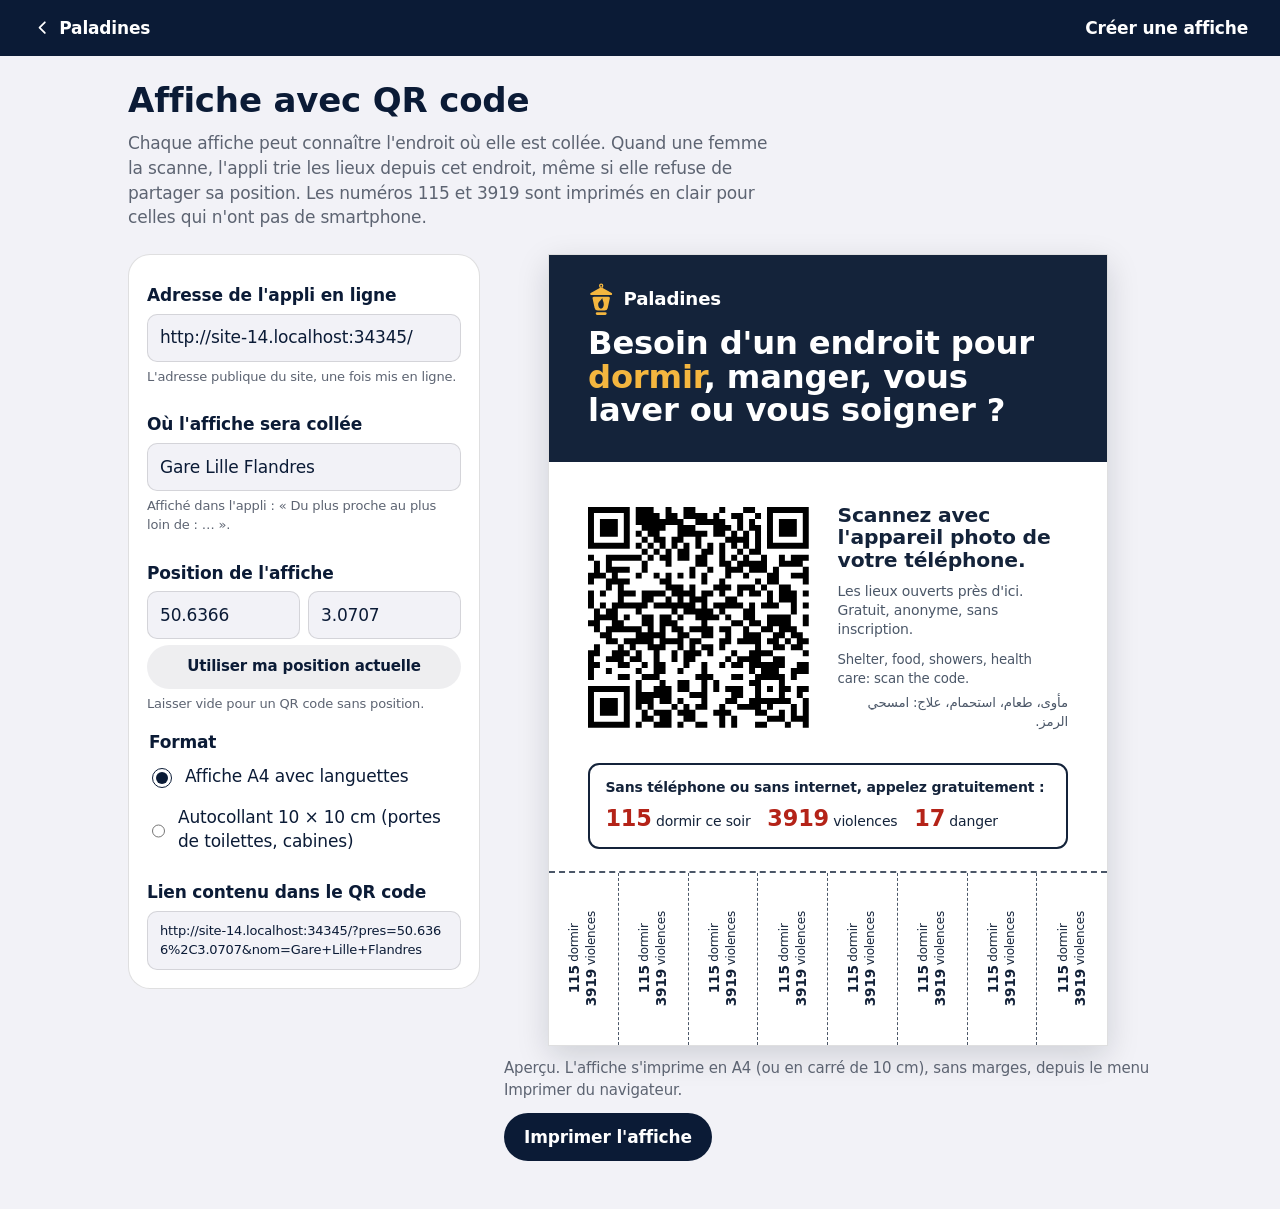
==== commit d13489e2: "v32 : audit de l'interface avec les règles d'Apple - Tailles de texte ramenées à l'échelle 34/28/20/" ====
--- a/affiche.html
+++ b/affiche.html
@@ -40,11 +40,11 @@
   }
   .duo { display: grid; grid-template-columns: 1fr 1fr; gap: 8px; }
   fieldset.champ { border: 0; padding: 0; margin: 0; }
-  .radio { display: flex; align-items: center; gap: 10px; min-height: 40px; font-weight: 400 !important; }
+  .radio { display: flex; align-items: center; gap: 10px; min-height: 44px; font-weight: 400 !important; }
   .radio input { width: 20px; height: 20px; accent-color: var(--encre); }
-  .lien-final { word-break: break-all; font-size: 0.875rem; padding: 10px 12px; background: var(--papier); border-radius: 10px; border: 1px solid var(--trait); }
+  .lien-final { word-break: break-all; font-size: 0.8125rem; padding: 10px 12px; background: var(--papier); border-radius: 10px; border: 1px solid var(--trait); }
   .apercu-boite { display: flex; flex-direction: column; gap: 12px; min-width: 0; }
-  .apercu-boite > p { color: var(--encre-douce); font-size: 0.875rem; }
+  .apercu-boite > p { color: var(--encre-douce); font-size: 0.9375rem; }
   .entete-outil { position: static; }
   .entete-outil a.retour-app { color: var(--sur-nuit); font-weight: 700; min-height: 44px; display: inline-flex; align-items: center; gap: 6px; text-decoration: none; }
 
--- a/css/app.css
+++ b/css/app.css
@@ -30,12 +30,14 @@
   --bleu: #0a66d8;
   --bleu-texte: #0a5fcc;
   --orange: #a64b00;
-  --sur-nuit-2: rgb(255 255 255 / 0.74);
+  --sur-nuit-2: rgb(255 255 255 / 0.8);
   --verre-nuit: rgb(255 255 255 / 0.12);
   --r: 22px;
   --r-petit: 14px;
   --gouttiere: 16px;
   --onglets-h: 64px;
+  /* Écart entre les onglets et le bas de l'écran (plus petit dans l'appli installée, comme dans les applis d'Apple) */
+  --onglets-bas: max(10px, env(safe-area-inset-bottom, 0px) - 12px);
   --ombre: 0 1px 2px rgb(0 0 0 / 0.04), 0 8px 20px -14px rgb(11 27 54 / 0.28);
   --ombre-flottante: 0 2px 6px rgb(0 0 0 / 0.08), 0 16px 36px -14px rgb(11 27 54 / 0.45);
   --flou: blur(22px) saturate(180%);
@@ -52,14 +54,21 @@
   box-sizing: border-box;
 }
 html {
+  min-height: 100%;
   -webkit-text-size-adjust: 100%;
   text-size-adjust: 100%;
   background: var(--fond);
 }
+/* Appli et page de l'équipe : fond bleu nuit. Safari 26 (iPhone, Mac) ne lit plus theme-color et
+ * colore la zone de l'heure avec le fond de la page : en gris, il y faisait une bande blanche floue.
+ * Ce fond ne se voit nulle part ailleurs (.fond-page le couvre, .teinte-bas colore le bas). */
+html:has(.teinte-haut) {
+  background: var(--nuit);
+}
 body {
   margin: 0;
   overflow-x: clip;
-  background: var(--fond);
+  background: transparent;
   color: var(--texte);
   font-family: var(--police);
   font-size: 1.0625rem;
@@ -68,16 +77,70 @@
   -webkit-font-smoothing: antialiased;
   -webkit-tap-highlight-color: transparent;
 }
-/* Sous la barre d'état de l'iPhone (appli installée) : toujours bleu nuit */
-body::before {
-  content: "";
+/* La zone de l'heure. Safari (iPhone) la peint lui-même, d'une seule couleur : celle d'un élément fixe,
+ * opaque, collé en haut, de 6 px au moins (celui-ci : 12 px, car env(safe-area-inset-top) vaut 0 dans
+ * Safari), sinon celle du fond de la page. Safari le lit même transparent (opacity: 0) : il ne se
+ * voit donc pas, le plan du bandeau monte jusqu'en haut de la page, sans bande.
+ * Appli installée sur iPhone : la page passe sous l'heure (écrite en blanc) ; la zone ne devient bleu
+ * nuit que quand la feuille claire y arrive (body.defile), et sur la carte une ombre légère. */
+.teinte-haut {
   position: fixed;
   z-index: 60;
   top: 0;
   left: 0;
   right: 0;
-  height: env(safe-area-inset-top, 0px);
+  height: max(12px, env(safe-area-inset-top, 0px));
   background: var(--nuit);
+  opacity: 0;
+  pointer-events: none;
+  transition: opacity 0.2s ease;
+}
+@media (display-mode: standalone) {
+  @supports (-webkit-touch-callout: none) {
+    body.defile .teinte-haut {
+      opacity: 1;
+    }
+    body.sur-carte .teinte-haut {
+      height: calc(env(safe-area-inset-top, 0px) + 16px);
+      background: linear-gradient(180deg, rgb(11 27 54 / 0.5), rgb(11 27 54 / 0));
+      opacity: 1;
+    }
+  }
+}
+/* Le bas de l'écran, autour de la barre de Safari : gris clair, couleur du plan sur la carte (avec le
+ * fond bleu nuit, une bande bleue s'y voyait). Inutile dans l'appli installée et sur ordinateur. */
+.teinte-bas {
+  position: fixed;
+  z-index: 39;
+  left: 0;
+  right: 0;
+  bottom: 0;
+  height: 12px;
+  background: var(--fond);
+  opacity: 0; /* lu par Safari, invisible sur la page */
+  pointer-events: none;
+}
+body.sur-carte .teinte-bas {
+  background: #f2f3f0;
+}
+@media (display-mode: standalone), (min-width: 1024px) {
+  .teinte-bas {
+    display: none;
+  }
+}
+/* Quand la page rebondit (iPhone) : bleu nuit au-dessus du bandeau, gris clair sous la feuille */
+.fond-page {
+  position: fixed;
+  z-index: -1;
+  inset: 0;
+  background: linear-gradient(180deg, var(--nuit) 50%, var(--fond) 50%);
+}
+@media print {
+  .teinte-haut,
+  .teinte-bas,
+  .fond-page {
+    display: none;
+  }
 }
 h1,
 h2,
@@ -108,6 +171,10 @@
 :focus-visible {
   outline: 3px solid var(--bleu);
   outline-offset: 2px;
+}
+/* Titre ou page rejoints par le programme après un changement d'écran (lecteurs d'écran) : pas de cadre */
+[tabindex="-1"]:focus {
+  outline: none;
 }
 [hidden] {
   display: none !important;
@@ -192,7 +259,6 @@
 }
 .statut,
 .ligne-dist,
-.live-n,
 .urgence-num,
 .horaires,
 .guide-dist,
@@ -201,7 +267,7 @@
 }
 .aide {
   color: var(--texte-2);
-  font-size: 0.875rem;
+  font-size: 0.9375rem;
 }
 .ok {
   display: flex;
@@ -214,7 +280,7 @@
   display: flex;
   align-items: center;
   gap: 6px;
-  font-size: 0.75rem;
+  font-size: 0.8125rem;
   font-weight: 700;
   letter-spacing: 0.05em;
   text-transform: uppercase;
@@ -242,7 +308,7 @@
   border-radius: 999px;
   background: var(--nuit);
   color: #fff;
-  font-size: 1rem;
+  font-size: 1.0625rem;
   font-weight: 600;
   text-align: center;
   text-decoration: none;
@@ -405,7 +471,9 @@
   position: relative;
   padding: calc(env(safe-area-inset-top, 0px) + 8px) var(--gouttiere) 54px;
   color: #fff;
+  /* Le plan monte jusqu'en haut, avec un léger fondu sur les 24 premiers pixels */
   background:
+    linear-gradient(180deg, var(--nuit), rgb(11 27 54 / 0) 24px),
     radial-gradient(120% 70% at 100% 0%, rgb(37 86 196 / 0.55), rgb(37 86 196 / 0) 60%),
     linear-gradient(180deg, rgb(11 27 54 / 0.25), rgb(11 27 54 / 0.6)),
     url("../img/bandeau-lille.jpg") 42% 40% / max(100%, 46rem) auto no-repeat,
@@ -449,7 +517,7 @@
 .bande-titre {
   margin: 4px 0 20px;
   font-family: var(--police-titre);
-  font-size: 2rem;
+  font-size: 2.125rem;
   font-weight: 700;
   line-height: 1.1;
   letter-spacing: -0.03em;
@@ -573,7 +641,7 @@
 }
 .page-tete h1 {
   font-family: var(--police-titre);
-  font-size: 1.875rem;
+  font-size: 1.75rem;
   font-weight: 700;
   line-height: 1.1;
   letter-spacing: -0.03em;
@@ -655,7 +723,7 @@
   font-size: 0.9375rem;
 }
 .titre-section {
-  margin: 10px 4px 0;
+  margin: 8px 4px 0;
   font-family: var(--police-titre);
   font-size: 1.25rem;
   font-weight: 700;
@@ -781,13 +849,13 @@
 }
 .carte-femmes-txt strong {
   font-family: var(--police-titre);
-  font-size: 1.3125rem;
+  font-size: 1.25rem;
   font-weight: 700;
   letter-spacing: -0.02em;
 }
 .carte-femmes-txt small {
   color: var(--sur-nuit-2);
-  font-size: 0.875rem;
+  font-size: 0.9375rem;
 }
 .carte-femmes .chevron {
   opacity: 0.7;
@@ -829,7 +897,7 @@
 }
 .tuile-nom {
   max-width: 100%;
-  font-size: 0.875rem;
+  font-size: 0.8125rem;
   font-weight: 600;
   line-height: 1.2;
   overflow-wrap: anywhere;
@@ -838,7 +906,7 @@
 .tuile-nb {
   margin-top: -3px;
   color: var(--texte-2);
-  font-size: 0.75rem;
+  font-size: 0.6875rem;
   font-weight: 500;
 }
 .tuile-nb--ouvert {
@@ -866,7 +934,7 @@
 }
 .section-tete h2 {
   font-family: var(--police-titre);
-  font-size: 1.375rem;
+  font-size: 1.25rem;
   font-weight: 700;
   letter-spacing: -0.025em;
 }
@@ -926,7 +994,7 @@
   background: var(--nuit);
   box-shadow: 0 16px 30px -20px rgb(11 27 54 / 0.9);
 }
-/* Chaque sorte d'info a sa lueur, sur le même bleu nuit */
+/* Chaque sorte d'info a sa lueur, sur le même bleu nuit (assez légère pour garder le texte blanc lisible, AA) */
 .moment-lien::before {
   content: "";
   position: absolute;
@@ -936,30 +1004,30 @@
 }
 .moment--froid,
 .moment--hiver {
-  --lueur: rgb(90 170 255 / 0.75);
+  --lueur: rgb(90 170 255 / 0.5);
 }
 .moment--chaleur {
-  --lueur: rgb(255 149 0 / 0.75);
+  --lueur: rgb(255 149 0 / 0.5);
 }
 .moment--pluie,
 .moment--meteo {
-  --lueur: rgb(62 140 230 / 0.8);
+  --lueur: rgb(62 140 230 / 0.55);
 }
 .moment--dormir,
 .moment--nuit {
   --lueur: rgb(122 92 230 / 0.7);
 }
 .moment--manger {
-  --lueur: rgb(52 199 89 / 0.55);
+  --lueur: rgb(52 199 89 / 0.45);
 }
 .moment--laver {
-  --lueur: rgb(48 176 199 / 0.7);
+  --lueur: rgb(48 176 199 / 0.5);
 }
 .moment--femmes {
   --lueur: rgb(37 86 196 / 0.95);
 }
 .moment--rouvre {
-  --lueur: rgb(52 199 89 / 0.6);
+  --lueur: rgb(52 199 89 / 0.45);
 }
 .moment-haut {
   display: flex;
@@ -982,7 +1050,7 @@
 }
 .moment-eti {
   color: var(--sur-nuit-2);
-  font-size: 0.75rem;
+  font-size: 0.8125rem;
   font-weight: 700;
   letter-spacing: 0.05em;
   text-transform: uppercase;
@@ -1003,8 +1071,12 @@
   border-radius: 999px;
   background: rgb(255 255 255 / 0.16);
   box-shadow: inset 0 0 0 1px rgb(255 255 255 / 0.2);
-  font-size: 0.875rem;
-  font-weight: 600;
+  font-size: 0.9375rem;
+  font-weight: 600;
+}
+.moment-action--appel {
+  background: var(--vert);
+  box-shadow: none;
 }
 .moment-action .chevron {
   opacity: 0.8;
@@ -1023,13 +1095,17 @@
 }
 .moment-barres i {
   display: block;
-  width: 0;
   height: 100%;
   border-radius: 2px;
   background: var(--nuit);
+  transform: scaleX(0);
+  transform-origin: 0 50%;
+}
+[dir="rtl"] .moment-barres i {
+  transform-origin: 100% 50%;
 }
 .moment-barres .passe i {
-  width: 100%;
+  transform: none;
 }
 .moment-barres .actif i {
   animation: remplir 6s linear forwards;
@@ -1039,77 +1115,11 @@
 }
 @keyframes remplir {
   from {
-    width: 0;
+    transform: scaleX(0);
   }
   to {
-    width: 100%;
-  }
-}
-
-/* « Ouvert près de vous » : le grand chiffre (comme l'app Météo) et le lieu le plus proche */
-.live {
-  display: flex;
-  flex-direction: column;
-  gap: 10px;
-  padding: 18px;
-  border-radius: 24px;
-  color: #fff;
-  background:
-    radial-gradient(90% 90% at 100% 0%, rgb(42 95 208 / 0.95), rgb(42 95 208 / 0) 65%),
-    linear-gradient(160deg, var(--nuit), var(--nuit-2));
-  box-shadow: 0 18px 36px -20px rgb(11 27 54 / 0.85);
-}
-.live > .etiquette {
-  color: var(--sur-nuit-2);
-}
-.live-chiffre {
-  display: flex;
-  align-items: flex-end;
-  gap: 12px;
-}
-.live-n {
-  font-family: var(--police-titre);
-  font-size: 4rem;
-  font-weight: 200;
-  line-height: 0.9;
-  letter-spacing: -0.04em;
-}
-.live-chiffre p {
-  padding-bottom: 4px;
-  color: rgb(255 255 255 / 0.88);
-  font-weight: 500;
-  line-height: 1.3;
-}
-.live-plus {
-  display: flex;
-  flex-direction: column;
-  gap: 4px;
-  padding-top: 12px;
-  border-top: 0.5px solid rgb(255 255 255 / 0.2);
-}
-.live-plus .etiquette {
-  color: var(--sur-nuit-2);
-}
-.live-nom {
-  color: #fff;
-  font-size: 1.0625rem;
-  font-weight: 600;
-  line-height: 1.25;
-  text-decoration: none;
-}
-.live-meta {
-  color: var(--sur-nuit-2);
-  font-size: 0.875rem;
-}
-.live-boutons {
-  display: flex;
-  flex-wrap: wrap;
-  gap: 8px;
-  margin-top: 8px;
-}
-.live-boutons .bouton {
-  flex: 1 1 0;
-  min-width: max-content;
+    transform: none;
+  }
 }
 
 /* ============ 7. Listes ============ */
@@ -1193,7 +1203,7 @@
 }
 .ligne-femmes {
   color: var(--texte-2);
-  font-size: 0.875rem;
+  font-size: 0.9375rem;
   line-height: 1.35;
 }
 .ligne-meta {
@@ -1204,13 +1214,13 @@
 }
 .ligne-dist {
   color: var(--texte-2);
-  font-size: 0.875rem;
+  font-size: 0.9375rem;
 }
 .statut {
   display: inline-flex;
   align-items: center;
   gap: 6px;
-  font-size: 0.875rem;
+  font-size: 0.9375rem;
   font-weight: 600;
 }
 .statut::before {
@@ -1237,7 +1247,7 @@
   border-radius: 6px;
   background: var(--tuile);
   color: var(--nuit);
-  font-size: 0.75rem;
+  font-size: 0.8125rem;
   font-weight: 700;
 }
 /* Appeler depuis la liste : un rond vert */
@@ -1264,7 +1274,7 @@
 /* ============ 8. Fiche d'un lieu ============ */
 .fiche-cat {
   color: var(--sur-nuit-2);
-  font-size: 0.875rem;
+  font-size: 0.9375rem;
   font-weight: 600;
 }
 .fiche-nom {
@@ -1357,7 +1367,7 @@
   border-radius: 999px;
   background: var(--tuile);
   color: var(--nuit);
-  font-size: 0.875rem;
+  font-size: 0.9375rem;
   font-weight: 600;
 }
 .bouton-mini::after {
@@ -1366,6 +1376,10 @@
   inset: -4px 0;
 }
 .lien-tel {
+  display: inline-flex;
+  align-items: center;
+  min-width: 44px;
+  min-height: 44px;
   font-weight: 600;
   text-decoration: none;
 }
@@ -1382,7 +1396,7 @@
 .avis h2,
 .etape h2 {
   font-family: var(--police-titre);
-  font-size: 1.125rem;
+  font-size: 1.25rem;
   font-weight: 700;
   letter-spacing: -0.02em;
 }
@@ -1564,11 +1578,14 @@
   padding-inline: 16px 14px;
 }
 .urgence-num {
+  display: inline-flex;
+  align-items: center;
   flex: none;
+  min-height: 44px;
   min-width: 4.2ch;
   color: var(--nuit);
   font-family: var(--police-titre);
-  font-size: 1.875rem;
+  font-size: 1.75rem;
   font-weight: 800;
   line-height: 1;
   letter-spacing: -0.03em;
@@ -1679,7 +1696,7 @@
 }
 .fiche-resume {
   color: var(--texte-2);
-  font-size: 0.875rem;
+  font-size: 0.9375rem;
   line-height: 1.35;
 }
 .fiche > summary .chevron {
@@ -1787,7 +1804,7 @@
 .apropos h2 {
   margin-top: 6px;
   font-family: var(--police-titre);
-  font-size: 1.125rem;
+  font-size: 1.25rem;
 }
 .apropos code {
   font-size: 0.875em;
@@ -1798,7 +1815,7 @@
   position: fixed;
   z-index: 40;
   left: 50%;
-  bottom: calc(10px + env(safe-area-inset-bottom, 0px));
+  bottom: var(--onglets-bas);
   display: flex;
   width: min(100% - 28px, 26rem);
   height: var(--onglets-h);
@@ -1824,7 +1841,7 @@
   font-weight: 600;
   letter-spacing: 0;
   text-decoration: none;
-  transition: background-color 0.2s ease;
+  transition: background-color 0.2s ease, transform 0.12s ease;
 }
 .onglets a span {
   max-width: 100%;
@@ -1911,7 +1928,7 @@
 }
 .leaflet-container {
   font-family: var(--police);
-  font-size: 0.875rem;
+  font-size: 0.8125rem;
 }
 .carte-haut {
   position: absolute;
@@ -1998,7 +2015,7 @@
 }
 .menu-calques {
   position: absolute;
-  top: 0;
+  top: 56px;
   inset-inline-end: 56px;
   display: grid;
   width: 14rem;
@@ -2008,6 +2025,18 @@
   box-shadow: var(--ombre-flottante), 0 0 0 0.5px rgb(0 0 0 / 0.08);
   -webkit-backdrop-filter: var(--flou);
   backdrop-filter: var(--flou);
+}
+.menu-sources {
+  top: 112px;
+}
+.sources-carte {
+  padding: 4px 12px 10px;
+  color: var(--texte-2);
+  font-size: 0.8125rem;
+  line-height: 1.5;
+}
+.sources-carte a {
+  color: var(--nuit);
 }
 .calque {
   display: flex;
@@ -2045,59 +2074,34 @@
   border-radius: var(--r-petit);
   background: rgb(255 255 255 / 0.94);
   box-shadow: var(--ombre-flottante);
-  font-size: 0.875rem;
-}
-/* Le panneau : verre blanc en bas de l'écran, au-dessus des onglets */
+  font-size: 0.9375rem;
+}
+/* Le panneau : verre blanc en bas de l'écran, juste au-dessus des onglets ; petit, pour voir la carte */
 .panneau-carte {
   position: absolute;
   z-index: 600;
   left: 8px;
   right: 8px;
-  bottom: calc(var(--onglets-h) + 18px + env(safe-area-inset-bottom, 0px));
-  display: flex;
-  flex-direction: column;
+  bottom: calc(var(--onglets-bas) + var(--onglets-h) + 6px); /* juste au-dessus des onglets */
+  display: flex;
+  flex-direction: column;
+  gap: 10px;
   max-width: 34rem;
-  max-height: 38vh;
   margin-inline: auto;
-  overflow: hidden;
-  padding: 0 14px 14px;
-  border-radius: 30px;
+  padding: 10px;
+  border-radius: 26px;
   background: rgb(255 255 255 / 0.86);
   box-shadow: inset 0 1px 0 rgb(255 255 255 / 0.95), 0 0 0 0.5px rgb(0 0 0 / 0.06), 0 16px 36px -14px rgb(11 27 54 / 0.5);
   -webkit-backdrop-filter: var(--flou);
   backdrop-filter: var(--flou);
-  transition: max-height 0.3s cubic-bezier(0.3, 0.7, 0.3, 1);
-}
-.panneau-carte[data-ouvert="true"] {
-  max-height: calc(100dvh - var(--onglets-h) - 120px - env(safe-area-inset-top, 0px));
-}
-.panneau-carte--lieu {
-  max-height: none;
-}
-.poignee {
-  display: grid;
-  place-items: center;
-  flex: none;
-  width: 100%;
-  height: 26px;
-  border: 0;
-  background: none;
-  touch-action: none;
-}
-.poignee span {
-  width: 38px;
-  height: 5px;
-  border-radius: 3px;
-  background: rgb(11 27 54 / 0.22);
 }
 .pc-cherche {
   display: flex;
-  flex: none;
   align-items: center;
   gap: 8px;
-  min-height: 46px;
+  min-height: 44px;
   padding: 0 14px;
-  border-radius: 23px;
+  border-radius: 22px;
   background: var(--gris-plein);
   color: var(--texte-2);
 }
@@ -2120,12 +2124,12 @@
 .pc-cherche:focus-within {
   box-shadow: 0 0 0 2px var(--bleu);
 }
+/* Les catégories : une rangée de capsules qu'on fait défiler */
 .pc-cats {
   display: flex;
-  flex: none;
-  gap: 4px;
-  margin: 12px -14px 0;
-  padding: 0 10px 4px;
+  gap: 8px;
+  margin: 0 -10px;
+  padding: 0 10px 2px;
   overflow-x: auto;
   scrollbar-width: none;
 }
@@ -2133,73 +2137,38 @@
   display: none;
 }
 .pc-cat {
-  display: flex;
+  position: relative;
+  display: inline-flex;
   flex: none;
-  flex-direction: column;
   align-items: center;
   gap: 6px;
-  width: 72px;
-  padding: 0;
+  min-height: 38px;
+  padding: 0 14px;
   border: 0;
-  background: none;
+  border-radius: 19px;
+  background: rgb(11 27 54 / 0.07);
   color: var(--nuit);
-  font-size: 0.75rem;
-  font-weight: 600;
-  line-height: 1.2;
-  text-align: center;
-}
-.pc-cat-ic {
-  display: grid;
-  place-items: center;
-  width: 52px;
-  height: 52px;
-  border-radius: 50%;
+  font-size: 0.9375rem;
+  font-weight: 600;
+  white-space: nowrap;
+}
+.pc-cat::after {
+  content: "";
+  position: absolute;
+  inset: -3px 0;
+}
+.pc-cat .ic {
+  width: 1.1rem;
+  height: 1.1rem;
+}
+.pc-cat[aria-pressed="true"] {
   background: var(--nuit);
   color: #fff;
-  transition: transform 0.15s ease;
-}
-.pc-cat-ic .ic {
-  width: 1.4rem;
-  height: 1.4rem;
-}
-.pc-cat[aria-pressed="true"] .pc-cat-ic {
-  background: var(--bleu);
-  box-shadow: 0 0 0 3px rgb(10 102 216 / 0.25);
-}
-.pc-cat:active .pc-cat-ic {
-  transform: scale(0.92);
-}
-.pc-titre {
-  flex: none;
-  margin: 14px 2px 4px;
-  font-family: var(--police-titre);
-  font-size: 1.1875rem;
-  font-weight: 700;
-  letter-spacing: -0.02em;
-}
-.pc-liste {
-  flex: 1;
-  min-height: 0;
-  margin: 0 -6px;
-  overflow-y: auto;
-  overscroll-behavior: contain;
-}
-.pc-liste li + li {
-  border-top: 0.5px solid var(--separateur);
-}
-.pc-ligne {
-  display: flex;
-  align-items: center;
-  gap: 12px;
-  width: 100%;
-  padding: 10px 6px;
-  border: 0;
-  border-radius: 12px;
-  background: none;
-  text-align: start;
-}
-.pc-ligne:hover {
-  background: rgb(11 27 54 / 0.04);
+}
+/* Le lieu touché, dans le panneau */
+.panneau-carte--lieu {
+  display: block;
+  padding: 14px;
 }
 .pl-tete {
   display: flex;
@@ -2244,9 +2213,6 @@
 .panneau-carte--lieu > .badge-femmes {
   margin-top: 4px;
 }
-.panneau-carte--lieu > .badge-femmes {
-  align-self: flex-start;
-}
 .pl-actions {
   display: flex;
   flex-wrap: wrap;
@@ -2277,6 +2243,21 @@
   box-shadow: 0 3px 10px -3px rgb(11 27 54 / 0.6);
   transition: transform 0.15s ease;
 }
+.marqueur,
+.marqueur-eq {
+  position: relative;
+}
+/* Repères de 36 et 30 px : zone à toucher de 44 px autour */
+.marqueur::after,
+.marqueur-eq::after {
+  content: "";
+  position: absolute;
+  inset: -6px;
+  border-radius: 50%;
+}
+.marqueur-eq::after {
+  inset: -8px;
+}
 .marqueur .ic {
   width: 1.1rem;
   height: 1.1rem;
@@ -2340,13 +2321,6 @@
   color: var(--nuit) !important;
   line-height: 44px !important;
 }
-.leaflet-control-attribution {
-  background: rgb(255 255 255 / 0.7) !important;
-  color: var(--texte-2) !important;
-}
-.leaflet-control-attribution a {
-  color: var(--texte) !important;
-}
 .leaflet-control-zoom {
   display: none;
 }
@@ -2522,6 +2496,46 @@
 }
 
 /* ============ 14. Mouvements ============ */
+/* Retour dès qu'on touche (pas au relâchement) : fond pour les lignes, léger rétrécissement pour les boutons */
+.ligne-lien:active,
+.liens a:active,
+.lien-ligne:active,
+.langue:active,
+.calque:active,
+.menu-langue button:active,
+.fiche > summary:active,
+.signaler > summary:active {
+  background: rgb(11 27 54 / 0.06);
+}
+.puce,
+.pc-cat,
+.puce-carte,
+.rond-verre,
+.rond-carte,
+.rond-action,
+.moment-pause,
+.bouton-mini,
+.pl-fermer,
+.ligne-appel .ic {
+  transition: transform 0.12s ease;
+}
+.puce:active,
+.pc-cat:active,
+.puce-carte:active,
+.rond-verre:active,
+.rond-carte:active,
+.rond-action:active,
+.moment-pause:active,
+.bouton-mini:active,
+.pl-fermer:active,
+.onglets a:active,
+.ligne-appel:active .ic,
+.moment-lien:active {
+  transform: scale(0.95);
+}
+.moment-lien {
+  transition: transform 0.15s ease;
+}
 ::view-transition-old(root),
 ::view-transition-new(root) {
   animation-duration: 0.18s;
@@ -2539,14 +2553,60 @@
   .moment-barres {
     display: none;
   }
+  ::view-transition-group(*),
+  ::view-transition-old(*),
+  ::view-transition-new(*) {
+    animation: none !important;
+  }
+  /* Pas de rétrécissement au toucher : le fond qui change suffit */
+  .puce:active,
+  .pc-cat:active,
+  .puce-carte:active,
+  .rond-verre:active,
+  .rond-carte:active,
+  .rond-action:active,
+  .moment-pause:active,
+  .bouton-mini:active,
+  .pl-fermer:active,
+  .onglets a:active,
+  .ligne-appel:active .ic,
+  .moment-lien:active,
+  .bouton:active,
+  .proche:active,
+  .carte-femmes:active,
+  .tuile:active .tuile-ic {
+    transform: none;
+  }
 }
 @media (prefers-reduced-transparency: reduce) {
   .onglets,
   .panneau-carte,
   .menu-langue,
+  .menu-calques,
   .puce-carte,
-  .rond-carte {
+  .rond-carte,
+  .guide-bas,
+  .carte-msg {
     background: #fff;
+    -webkit-backdrop-filter: none;
+    backdrop-filter: none;
+  }
+  /* Verre sur le bandeau bleu nuit : bleu plein */
+  .puce:not([aria-pressed="true"]):not([aria-expanded="true"]),
+  .rond-verre:not([aria-pressed="true"]),
+  .proche,
+  .pastille-statut,
+  .page-ic:not(.page-ic--bleu):not(.page-ic--blanc):not(.page-ic--rouge),
+  .bouton--verre,
+  .horsligne {
+    background: #283548;
+    -webkit-backdrop-filter: none;
+    backdrop-filter: none;
+  }
+}
+@media (prefers-reduced-transparency: reduce) and (min-width: 1024px) {
+  .onglets {
+    background: var(--nuit);
   }
 }
 
@@ -2565,7 +2625,7 @@
   }
   .fiche-actions .bouton {
     padding: 0 10px;
-    font-size: 1rem;
+    font-size: 0.9375rem;
   }
 }
 
@@ -2577,16 +2637,13 @@
   .grille {
     grid-template-columns: repeat(5, minmax(0, 1fr));
   }
-  .bande-titre {
-    font-size: 2.5rem;
-  }
 }
 
 /* ============ 17. Ordinateur ============ */
 @media (min-width: 1024px) {
   :root {
     --gouttiere: 32px;
-    --onglets-h: 52px;
+    --onglets-h: 54px;
   }
   /* Les onglets passent en haut à droite, en capsule de verre sombre */
   .onglets {
@@ -2595,11 +2652,11 @@
     left: auto;
     inset-inline-end: 24px;
     width: auto;
-    height: 52px;
+    height: 54px;
     gap: 2px;
     padding: 5px;
     transform: none;
-    background: rgb(11 27 54 / 0.66);
+    background: rgb(11 27 54 / 0.82);
     box-shadow: inset 0 1px 0 rgb(255 255 255 / 0.2), inset 0 0 0 1px rgb(255 255 255 / 0.14), 0 12px 30px -12px rgb(0 0 0 / 0.5);
   }
   .onglets a,
@@ -2607,9 +2664,9 @@
     flex: none;
     flex-direction: row;
     gap: 8px;
-    min-height: 42px;
+    min-height: 44px;
     padding: 0 16px;
-    border-radius: 21px;
+    border-radius: 22px;
     color: #fff;
     font-size: 0.9375rem;
   }
@@ -2626,7 +2683,7 @@
     color: var(--nuit);
   }
   .onglets .onglet-urg {
-    color: #ff9a92;
+    color: #ffb4ae;
   }
   .onglets .onglet-urg[aria-current="page"] {
     background: #fff;
@@ -2653,11 +2710,8 @@
   .bande--accueil .bande-in > :not(.bande-haut) {
     max-width: 46rem;
   }
-  .bande-titre {
-    font-size: 3rem;
-  }
   .page-tete h1 {
-    font-size: 2.25rem;
+    font-size: 2.125rem;
   }
   .bande--page .bande-in > :not(.bande-haut):not(.retour) {
     max-width: 52rem;
@@ -2671,27 +2725,7 @@
     width: 100%;
     max-width: 46rem;
   }
-  /* Accueil : « Pour les femmes » et les besoins côte à côte, puis les infos et le grand chiffre */
-  .vue[data-vue="accueil"] .feuille {
-    display: grid;
-    grid-template-columns: minmax(0, 2fr) minmax(0, 1fr);
-    gap: 24px;
-    align-items: start;
-  }
-  .vue[data-vue="accueil"] .feuille > * {
-    grid-column: 1 / -1;
-  }
-  .vue[data-vue="accueil"] .feuille > .moment {
-    grid-column: 1;
-  }
-  .vue[data-vue="accueil"] .feuille > .live {
-    grid-column: 2;
-    margin-top: 62px;
-  }
-  .vue[data-vue="accueil"] .feuille:not(:has(> .moment)) > .live {
-    grid-column: 1 / -1;
-    margin-top: 0;
-  }
+  /* Accueil : « Pour les femmes » et les besoins côte à côte */
   .accueil-grille {
     display: grid;
     grid-template-columns: minmax(0, 1fr) minmax(0, 2fr);
@@ -2705,7 +2739,7 @@
     padding: 24px;
   }
   .carte-femmes-txt strong {
-    font-size: 1.625rem;
+    font-size: 1.75rem;
   }
   .besoins {
     padding: 18px 12px 6px;
@@ -2723,7 +2757,7 @@
     scroll-padding-inline: 0;
   }
   .moment-carte {
-    width: calc((100% - 12px) / 2);
+    width: calc((100% - 24px) / 3);
   }
   /* Listes et fiches : la liste à gauche, la carte de ses lieux à droite */
   .colonnes {
@@ -2769,22 +2803,18 @@
     top: 16px;
     left: 16px;
     right: auto;
-    bottom: 16px;
+    bottom: auto;
     width: 380px;
     max-width: none;
-    max-height: none;
     margin: 0;
+  }
+  body.sur-carte .pc-cats {
+    flex-wrap: wrap;
+    overflow: visible;
   }
   [dir="rtl"] body.sur-carte .panneau-carte {
     left: auto;
     right: 16px;
-  }
-  body.sur-carte .panneau-carte--lieu {
-    bottom: auto;
-  }
-  body.sur-carte .poignee {
-    visibility: hidden;
-    height: 14px;
   }
   body.sur-carte .carte-haut {
     top: 84px;
